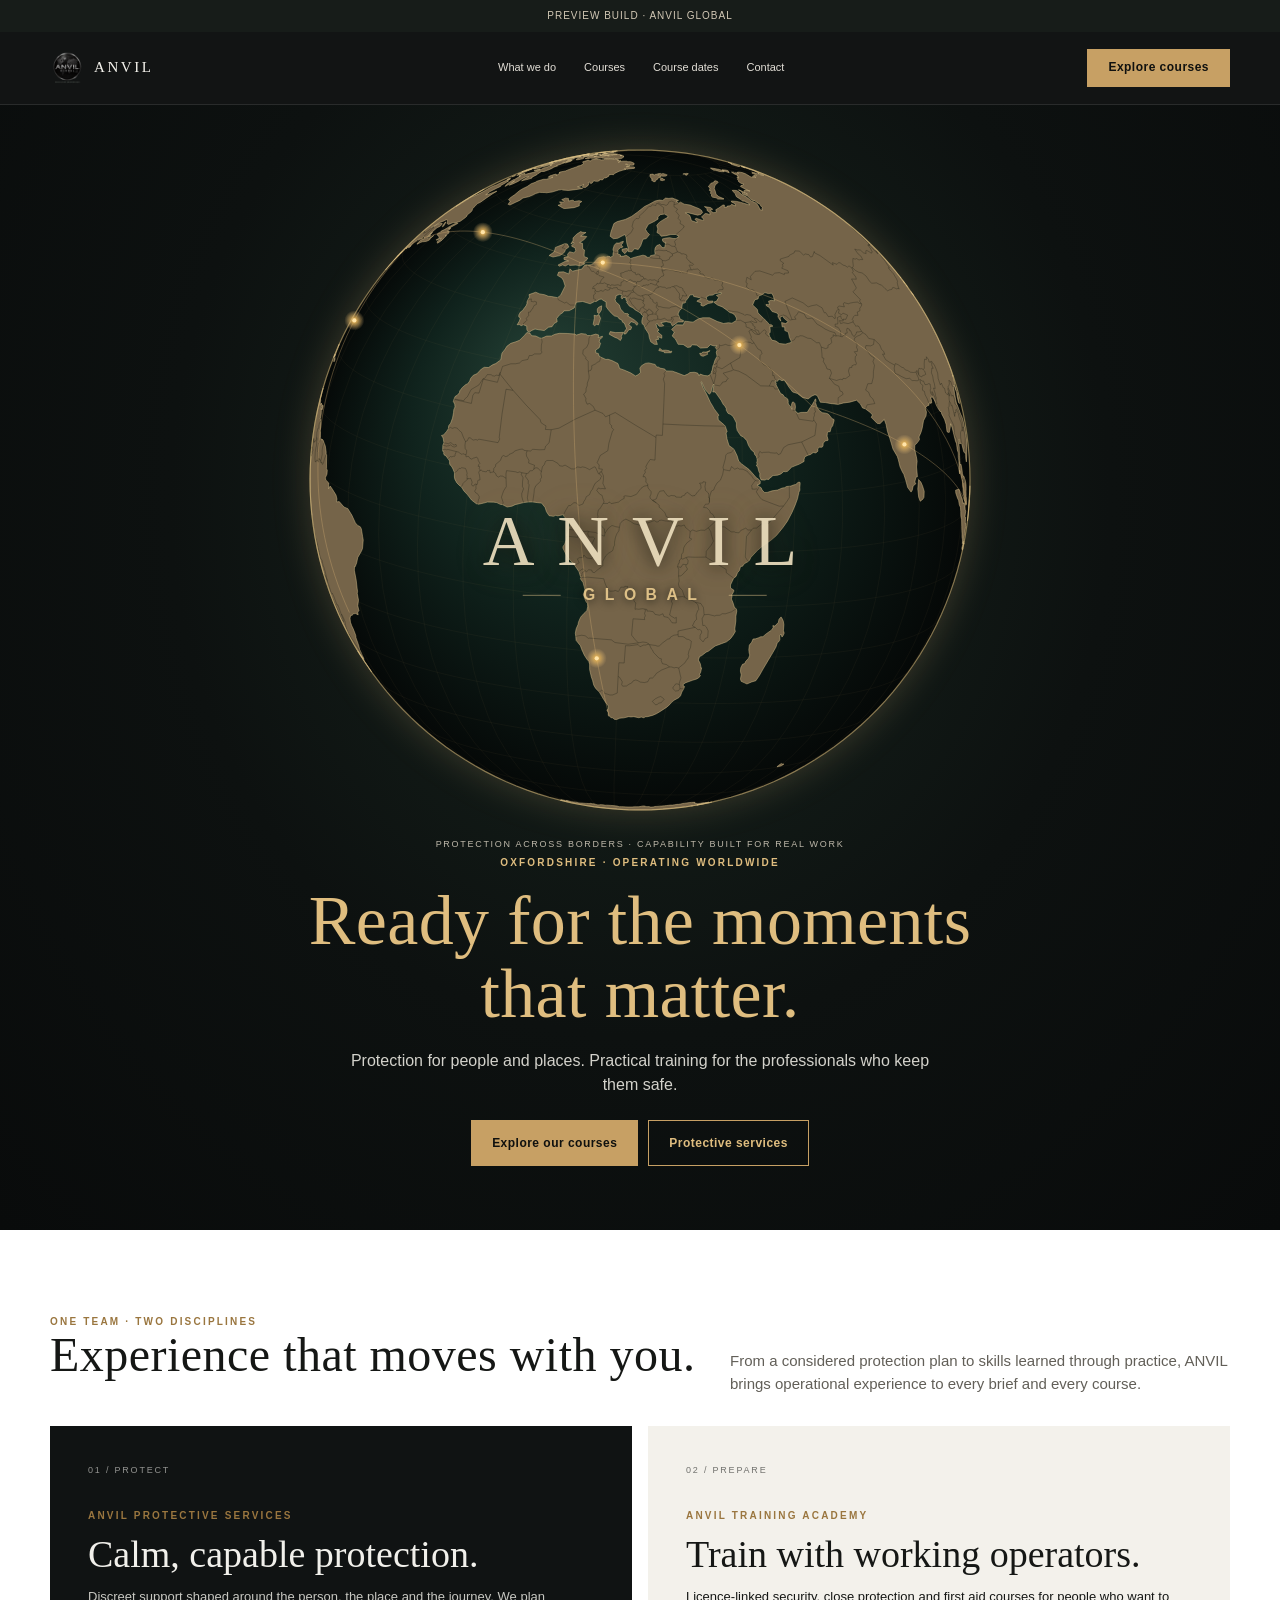
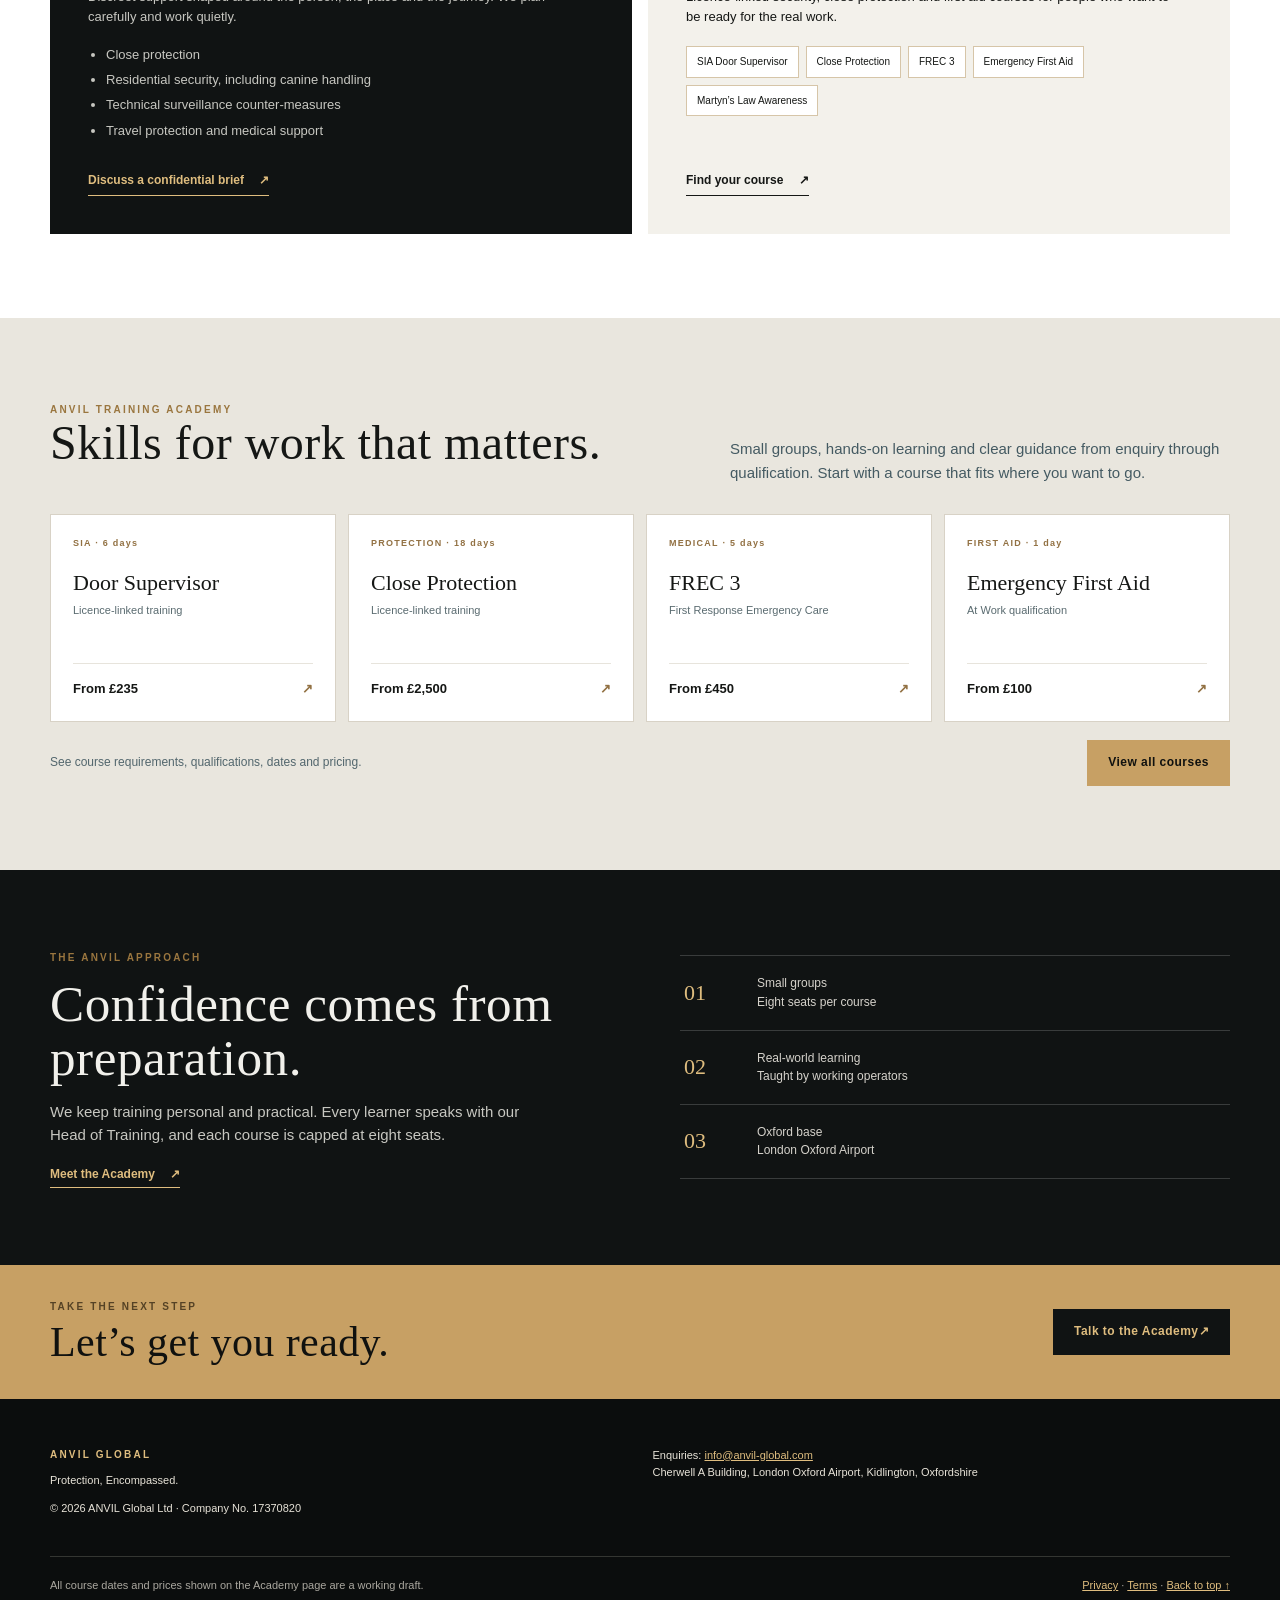
==== index.html @ 3c157e8a "Refine globe wordmark: lower placement, Palatino serif, champagne tone Co-Authored-By: Claude Sonnet" ====
<!doctype html><html lang="en-GB"><head><meta charset="utf-8"><meta name="viewport" content="width=device-width,initial-scale=1"><meta name="theme-color" content="#0b0d0d"><meta name="description" content="Operationally grounded protective services and practical security, close protection and first aid courses from ANVIL Global."><title>ANVIL Global | Ready for the moments that matter</title><link rel="icon" href="assets/favicon-32.png"><style>
:root{--ink:#0b0d0d;--forest:#14231d;--paper:#f3f1eb;--paper2:#e9e6de;--gold:#c7a064;--gold2:#dfbd7f;--text:#151715;--muted:#625f58;--line:rgba(21,23,21,.16);--serif:Georgia,'Times New Roman',serif;--sans:Arial,Helvetica,sans-serif;--max:1180px}*{box-sizing:border-box}html{scroll-behavior:smooth;scroll-padding-top:86px}body{margin:0;background:var(--paper);color:var(--text);font:15px/1.55 var(--sans)}a{color:inherit}button,input,select,textarea{font:inherit}.wrap{width:min(var(--max),calc(100% - 48px));margin:auto}.kicker{font-size:10px;letter-spacing:.22em;text-transform:uppercase;color:#9a763f;font-weight:700}.serif{font-family:var(--serif);font-weight:500;line-height:1.04;letter-spacing:.01em}h1,h2,h3,p{margin-top:0}h2{font-size:clamp(30px,4vw,48px);margin-bottom:16px}h3{font-size:21px}.btn{display:inline-flex;align-items:center;justify-content:center;min-height:46px;padding:0 20px;text-decoration:none;border:1px solid var(--gold);background:var(--gold);color:#10110f;font-size:12px;font-weight:700;letter-spacing:.04em;transition:transform .18s,background .18s}.btn:hover{transform:translateY(-2px);background:var(--gold2)}.btn-ghost{background:transparent;color:var(--gold2)}.btn-ghost:hover{color:#10110f}.preview{background:#171c19;color:#d2c8b5;text-align:center;padding:8px 16px;font-size:10px;letter-spacing:.1em}.nav{position:sticky;top:0;z-index:20;background:rgba(11,13,13,.96);border-bottom:1px solid #ffffff19;color:#f5f3ed}.nav-inner{height:72px;display:flex;align-items:center;justify-content:space-between;gap:30px}.brand{display:inline-flex;align-items:center;gap:10px;text-decoration:none;min-width:145px}.brand img{width:34px;height:34px;object-fit:contain}.brand span{font:15px var(--serif);letter-spacing:.17em}.nav-links{display:flex;align-items:center;gap:28px}.nav-links a{text-decoration:none;font-size:11px;color:#e2ded6}.nav-links a:hover{color:var(--gold2)}.nav-cta{min-height:38px}.menu-toggle{display:none;background:none;border:0;color:white;font-size:25px}.hero{background:radial-gradient(ellipse at 70% 44%,#17251e 0,#0d1110 48%,#090b0b 100%);color:#f5f2eb;overflow:hidden}.hero-grid{min-height:490px;display:grid;grid-template-columns:1.05fr .95fr;align-items:center;gap:10px;padding:56px 0}.hero-copy{max-width:600px;position:relative;z-index:1}.hero h1{font-size:clamp(44px,6.2vw,78px);color:var(--gold2);margin:16px 0 20px}.hero-copy>p{max-width:570px;color:#d3d2cb;font-size:16px}.hero-pills{display:flex;gap:8px;flex-wrap:wrap;margin:24px 0}.pill{border:1px solid #dfbd7f73;padding:7px 11px;color:#e8e3d9;font-size:10px;letter-spacing:.04em}.hero-actions{display:flex;gap:10px;flex-wrap:wrap}.globe-box{height:380px;position:relative;display:grid;place-items:center}.globe-box:before{content:"";position:absolute;inset:12%;border-radius:50%;background:radial-gradient(circle,#b18e5340 0,#6a633a16 36%,transparent 70%);filter:blur(12px)}.hero-globe{position:relative;width:min(100%,500px);height:300px;margin:0 auto}.hero-globe #globe{width:100%;height:100%}.home-hero{text-align:center;padding:22px 0 46px}.home-hero h1{font:500 clamp(36px,5vw,58px)/1.04 var(--serif);letter-spacing:.04em;color:var(--gold2);margin:8px 0 18px}.home-hero .hero-copy{max-width:760px;margin:auto}.home-hero .hero-copy>p{max-width:620px;margin:0 auto;color:#d3d2cb;font-size:16px}.home-hero .hero-actions{justify-content:center}.academy-hero .globe-box{height:300px}.split{display:grid;grid-template-columns:1fr 1fr}.split-panel{padding:64px max(32px,calc((100vw - var(--max))/2))}.split-dark{background:#101313;color:#eeeae0}.split-light{background:#fff}.split p{max-width:520px}.split-dark p,.split-dark li{color:#c7c7c1}.split ul{padding-left:18px;margin:16px 0 25px;font-size:13px}.tag-row{display:flex;flex-wrap:wrap;gap:7px;margin:20px 0}.tag{background:#f4f1e8;border:1px solid #dfdbd0;padding:5px 9px;font-size:10px;color:#393933}.features{background:var(--gold);padding:34px 0}.features-inner{display:grid;grid-template-columns:repeat(3,1fr);gap:26px}.feature{border-left:2px solid #10110f59;padding-left:18px}.feature b{display:block;font:500 19px var(--serif);margin-bottom:5px}.feature p{font-size:12px;margin:0;max-width:300px}.section{padding:88px 0}.section-head{display:flex;align-items:end;justify-content:space-between;gap:28px;margin-bottom:30px}.section-head p{max-width:500px;color:var(--muted);margin:0}.finder{background:var(--paper)}.filters{display:flex;gap:8px;flex-wrap:wrap;margin-bottom:22px}.filter{border:1px solid #a8a397;background:transparent;border-radius:30px;padding:8px 16px;font-size:11px;cursor:pointer}.filter[aria-pressed=true],.filter:hover{background:var(--ink);color:var(--gold2);border-color:var(--ink)}.course-grid{display:grid;grid-template-columns:repeat(3,1fr);gap:16px}.course{background:#fff;border-top:3px solid var(--gold);padding:22px;display:flex;flex-direction:column;min-height:330px;box-shadow:0 8px 24px #211d1510}.course.path-card{background:#f6f1e7;border-color:#282a27}.course-code{font-size:9px;letter-spacing:.18em;text-transform:uppercase;color:#927143;margin-bottom:10px}.course h3{font:500 23px/1.08 var(--serif);margin-bottom:14px}.course p{font-size:12px;color:#5b5b54;margin-bottom:16px}.course-meta{display:grid;grid-template-columns:85px 1fr;gap:6px 10px;font-size:11px;margin-bottom:16px}.course-meta b{font-weight:700}.course-foot{margin-top:auto;padding-top:15px;border-top:1px solid #e7e4dc;display:flex;align-items:center;justify-content:space-between;gap:10px}.price{font:500 25px var(--serif)}.price small{font:11px var(--sans);color:#666}.course-foot .btn{min-height:40px;padding:0 14px;font-size:10px}.disclaimer{background:#fff;border-left:3px solid var(--gold);padding:15px 18px;margin-top:18px;font-size:11px;color:#59574f}.dates-section{background:var(--paper2)}.schedule{width:100%;border-collapse:collapse;background:#fff;font-size:12px}.schedule th{background:var(--ink);color:var(--gold2);text-align:left;padding:13px 15px;font:500 15px var(--serif)}.schedule td{padding:12px 15px;border-bottom:1px solid #e7e3dc}.schedule-wrap{overflow:auto}.pathway{background:#101313;color:#f4f0e8}.pathway h2{color:var(--gold2)}.steps{display:grid;grid-template-columns:repeat(5,1fr);gap:10px;margin:30px 0 20px}.step{border:1px solid #42433d;padding:18px;min-height:150px}.step-num{font-size:9px;letter-spacing:.15em;color:#c2a56e;text-transform:uppercase}.step h3{font:500 19px var(--serif);color:var(--gold2);margin:10px 0}.step p{font-size:11px;color:#ccc9c1;margin:0}.fine,.form-note{font-size:11px;color:#6b685f}.pathway .fine{color:#c6c2b9}.venue{display:grid;grid-template-columns:1fr 1fr;gap:70px}.venue ul{padding-left:18px}.venue li{margin:10px 0}.interview-card{background:white;border:1px solid #ddd8ce;padding:22px;display:flex;gap:18px;align-items:flex-start}.avatar{width:62px;height:62px;flex:none;background:linear-gradient(135deg,#49624f,#c7a064);display:grid;place-items:center;color:white;font:22px var(--serif)}.interview-card p{margin:8px 0 0;color:#5a5952;font-size:12px}.faq-section{background:#e9e6de}.faq-list{display:grid;gap:8px}.faq-item{background:white}.faq-item summary{padding:16px 18px;cursor:pointer;font-size:13px;font-weight:700;list-style:none}.faq-item summary::-webkit-details-marker{display:none}.faq-item summary:before{content:"+";display:inline-block;color:#9b773e;font-size:18px;margin-right:12px;vertical-align:-1px}.faq-item[open] summary:before{content:"−"}.faq-item p{padding:0 46px 18px;margin:0;color:#5c5a53;font-size:13px;max-width:850px}.enquiry{display:grid;grid-template-columns:.8fr 1.2fr;gap:45px;align-items:start}.enquiry-intro p{color:var(--muted)}.form{background:#fff;padding:25px;display:grid;grid-template-columns:1fr 1fr;gap:16px;border:1px solid #dedbd3}.field{display:grid;gap:6px}.field.full{grid-column:1/-1}.field label{font-size:11px;font-weight:700}.field input,.field select,.field textarea{width:100%;border:1px solid #bdb9af;background:#fff;padding:11px 12px;color:#181a17}.field textarea{min-height:100px;resize:vertical}.consent{display:flex;gap:9px;align-items:flex-start;font-size:10px;color:#5d5b54}.consent input{margin-top:2px}.form-status{font-size:12px;color:#315a3e;grid-column:1/-1}.footer{background:#0b0d0d;color:#e8e3d8;padding:48px 0;font-size:11px}.footer-grid{display:grid;grid-template-columns:1fr 1fr;gap:25px}.footer .kicker{color:var(--gold2)}.footer a{color:var(--gold2)}.footer-bottom{border-top:1px solid #343632;margin-top:28px;padding-top:20px;color:#aaa79f;display:flex;justify-content:space-between;gap:20px}.hidden{display:none!important}
@media(max-width:800px){.wrap{width:min(var(--max),calc(100% - 36px))}.nav-inner{height:64px}.nav-links{display:none;position:absolute;top:64px;left:0;right:0;background:#0b0d0d;padding:18px 24px 22px;flex-direction:column;align-items:flex-start;gap:18px;border-bottom:1px solid #333}.nav-links.open{display:flex}.menu-toggle{display:block}.nav-cta{display:none}.hero-grid{grid-template-columns:1fr;padding:46px 0 34px}.hero-copy{max-width:640px}.globe-box{height:280px;grid-row:1}.hero h1{font-size:clamp(42px,11vw,64px)}.split{grid-template-columns:1fr}.split-panel{padding:48px 24px}.features-inner{grid-template-columns:1fr;gap:18px}.feature{max-width:600px}.section{padding:64px 0}.section-head{display:block}.section-head p{margin-top:10px}.course-grid{grid-template-columns:repeat(2,1fr)}.steps{grid-template-columns:repeat(2,1fr)}.venue,.enquiry{grid-template-columns:1fr;gap:28px}}
@media(max-width:520px){.brand{min-width:auto}.hero-pills{gap:6px}.pill{font-size:9px}.course-grid{grid-template-columns:1fr}.course{min-height:auto}.steps{grid-template-columns:1fr}.step{min-height:0}.form{grid-template-columns:1fr;padding:18px}.field.full{grid-column:auto}.footer-grid{grid-template-columns:1fr}.footer-bottom{display:block}.footer-bottom span{display:block;margin-top:10px}.schedule{min-width:560px}}
@media(prefers-reduced-motion:reduce){html{scroll-behavior:auto}*,*:before,*:after{animation-duration:.01ms!important;transition-duration:.01ms!important}}

.home-hero .globe-box{height:280px}.training-banner{background:var(--gold);text-align:center;padding:38px 20px}.training-banner h2{font-size:26px;margin-bottom:12px}.training-banner p{max-width:560px;margin:0 auto 18px;font-size:13px}.training-banner .btn{background:var(--ink);border-color:var(--ink);color:var(--gold2)}.home-facts{background:var(--paper);padding:48px 0}.home-facts .features-inner{background:transparent}

:root{--ink:#0b0d0d;--forest:#14231d;--paper:#f3f1eb;--paper2:#e9e6de;--gold:#c7a064;--gold2:#dfbd7f;--text:#151715;--muted:#625f58;--line:rgba(21,23,21,.16)}
.kicker{color:#9a763f}.nav{background:rgba(11,13,13,.97)}.nav-links a:hover,.footer a:hover{color:#dfbd7f}
.hero{background:radial-gradient(ellipse at 50% 35%,#17251e 0,#0d1110 52%,#090b0b 100%)}
.hero{overflow:hidden}.hero-globe{position:relative;width:100vw;margin:0 0 0 calc(50% - 50vw);height:clamp(520px,calc(100vh - 150px),900px)}.hero-globe #globe{width:100%;height:100%}
.globe-wordmark{position:absolute;left:50%;top:60%;transform:translate(-50%,-50%);text-align:center;white-space:nowrap;font:400 clamp(30px,5.6vw,72px)/1 'Palatino Linotype',Palatino,'Book Antiqua',var(--serif);letter-spacing:.32em;text-indent:.32em;color:#eadcbc;opacity:.93;text-shadow:0 1px 18px rgba(6,10,8,.75),0 0 40px rgba(199,160,100,.28);pointer-events:none}
.globe-wordmark span{display:block;margin:.55em 0 0;font:600 max(.22em,10px) var(--sans);letter-spacing:.6em;text-indent:.6em;color:#e6c88c;text-shadow:0 1px 10px rgba(6,10,8,.9);text-transform:uppercase}.globe-wordmark span:before,.globe-wordmark span:after{content:'';display:inline-block;width:2.4em;height:1px;background:currentColor;opacity:.55;vertical-align:middle;margin:0 1.4em}
.globe-caption{position:absolute;bottom:3px;left:0;right:0;text-align:center;color:#bdb7a9;font-size:9px;letter-spacing:.19em;text-transform:uppercase}
.home-hero{padding:0 0 64px}.home-hero .hero-copy{max-width:760px;margin:0 auto}.home-hero .hero-copy .kicker{color:#dfbd7f}
.home-hero h1{font-size:clamp(39px,6vw,70px);letter-spacing:.005em;color:#dfbd7f;margin:15px 0 18px}
.home-hero .hero-copy>p{max-width:610px;color:#d3d2cb;font-size:16px;margin:0 auto}.home-hero .hero-actions{justify-content:center}
.btn{border-color:#c7a064;background:#c7a064;color:#10110f}.btn:hover{background:#dfbd7f;border-color:#dfbd7f}
.btn-ghost{color:#dfbd7f;background:transparent;border-color:#c7a064}.btn-ghost:hover{color:#10110f}
.section-head h2{color:var(--text)}.work-section{background:#fff;padding:84px 0}
.discipline-grid{display:grid;grid-template-columns:1fr 1fr;gap:16px}
.discipline{position:relative;min-height:370px;padding:38px;display:flex;flex-direction:column;align-items:flex-start}
.discipline-dark{background:#101313;color:#f1f0eb}.discipline-academy{background:#f3f1eb;color:#151715}
.discipline-index{font-size:9px;letter-spacing:.2em;opacity:.58;margin-bottom:30px}
.discipline h3{font:500 clamp(28px,3vw,38px)/1.05 var(--serif);margin:12px 0}
.discipline p,.discipline li{font-size:13px;max-width:490px}.discipline-dark p,.discipline-dark li{color:#c7c7c1}
.discipline ul{padding-left:18px;margin:0 0 25px}.discipline li{margin:5px 0}
.course-chips{display:flex;gap:7px;flex-wrap:wrap;margin:6px 0 28px}
.course-chips span{font-size:10px;padding:7px 10px;border:1px solid #d6c5a8;background:#fff}
.text-link{margin-top:auto;color:inherit;font-weight:700;font-size:12px;text-decoration:none;border-bottom:1px solid currentColor;padding-bottom:6px}
.text-link span{margin-left:12px}.discipline-dark .text-link{color:#dfbd7f}
.course-preview-section{background:#e9e6de;padding:84px 0}.course-preview-section .section-head p{color:#445a62}
.preview-course-grid{display:grid;grid-template-columns:repeat(4,1fr);gap:12px}
.preview-course{min-height:208px;background:#fff;border:1px solid #d8d2c6;padding:22px;text-decoration:none;display:flex;flex-direction:column;transition:transform .2s,border-color .2s}
.preview-course:hover{transform:translateY(-4px);border-color:#c7a064}.preview-course-type{font-size:9px;letter-spacing:.14em;color:#927143;font-weight:700}
.preview-course strong{font:500 22px/1.08 var(--serif);margin:20px 0 8px}
.preview-course>span:nth-of-type(2){font-size:11px;color:#5a6b70}
.preview-course b{margin-top:auto;padding-top:15px;border-top:1px solid #e7e4dc;font-size:13px}
.preview-course i{float:right;font-style:normal;color:#927143}
.catalogue-link{display:flex;align-items:center;justify-content:space-between;gap:20px;margin-top:18px;color:#52666d;font-size:12px}
.approach-section{background:#101313;color:#f1f0eb;padding:80px 0}.approach-grid{display:grid;grid-template-columns:1fr 1fr;gap:80px;align-items:center}
.approach-grid h2{font-size:clamp(34px,4vw,52px);color:#f1f0eb;margin-top:12px}.approach-grid p{color:#c7c7c1;max-width:500px}
.approach-grid .text-link{color:#dfbd7f}.approach-facts{border-top:1px solid #ffffff2c}
.approach-facts>div{display:grid;grid-template-columns:55px 1fr;gap:18px;padding:18px 4px;border-bottom:1px solid #ffffff2c;align-items:center}
.approach-facts b{font:500 22px var(--serif);color:#dfbd7f}.approach-facts span{font-size:12px;color:#d5d2cb}
.final-cta{background:#c7a064;padding:34px 0}.final-cta-inner{display:flex;align-items:center;justify-content:space-between;gap:24px}
.final-cta .kicker{color:#554225}.final-cta h2{margin:7px 0 0;color:#10110f;font-size:clamp(28px,4vw,42px)}
.final-cta .btn{background:#101313;color:#dfbd7f;border-color:#101313}.footer{background:#0b0d0d}
@media(max-width:850px){.preview-course-grid{grid-template-columns:repeat(2,1fr)}.approach-grid{gap:40px}}
@media(max-width:620px){.hero-globe{height:440px}.globe-caption{font-size:8px;letter-spacing:.1em}.discipline-grid,.approach-grid{grid-template-columns:1fr}.discipline{padding:28px;min-height:0}.discipline-index{margin-bottom:21px}.preview-course-grid{grid-template-columns:1fr 1fr}.preview-course{padding:16px;min-height:190px}.preview-course strong{font-size:20px}.catalogue-link,.final-cta-inner{align-items:flex-start;flex-direction:column}}
</style></head><body>
<div class="preview">PREVIEW BUILD · ANVIL GLOBAL</div>
<header class="nav"><div class="wrap nav-inner"><a class="brand" href="index.html" aria-label="ANVIL Global home"><img src="assets/logo-mark.png" alt=""><span>ANVIL</span></a><button class="menu-toggle" aria-label="Open menu" aria-expanded="false">☰</button><nav class="nav-links" aria-label="Main navigation"><a href="#work">What we do</a><a href="academy.html#courses">Courses</a><a href="academy.html#dates">Course dates</a><a href="#contact">Contact</a></nav><a class="btn nav-cta" href="academy.html#courses">Explore courses</a></div></header>
<main id="top">
<section class="hero"><div class="wrap home-hero">
<div class="hero-globe"><canvas id="globe" aria-label="Animated ANVIL globe with illuminated international routes"></canvas><div class="globe-wordmark" aria-hidden="true">ANVIL<span>Global</span></div><div class="globe-caption">Protection across borders · Capability built for real work</div></div>
<div class="hero-copy"><div class="kicker">Oxfordshire · Operating worldwide</div><h1>Ready for the moments that matter.</h1><p>Protection for people and places. Practical training for the professionals who keep them safe.</p><div class="hero-actions" style="margin-top:22px"><a class="btn" href="academy.html#courses">Explore our courses</a><a class="btn btn-ghost" href="#work">Protective services</a></div></div>
</div></section>
<section class="section work-section" id="work"><div class="wrap">
<div class="section-head"><div><div class="kicker">One team · Two disciplines</div><h2 class="serif">Experience that moves with you.</h2></div><p>From a considered protection plan to skills learned through practice, ANVIL brings operational experience to every brief and every course.</p></div>
<div class="discipline-grid">
<article class="discipline discipline-dark"><div class="discipline-index">01 / PROTECT</div><div class="kicker">ANVIL Protective Services</div><h3>Calm, capable protection.</h3><p>Discreet support shaped around the person, the place and the journey. We plan carefully and work quietly.</p><ul><li>Close protection</li><li>Residential security, including canine handling</li><li>Technical surveillance counter-measures</li><li>Travel protection and medical support</li></ul><a class="text-link" href="mailto:info@anvil-global.com?subject=Protective%20services%20enquiry">Discuss a confidential brief <span>↗</span></a></article>
<article class="discipline discipline-academy"><div class="discipline-index">02 / PREPARE</div><div class="kicker">ANVIL Training Academy</div><h3>Train with working operators.</h3><p>Licence-linked security, close protection and first aid courses for people who want to be ready for the real work.</p><div class="course-chips"><span>SIA Door Supervisor</span><span>Close Protection</span><span>FREC 3</span><span>Emergency First Aid</span><span>Martyn’s Law Awareness</span></div><a class="text-link" href="academy.html#courses">Find your course <span>↗</span></a></article>
</div></div></section>
<section class="course-preview-section" id="training"><div class="wrap">
<div class="section-head"><div><div class="kicker">ANVIL Training Academy</div><h2 class="serif">Skills for work that matters.</h2></div><p>Small groups, hands-on learning and clear guidance from enquiry through qualification. Start with a course that fits where you want to go.</p></div>
<div class="preview-course-grid">
<a class="preview-course" href="academy.html#courses"><span class="preview-course-type">SIA · 6 days</span><strong>Door Supervisor</strong><span>Licence-linked training</span><b>From £235 <i>↗</i></b></a>
<a class="preview-course" href="academy.html#courses"><span class="preview-course-type">PROTECTION · 18 days</span><strong>Close Protection</strong><span>Licence-linked training</span><b>From £2,500 <i>↗</i></b></a>
<a class="preview-course" href="academy.html#courses"><span class="preview-course-type">MEDICAL · 5 days</span><strong>FREC 3</strong><span>First Response Emergency Care</span><b>From £450 <i>↗</i></b></a>
<a class="preview-course" href="academy.html#courses"><span class="preview-course-type">FIRST AID · 1 day</span><strong>Emergency First Aid</strong><span>At Work qualification</span><b>From £100 <i>↗</i></b></a>
</div><div class="catalogue-link"><span>See course requirements, qualifications, dates and pricing.</span><a class="btn" href="academy.html#courses">View all courses</a></div>
</div></section>
<section class="approach-section"><div class="wrap approach-grid"><div><div class="kicker">The ANVIL approach</div><h2 class="serif">Confidence comes from preparation.</h2><p>We keep training personal and practical. Every learner speaks with our Head of Training, and each course is capped at eight seats.</p><a class="text-link" href="academy.html#venue">Meet the Academy <span>↗</span></a></div>
<div class="approach-facts"><div><b>01</b><span>Small groups<br>Eight seats per course</span></div><div><b>02</b><span>Real-world learning<br>Taught by working operators</span></div><div><b>03</b><span>Oxford base<br>London Oxford Airport</span></div></div></div></section>
<section class="final-cta"><div class="wrap final-cta-inner"><div><div class="kicker">Take the next step</div><h2 class="serif">Let’s get you ready.</h2></div><a class="btn" href="academy.html#enquiry">Talk to the Academy <span>↗</span></a></div></section>
</main><footer class="footer" id="contact"><div class="wrap"><div class="footer-grid"><div><div class="kicker">ANVIL Global</div><p style="margin-top:10px">Protection, Encompassed.</p><p>© 2026 ANVIL Global Ltd · Company No. 17370820</p></div><div><p>Enquiries: <a href="mailto:info@anvil-global.com">info@anvil-global.com</a><br>Cherwell A Building, London Oxford Airport, Kidlington, Oxfordshire</p></div></div><div class="footer-bottom"><span>All course dates and prices shown on the Academy page are a working draft.</span><span><a href="mailto:info@anvil-global.com?subject=Privacy%20policy">Privacy</a> · <a href="mailto:info@anvil-global.com?subject=Terms%20and%20conditions">Terms</a> · <a href="#top">Back to top ↑</a></span></div></div></footer>
<script src="assets/d3.min.js"></script><script src="assets/topojson-client.min.js"></script><script src="assets/anvil-globe.js"></script><script>const menuButton=document.querySelector('.menu-toggle'),navLinks=document.querySelector('.nav-links');menuButton.addEventListener('click',()=>{const open=navLinks.classList.toggle('open');menuButton.setAttribute('aria-expanded',String(open));menuButton.setAttribute('aria-label',open?'Close menu':'Open menu')});navLinks.querySelectorAll('a').forEach(a=>a.addEventListener('click',()=>{navLinks.classList.remove('open');menuButton.setAttribute('aria-expanded','false')}));if(window.startAnvilGlobe)window.startAnvilGlobe(document.getElementById('globe'));</script></body></html>
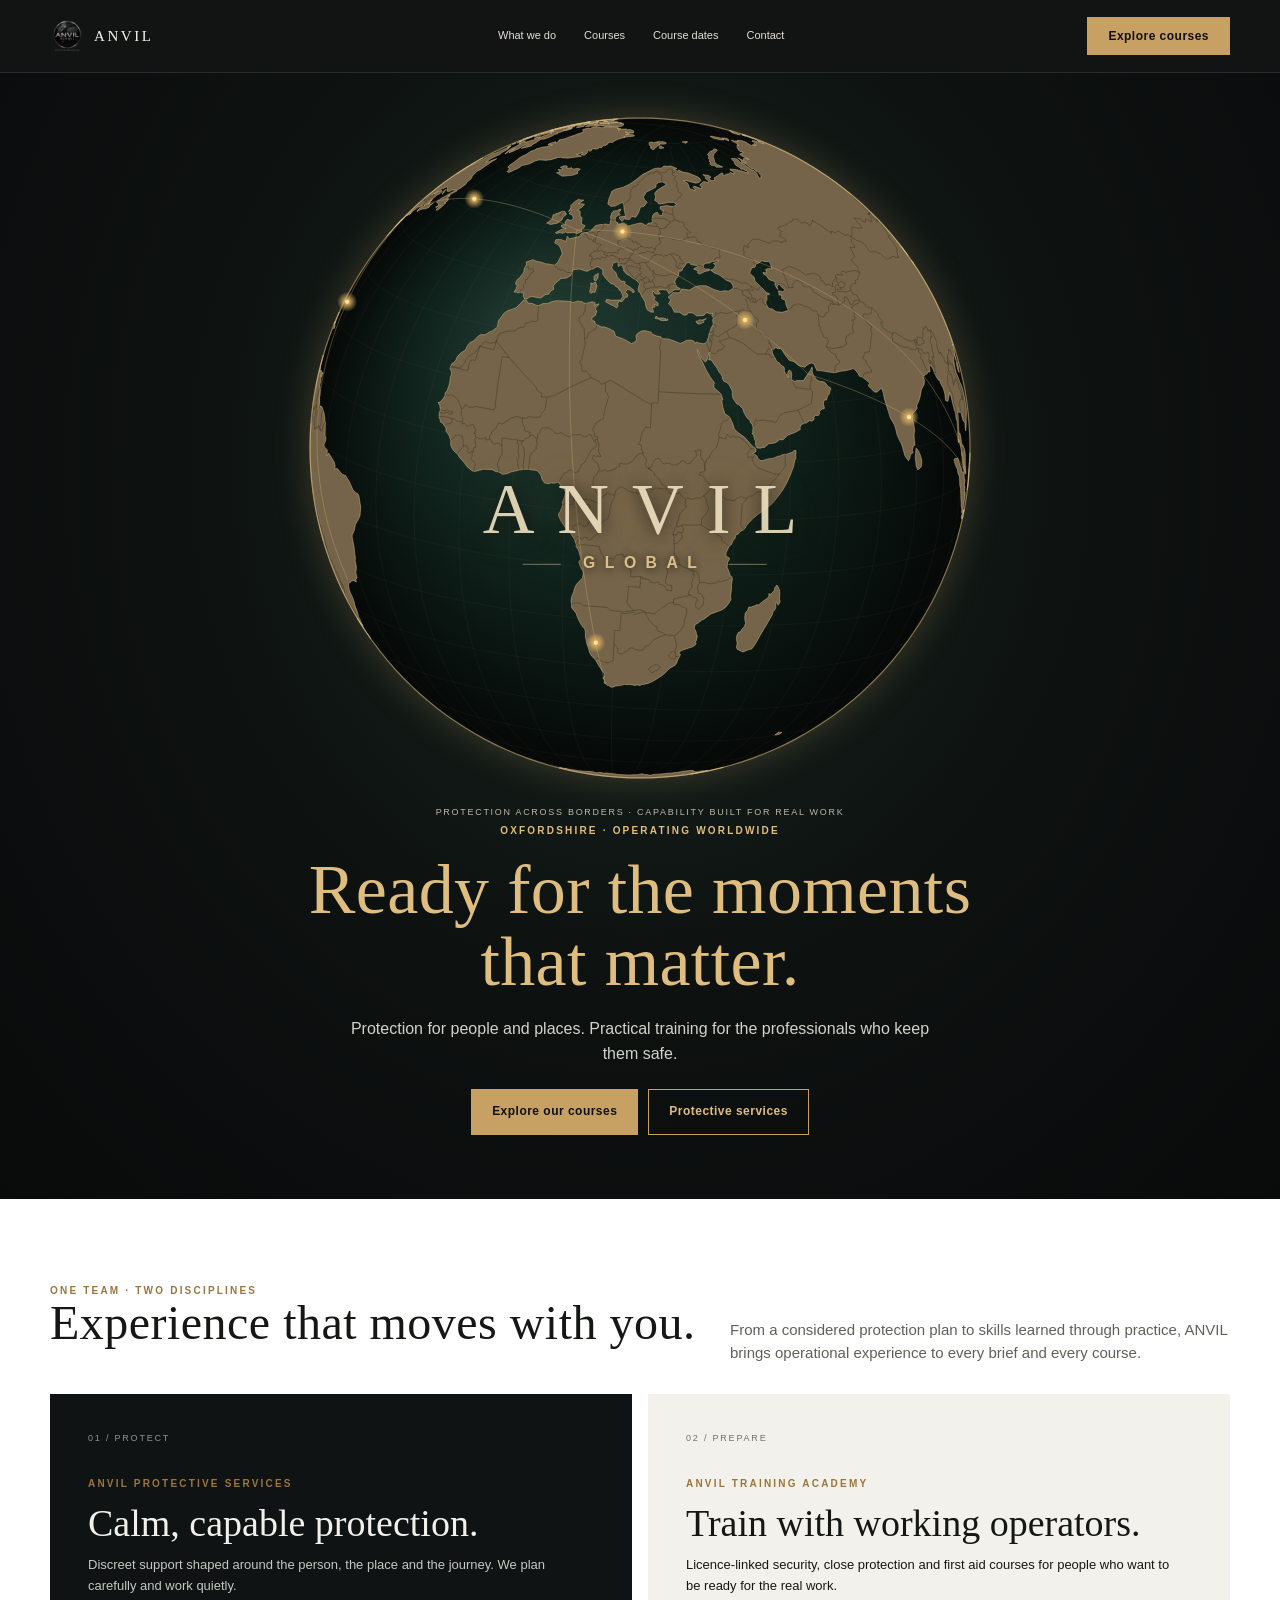
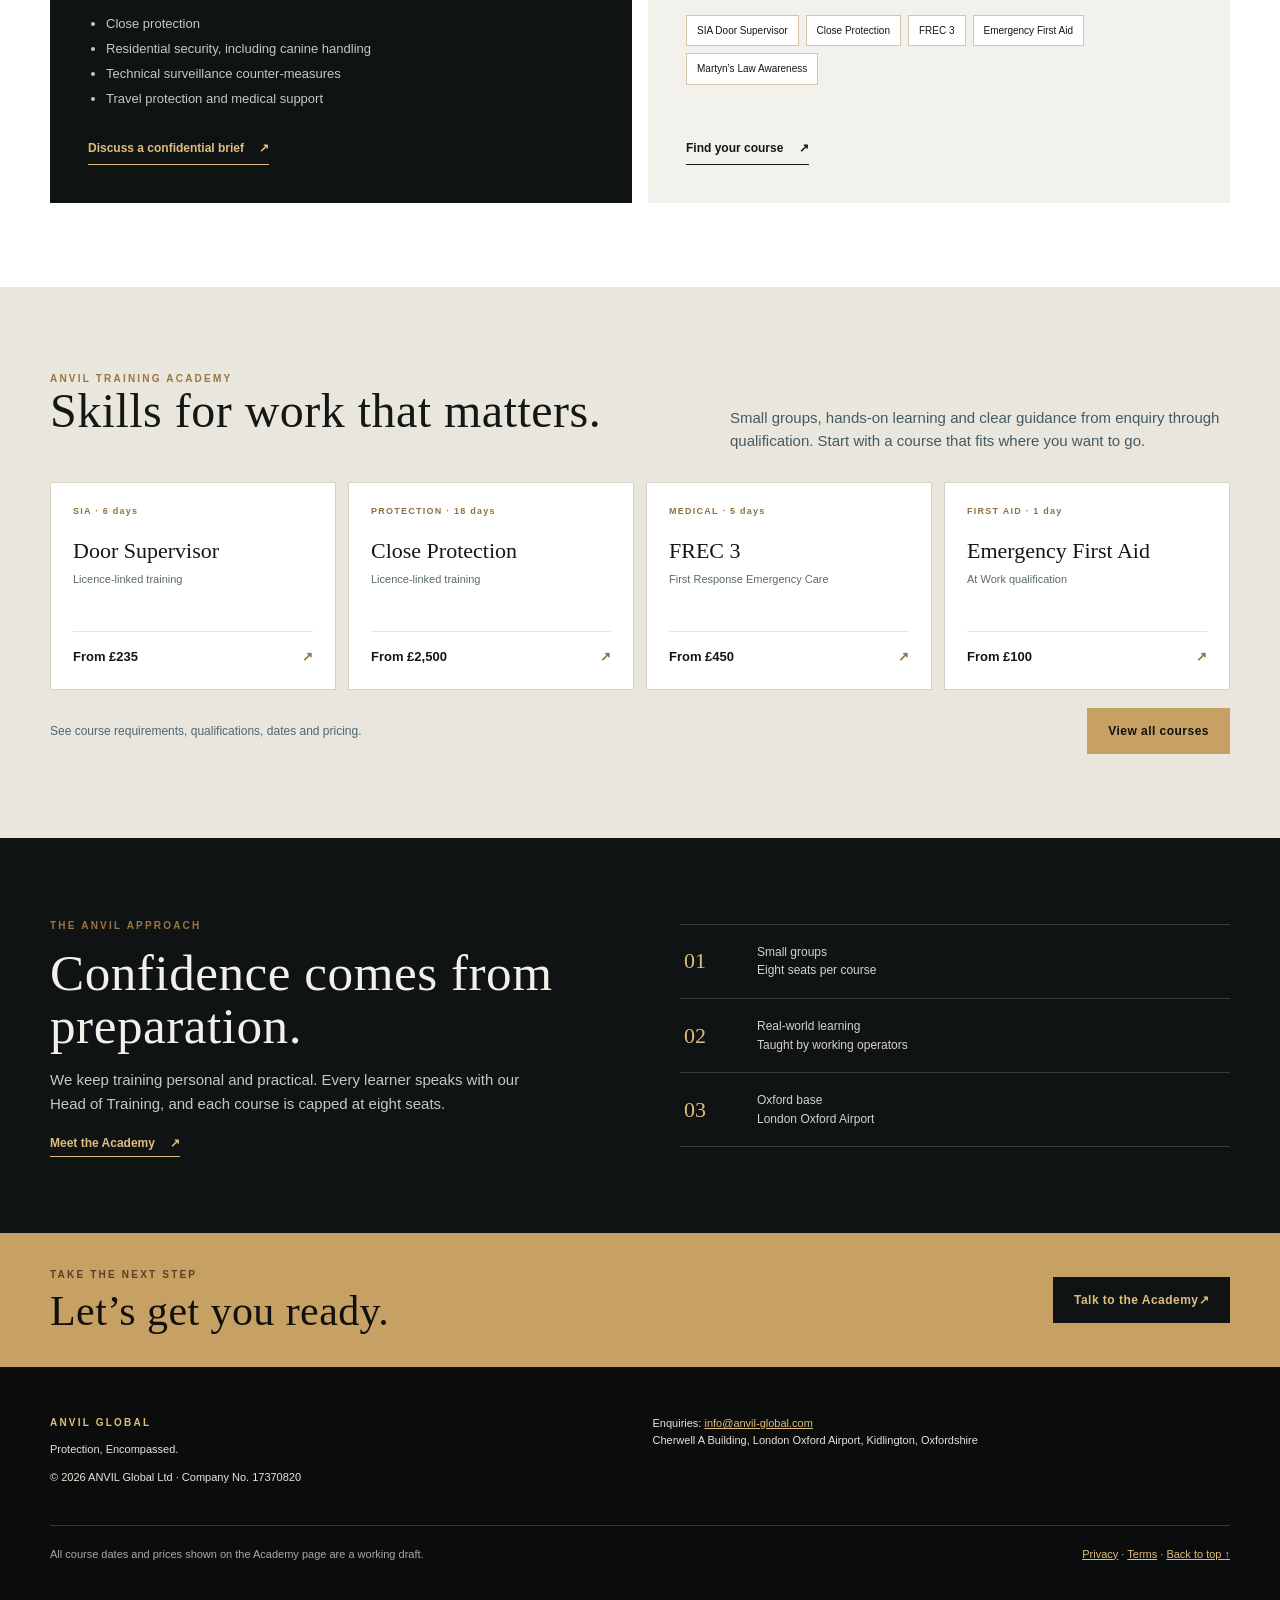
==== commit d641bda3: "Remove preview banners Co-Authored-By: Claude Sonnet 5.5 <noreply@anthropic.com> Claude-Session: htt" ====
--- a/index.html
+++ b/index.html
@@ -50,7 +50,6 @@
 @media(max-width:850px){.preview-course-grid{grid-template-columns:repeat(2,1fr)}.approach-grid{gap:40px}}
 @media(max-width:620px){.hero-globe{height:440px}.globe-caption{font-size:8px;letter-spacing:.1em}.discipline-grid,.approach-grid{grid-template-columns:1fr}.discipline{padding:28px;min-height:0}.discipline-index{margin-bottom:21px}.preview-course-grid{grid-template-columns:1fr 1fr}.preview-course{padding:16px;min-height:190px}.preview-course strong{font-size:20px}.catalogue-link,.final-cta-inner{align-items:flex-start;flex-direction:column}}
 </style></head><body>
-<div class="preview">PREVIEW BUILD · ANVIL GLOBAL</div>
 <header class="nav"><div class="wrap nav-inner"><a class="brand" href="index.html" aria-label="ANVIL Global home"><img src="assets/logo-mark.png" alt=""><span>ANVIL</span></a><button class="menu-toggle" aria-label="Open menu" aria-expanded="false">☰</button><nav class="nav-links" aria-label="Main navigation"><a href="#work">What we do</a><a href="academy.html#courses">Courses</a><a href="academy.html#dates">Course dates</a><a href="#contact">Contact</a></nav><a class="btn nav-cta" href="academy.html#courses">Explore courses</a></div></header>
 <main id="top">
 <section class="hero"><div class="wrap home-hero">
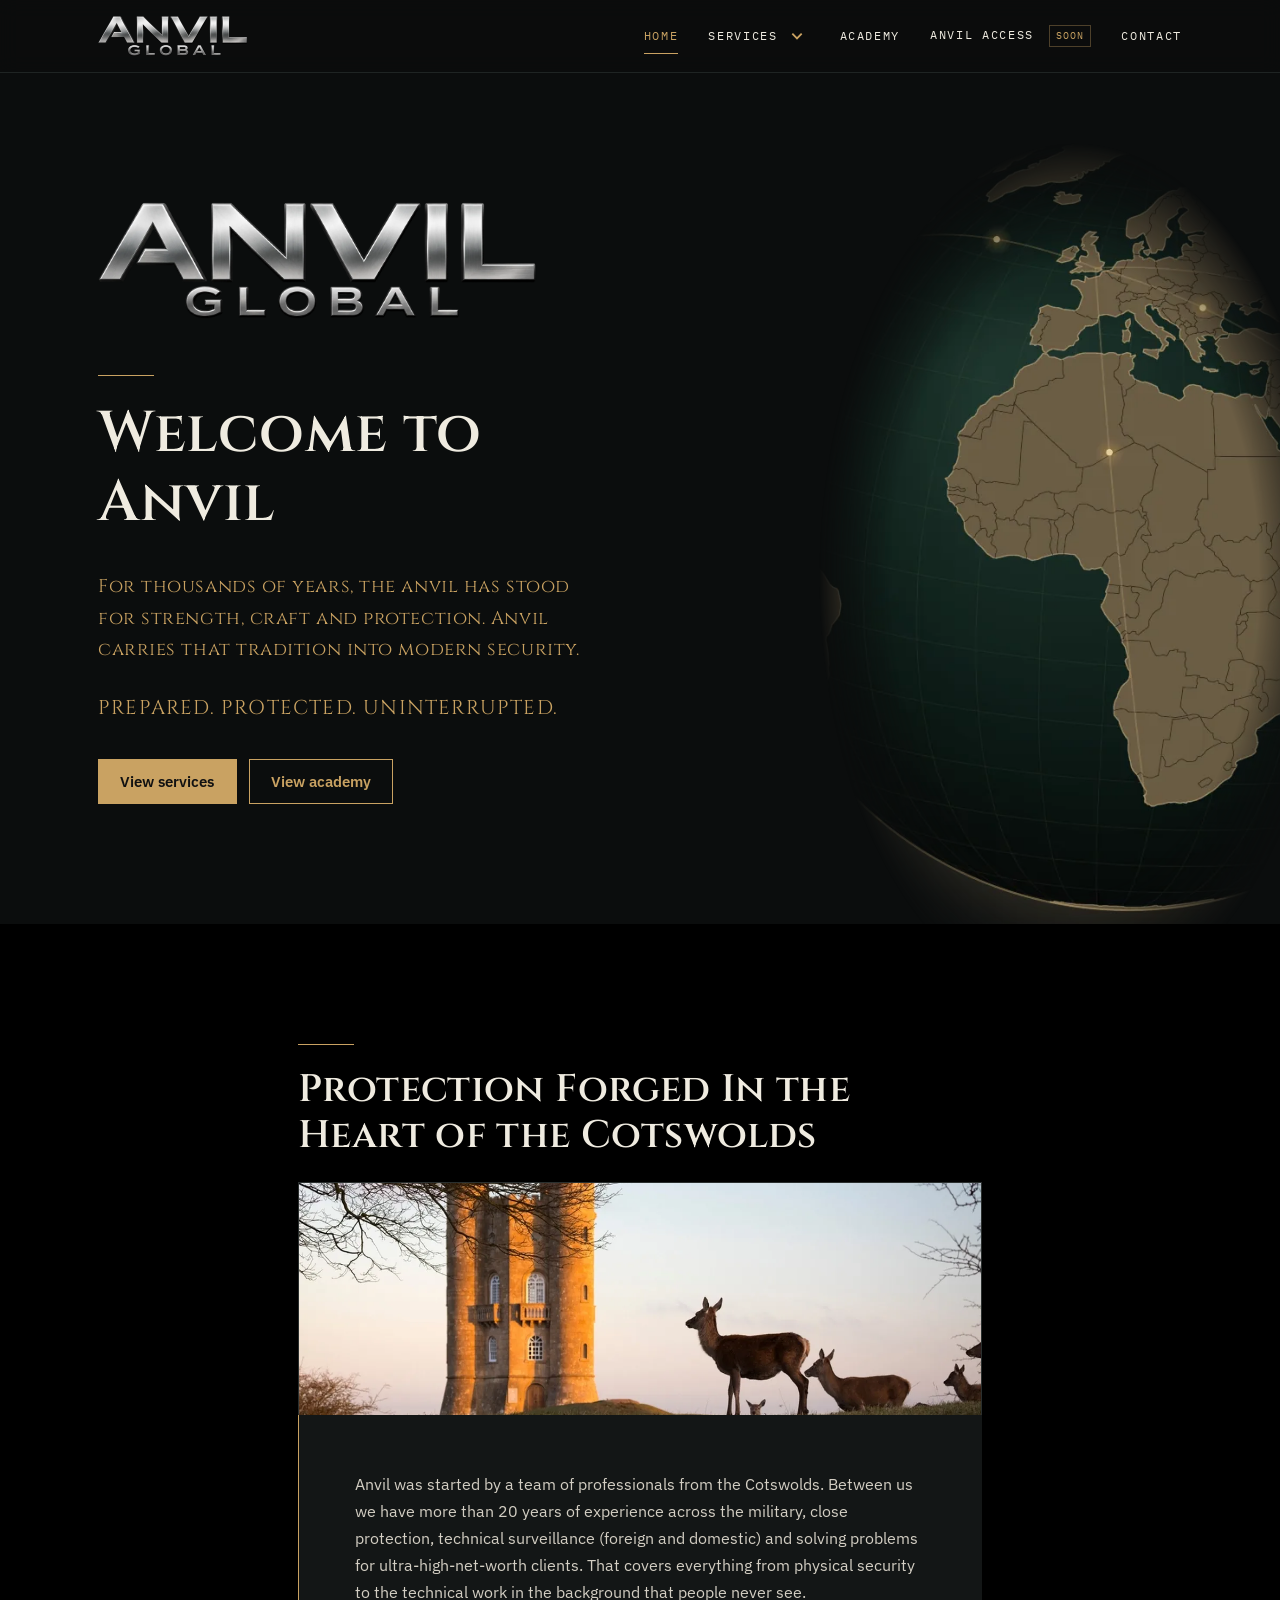
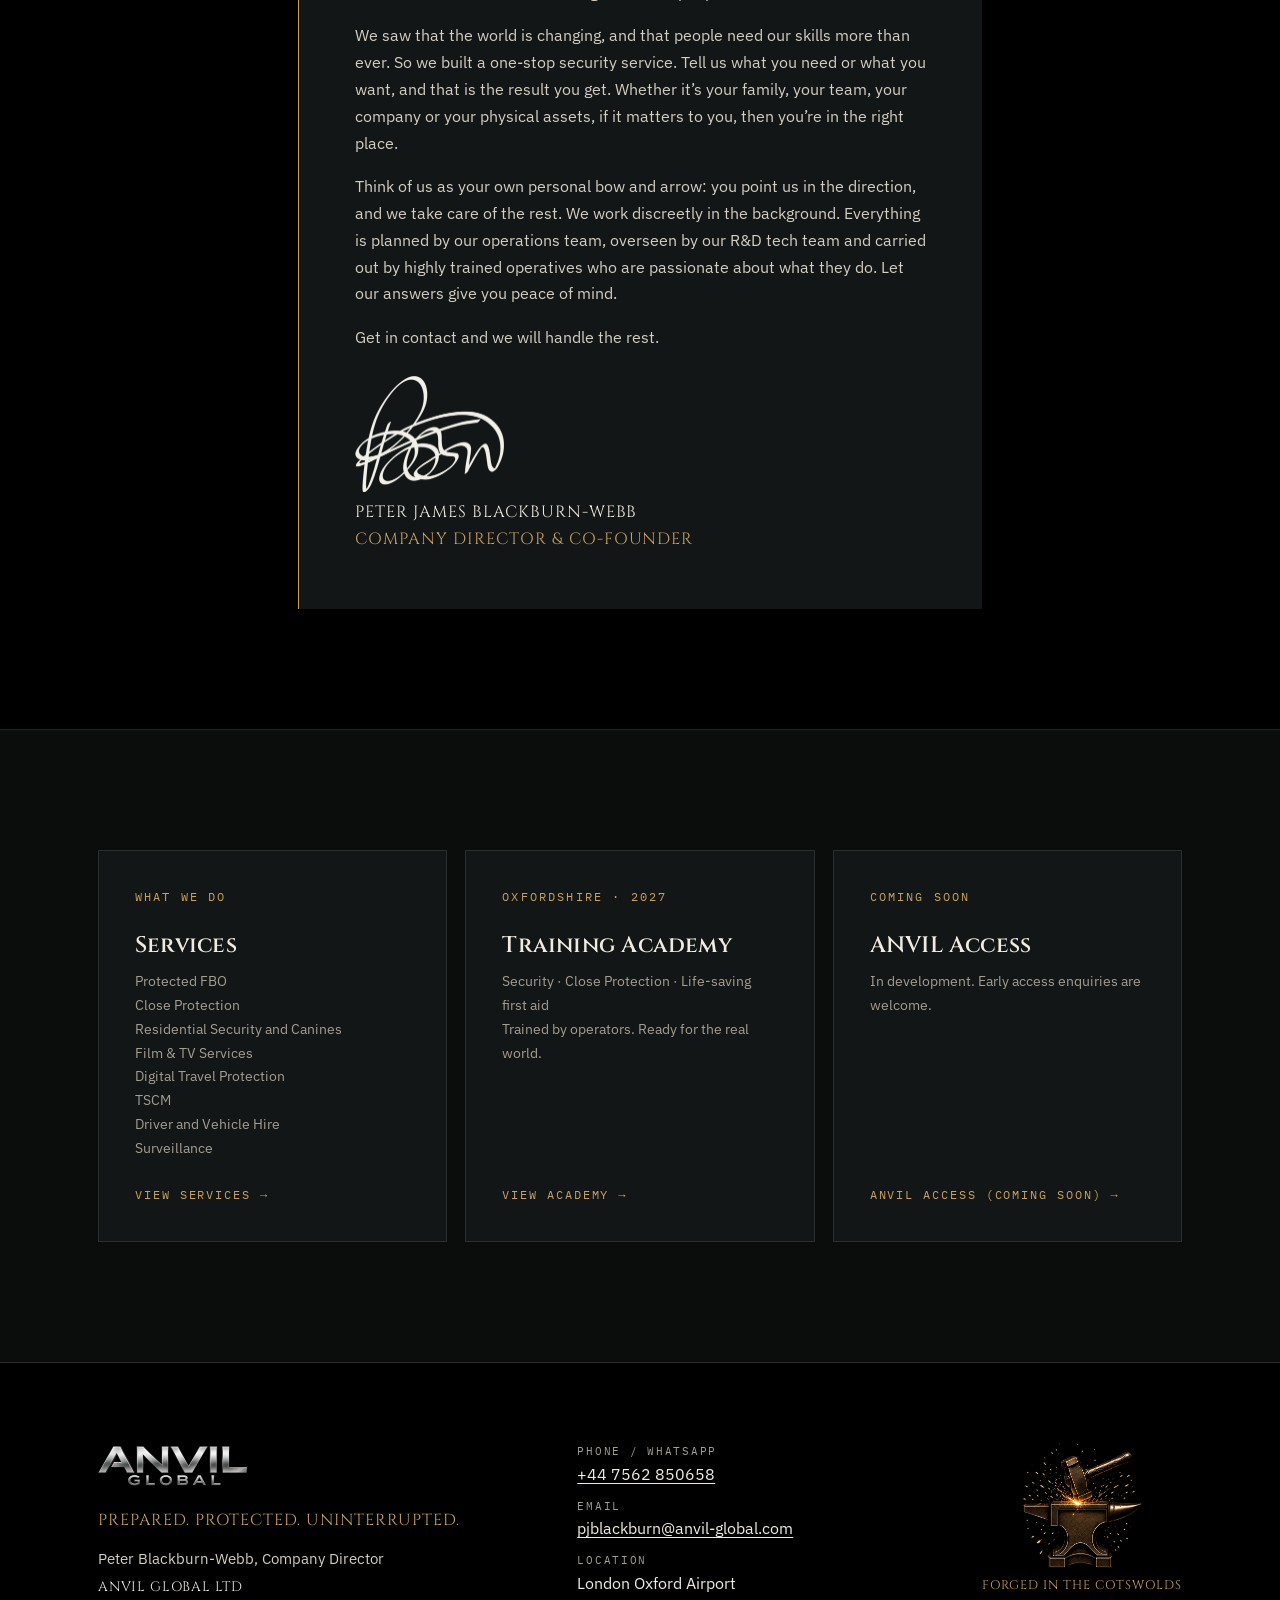
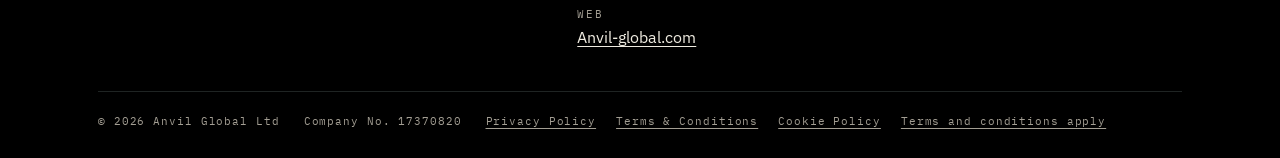
==== commit 3681b642: "Rebuild site from the Anvil Welcome Pack (preview branch) - New pages: index (pack pp.1-2), services" ====
--- a/index.html
+++ b/index.html
@@ -1,78 +1,170 @@
-<!doctype html><html lang="en-GB"><head><meta charset="utf-8"><meta name="viewport" content="width=device-width,initial-scale=1"><meta name="theme-color" content="#0b0d0d"><meta name="description" content="Operationally grounded protective services and practical security, close protection and first aid courses from ANVIL Global."><title>ANVIL Global | Ready for the moments that matter</title><link rel="icon" href="assets/favicon-32.png"><style>
-:root{--ink:#0b0d0d;--forest:#14231d;--paper:#f3f1eb;--paper2:#e9e6de;--gold:#c7a064;--gold2:#dfbd7f;--text:#151715;--muted:#625f58;--line:rgba(21,23,21,.16);--serif:Georgia,'Times New Roman',serif;--sans:Arial,Helvetica,sans-serif;--max:1180px}*{box-sizing:border-box}html{scroll-behavior:smooth;scroll-padding-top:86px}body{margin:0;background:var(--paper);color:var(--text);font:15px/1.55 var(--sans)}a{color:inherit}button,input,select,textarea{font:inherit}.wrap{width:min(var(--max),calc(100% - 48px));margin:auto}.kicker{font-size:10px;letter-spacing:.22em;text-transform:uppercase;color:#9a763f;font-weight:700}.serif{font-family:var(--serif);font-weight:500;line-height:1.04;letter-spacing:.01em}h1,h2,h3,p{margin-top:0}h2{font-size:clamp(30px,4vw,48px);margin-bottom:16px}h3{font-size:21px}.btn{display:inline-flex;align-items:center;justify-content:center;min-height:46px;padding:0 20px;text-decoration:none;border:1px solid var(--gold);background:var(--gold);color:#10110f;font-size:12px;font-weight:700;letter-spacing:.04em;transition:transform .18s,background .18s}.btn:hover{transform:translateY(-2px);background:var(--gold2)}.btn-ghost{background:transparent;color:var(--gold2)}.btn-ghost:hover{color:#10110f}.preview{background:#171c19;color:#d2c8b5;text-align:center;padding:8px 16px;font-size:10px;letter-spacing:.1em}.nav{position:sticky;top:0;z-index:20;background:rgba(11,13,13,.96);border-bottom:1px solid #ffffff19;color:#f5f3ed}.nav-inner{height:72px;display:flex;align-items:center;justify-content:space-between;gap:30px}.brand{display:inline-flex;align-items:center;gap:10px;text-decoration:none;min-width:145px}.brand img{width:34px;height:34px;object-fit:contain}.brand span{font:15px var(--serif);letter-spacing:.17em}.nav-links{display:flex;align-items:center;gap:28px}.nav-links a{text-decoration:none;font-size:11px;color:#e2ded6}.nav-links a:hover{color:var(--gold2)}.nav-cta{min-height:38px}.menu-toggle{display:none;background:none;border:0;color:white;font-size:25px}.hero{background:radial-gradient(ellipse at 70% 44%,#17251e 0,#0d1110 48%,#090b0b 100%);color:#f5f2eb;overflow:hidden}.hero-grid{min-height:490px;display:grid;grid-template-columns:1.05fr .95fr;align-items:center;gap:10px;padding:56px 0}.hero-copy{max-width:600px;position:relative;z-index:1}.hero h1{font-size:clamp(44px,6.2vw,78px);color:var(--gold2);margin:16px 0 20px}.hero-copy>p{max-width:570px;color:#d3d2cb;font-size:16px}.hero-pills{display:flex;gap:8px;flex-wrap:wrap;margin:24px 0}.pill{border:1px solid #dfbd7f73;padding:7px 11px;color:#e8e3d9;font-size:10px;letter-spacing:.04em}.hero-actions{display:flex;gap:10px;flex-wrap:wrap}.globe-box{height:380px;position:relative;display:grid;place-items:center}.globe-box:before{content:"";position:absolute;inset:12%;border-radius:50%;background:radial-gradient(circle,#b18e5340 0,#6a633a16 36%,transparent 70%);filter:blur(12px)}.hero-globe{position:relative;width:min(100%,500px);height:300px;margin:0 auto}.hero-globe #globe{width:100%;height:100%}.home-hero{text-align:center;padding:22px 0 46px}.home-hero h1{font:500 clamp(36px,5vw,58px)/1.04 var(--serif);letter-spacing:.04em;color:var(--gold2);margin:8px 0 18px}.home-hero .hero-copy{max-width:760px;margin:auto}.home-hero .hero-copy>p{max-width:620px;margin:0 auto;color:#d3d2cb;font-size:16px}.home-hero .hero-actions{justify-content:center}.academy-hero .globe-box{height:300px}.split{display:grid;grid-template-columns:1fr 1fr}.split-panel{padding:64px max(32px,calc((100vw - var(--max))/2))}.split-dark{background:#101313;color:#eeeae0}.split-light{background:#fff}.split p{max-width:520px}.split-dark p,.split-dark li{color:#c7c7c1}.split ul{padding-left:18px;margin:16px 0 25px;font-size:13px}.tag-row{display:flex;flex-wrap:wrap;gap:7px;margin:20px 0}.tag{background:#f4f1e8;border:1px solid #dfdbd0;padding:5px 9px;font-size:10px;color:#393933}.features{background:var(--gold);padding:34px 0}.features-inner{display:grid;grid-template-columns:repeat(3,1fr);gap:26px}.feature{border-left:2px solid #10110f59;padding-left:18px}.feature b{display:block;font:500 19px var(--serif);margin-bottom:5px}.feature p{font-size:12px;margin:0;max-width:300px}.section{padding:88px 0}.section-head{display:flex;align-items:end;justify-content:space-between;gap:28px;margin-bottom:30px}.section-head p{max-width:500px;color:var(--muted);margin:0}.finder{background:var(--paper)}.filters{display:flex;gap:8px;flex-wrap:wrap;margin-bottom:22px}.filter{border:1px solid #a8a397;background:transparent;border-radius:30px;padding:8px 16px;font-size:11px;cursor:pointer}.filter[aria-pressed=true],.filter:hover{background:var(--ink);color:var(--gold2);border-color:var(--ink)}.course-grid{display:grid;grid-template-columns:repeat(3,1fr);gap:16px}.course{background:#fff;border-top:3px solid var(--gold);padding:22px;display:flex;flex-direction:column;min-height:330px;box-shadow:0 8px 24px #211d1510}.course.path-card{background:#f6f1e7;border-color:#282a27}.course-code{font-size:9px;letter-spacing:.18em;text-transform:uppercase;color:#927143;margin-bottom:10px}.course h3{font:500 23px/1.08 var(--serif);margin-bottom:14px}.course p{font-size:12px;color:#5b5b54;margin-bottom:16px}.course-meta{display:grid;grid-template-columns:85px 1fr;gap:6px 10px;font-size:11px;margin-bottom:16px}.course-meta b{font-weight:700}.course-foot{margin-top:auto;padding-top:15px;border-top:1px solid #e7e4dc;display:flex;align-items:center;justify-content:space-between;gap:10px}.price{font:500 25px var(--serif)}.price small{font:11px var(--sans);color:#666}.course-foot .btn{min-height:40px;padding:0 14px;font-size:10px}.disclaimer{background:#fff;border-left:3px solid var(--gold);padding:15px 18px;margin-top:18px;font-size:11px;color:#59574f}.dates-section{background:var(--paper2)}.schedule{width:100%;border-collapse:collapse;background:#fff;font-size:12px}.schedule th{background:var(--ink);color:var(--gold2);text-align:left;padding:13px 15px;font:500 15px var(--serif)}.schedule td{padding:12px 15px;border-bottom:1px solid #e7e3dc}.schedule-wrap{overflow:auto}.pathway{background:#101313;color:#f4f0e8}.pathway h2{color:var(--gold2)}.steps{display:grid;grid-template-columns:repeat(5,1fr);gap:10px;margin:30px 0 20px}.step{border:1px solid #42433d;padding:18px;min-height:150px}.step-num{font-size:9px;letter-spacing:.15em;color:#c2a56e;text-transform:uppercase}.step h3{font:500 19px var(--serif);color:var(--gold2);margin:10px 0}.step p{font-size:11px;color:#ccc9c1;margin:0}.fine,.form-note{font-size:11px;color:#6b685f}.pathway .fine{color:#c6c2b9}.venue{display:grid;grid-template-columns:1fr 1fr;gap:70px}.venue ul{padding-left:18px}.venue li{margin:10px 0}.interview-card{background:white;border:1px solid #ddd8ce;padding:22px;display:flex;gap:18px;align-items:flex-start}.avatar{width:62px;height:62px;flex:none;background:linear-gradient(135deg,#49624f,#c7a064);display:grid;place-items:center;color:white;font:22px var(--serif)}.interview-card p{margin:8px 0 0;color:#5a5952;font-size:12px}.faq-section{background:#e9e6de}.faq-list{display:grid;gap:8px}.faq-item{background:white}.faq-item summary{padding:16px 18px;cursor:pointer;font-size:13px;font-weight:700;list-style:none}.faq-item summary::-webkit-details-marker{display:none}.faq-item summary:before{content:"+";display:inline-block;color:#9b773e;font-size:18px;margin-right:12px;vertical-align:-1px}.faq-item[open] summary:before{content:"−"}.faq-item p{padding:0 46px 18px;margin:0;color:#5c5a53;font-size:13px;max-width:850px}.enquiry{display:grid;grid-template-columns:.8fr 1.2fr;gap:45px;align-items:start}.enquiry-intro p{color:var(--muted)}.form{background:#fff;padding:25px;display:grid;grid-template-columns:1fr 1fr;gap:16px;border:1px solid #dedbd3}.field{display:grid;gap:6px}.field.full{grid-column:1/-1}.field label{font-size:11px;font-weight:700}.field input,.field select,.field textarea{width:100%;border:1px solid #bdb9af;background:#fff;padding:11px 12px;color:#181a17}.field textarea{min-height:100px;resize:vertical}.consent{display:flex;gap:9px;align-items:flex-start;font-size:10px;color:#5d5b54}.consent input{margin-top:2px}.form-status{font-size:12px;color:#315a3e;grid-column:1/-1}.footer{background:#0b0d0d;color:#e8e3d8;padding:48px 0;font-size:11px}.footer-grid{display:grid;grid-template-columns:1fr 1fr;gap:25px}.footer .kicker{color:var(--gold2)}.footer a{color:var(--gold2)}.footer-bottom{border-top:1px solid #343632;margin-top:28px;padding-top:20px;color:#aaa79f;display:flex;justify-content:space-between;gap:20px}.hidden{display:none!important}
-@media(max-width:800px){.wrap{width:min(var(--max),calc(100% - 36px))}.nav-inner{height:64px}.nav-links{display:none;position:absolute;top:64px;left:0;right:0;background:#0b0d0d;padding:18px 24px 22px;flex-direction:column;align-items:flex-start;gap:18px;border-bottom:1px solid #333}.nav-links.open{display:flex}.menu-toggle{display:block}.nav-cta{display:none}.hero-grid{grid-template-columns:1fr;padding:46px 0 34px}.hero-copy{max-width:640px}.globe-box{height:280px;grid-row:1}.hero h1{font-size:clamp(42px,11vw,64px)}.split{grid-template-columns:1fr}.split-panel{padding:48px 24px}.features-inner{grid-template-columns:1fr;gap:18px}.feature{max-width:600px}.section{padding:64px 0}.section-head{display:block}.section-head p{margin-top:10px}.course-grid{grid-template-columns:repeat(2,1fr)}.steps{grid-template-columns:repeat(2,1fr)}.venue,.enquiry{grid-template-columns:1fr;gap:28px}}
-@media(max-width:520px){.brand{min-width:auto}.hero-pills{gap:6px}.pill{font-size:9px}.course-grid{grid-template-columns:1fr}.course{min-height:auto}.steps{grid-template-columns:1fr}.step{min-height:0}.form{grid-template-columns:1fr;padding:18px}.field.full{grid-column:auto}.footer-grid{grid-template-columns:1fr}.footer-bottom{display:block}.footer-bottom span{display:block;margin-top:10px}.schedule{min-width:560px}}
-@media(prefers-reduced-motion:reduce){html{scroll-behavior:auto}*,*:before,*:after{animation-duration:.01ms!important;transition-duration:.01ms!important}}
+<!doctype html>
+<html lang="en-GB">
+<head>
+<meta charset="utf-8">
+<meta name="viewport" content="width=device-width, initial-scale=1">
+<title>Anvil Global | Prepared. Protected. Uninterrupted.</title>
+<meta name="description" content="For thousands of years, the anvil has stood for strength, craft and protection. Anvil carries that tradition into modern security.">
+<link rel="canonical" href="https://www.anvil-global.com/">
+<meta name="theme-color" content="#0b0d0d">
+<meta property="og:type" content="website">
+<meta property="og:site_name" content="Anvil Global">
+<meta property="og:locale" content="en_GB">
+<meta property="og:title" content="Anvil Global | Prepared. Protected. Uninterrupted.">
+<meta property="og:description" content="For thousands of years, the anvil has stood for strength, craft and protection. Anvil carries that tradition into modern security.">
+<meta property="og:url" content="https://www.anvil-global.com/">
+<meta property="og:image" content="https://www.anvil-global.com/assets/img/og-image.jpg">
+<meta property="og:image:width" content="1200">
+<meta property="og:image:height" content="630">
+<meta property="og:image:alt" content="Anvil Global wordmark and gold globe">
+<meta name="twitter:card" content="summary_large_image">
+<meta name="twitter:title" content="Anvil Global | Prepared. Protected. Uninterrupted.">
+<meta name="twitter:description" content="For thousands of years, the anvil has stood for strength, craft and protection. Anvil carries that tradition into modern security.">
+<meta name="twitter:image" content="https://www.anvil-global.com/assets/img/og-image.jpg">
+<link rel="icon" href="/favicon.ico" sizes="any">
+<link rel="icon" type="image/png" sizes="32x32" href="/assets/favicon-32.png">
+<link rel="icon" type="image/png" sizes="16x16" href="/assets/favicon-16.png">
+<link rel="apple-touch-icon" sizes="180x180" href="/assets/apple-touch-icon.png">
+<link rel="manifest" href="/site.webmanifest">
+<link rel="preload" href="/assets/fonts/cinzel-latin-600-normal.woff2" as="font" type="font/woff2" crossorigin>
+<link rel="preload" href="/assets/fonts/ibm-plex-sans-latin-400-normal.woff2" as="font" type="font/woff2" crossorigin>
+<link rel="stylesheet" href="/assets/site.css">
+<script type="application/ld+json">{"@context": "https://schema.org", "@type": "ProfessionalService", "name": "Anvil Global Ltd", "url": "https://www.anvil-global.com/", "logo": "https://www.anvil-global.com/assets/img/pack-wordmark.webp", "telephone": "+44 7562 850658", "email": "pjblackburn@anvil-global.com", "address": {"@type": "PostalAddress", "streetAddress": "London Oxford Airport", "addressLocality": "Kidlington", "addressCountry": "GB"}}</script>
+</head>
+<body>
+<a class="skip-link" href="#main">Skip to content</a>
+<header class="site-header">
+  <div class="wrap header-inner">
+    <a class="brand" href="/" aria-label="Anvil Global — home"><img src="/assets/img/pack-wordmark.webp" alt="Anvil Global" width="1200" height="366"></a>
+    <button class="nav-toggle" type="button" aria-expanded="false" aria-controls="site-nav"><span class="nav-toggle-label">Menu</span><span class="nav-toggle-bars" aria-hidden="true"><span></span><span></span><span></span></span></button>
+    <nav class="site-nav" id="site-nav" aria-label="Main">
+      <ul class="nav-list">
+        <li><a href="/" aria-current="page">Home</a></li>
+        <li class="has-sub">
+          <div class="nav-services-row"><a href="/services.html">Services</a><button class="sub-toggle" type="button" aria-expanded="false" aria-controls="services-sub"><span class="visually-hidden">Show service list</span><svg viewBox="0 0 12 12" fill="none" stroke="currentColor" stroke-width="1.6" aria-hidden="true"><path d="m2 4 4 4 4-4"/></svg></button></div>
+          <ul class="sub-list" id="services-sub">
+          <li><a href="/services.html#protected-fbo">Protected FBO</a></li>
+          <li><a href="/services.html#close-protection">Close Protection</a></li>
+          <li><a href="/services.html#residential-security">Residential Security and Canines</a></li>
+          <li><a href="/services.html#film-tv">Film &amp; TV Services</a></li>
+          <li><a href="/services.html#digital-travel-protection">Digital Travel Protection</a></li>
+          <li><a href="/services.html#tscm">TSCM</a></li>
+          <li><a href="/services.html#driver-vehicle-hire">Driver and Vehicle Hire</a></li>
+          <li><a href="/services.html#surveillance">Surveillance</a></li>
+          </ul>
+        </li>
+        <li><a href="/academy.html">Academy</a></li>
+        <li><a href="/access.html">ANVIL Access <span class="badge">Soon</span></a></li>
+        <li><a href="/contact.html">Contact</a></li>
+      </ul>
+    </nav>
+  </div>
+</header>
+<main id="main">
+  <section class="hero">
+    <img class="hero-globe" src="/assets/img/pack-globe.webp" alt="" width="739" height="1110" fetchpriority="low">
+    <div class="wrap">
+      <img class="hero-wordmark" src="/assets/img/pack-wordmark.webp" alt="Anvil Global" width="1200" height="366" fetchpriority="high">
+      <span class="rule" aria-hidden="true"></span>
+      <h1>Welcome to Anvil</h1>
+      <p class="hero-intro">For thousands of years, the anvil has stood for strength, craft and protection. Anvil carries that tradition into modern security.</p>
+      <p class="strap">Prepared. Protected. Uninterrupted.</p>
+      <div class="btn-row">
+        <a class="btn" href="/services.html">View services</a>
+        <a class="btn btn-ghost" href="/academy.html">View academy</a>
+      </div>
+    </div>
+  </section>
 
-.home-hero .globe-box{height:280px}.training-banner{background:var(--gold);text-align:center;padding:38px 20px}.training-banner h2{font-size:26px;margin-bottom:12px}.training-banner p{max-width:560px;margin:0 auto 18px;font-size:13px}.training-banner .btn{background:var(--ink);border-color:var(--ink);color:var(--gold2)}.home-facts{background:var(--paper);padding:48px 0}.home-facts .features-inner{background:transparent}
+  <section class="section section-black" aria-labelledby="letter-title">
+    <div class="wrap narrow">
+      <span class="rule" aria-hidden="true"></span>
+      <h2 id="letter-title">Protection Forged In the Heart of the Cotswolds</h2>
+      <img class="letter-photo" src="/assets/img/cotswolds-broadway-tower.webp" alt="Broadway Tower in the Cotswolds at dusk, with deer in the foreground" width="1280" height="438" loading="lazy">
+      <div class="letter">
+        <p>Anvil was started by a team of professionals from the Cotswolds. Between us we have more than 20 years of experience across the military, close protection, technical surveillance (foreign and domestic) and solving problems for ultra-high-net-worth clients. That covers everything from physical security to the technical work in the background that people never see.</p>
+        <p>We saw that the world is changing, and that people need our skills more than ever. So we built a one-stop security service. Tell us what you need or what you want, and that is the result you get. Whether it’s your family, your team, your company or your physical assets, if it matters to you, then you’re in the right place.</p>
+        <p>Think of us as your own personal bow and arrow: you point us in the direction, and we take care of the rest. We work discreetly in the background. Everything is planned by our operations team, overseen by our R&amp;D tech team and carried out by highly trained operatives who are passionate about what they do. Let our answers give you peace of mind.</p>
+        <p>Get in contact and we will handle the rest.</p>
+        <img class="signature" src="/assets/img/pj-signature.webp" alt="Signature of Peter James Blackburn-Webb" width="600" height="465" loading="lazy">
+        <p class="signoff-name">Peter James Blackburn-Webb</p>
+        <p class="signoff-role">Company Director &amp; Co-Founder</p>
+      </div>
+    </div>
+  </section>
 
-:root{--ink:#0b0d0d;--forest:#14231d;--paper:#f3f1eb;--paper2:#e9e6de;--gold:#c7a064;--gold2:#dfbd7f;--text:#151715;--muted:#625f58;--line:rgba(21,23,21,.16)}
-.kicker{color:#9a763f}.nav{background:rgba(11,13,13,.97)}.nav-links a:hover,.footer a:hover{color:#dfbd7f}
-.hero{background:radial-gradient(ellipse at 50% 35%,#17251e 0,#0d1110 52%,#090b0b 100%)}
-.hero{overflow:hidden}.hero-globe{position:relative;width:100vw;margin:0 0 0 calc(50% - 50vw);height:clamp(520px,calc(100vh - 150px),900px)}.hero-globe #globe{width:100%;height:100%}
-.globe-wordmark{position:absolute;left:50%;top:60%;transform:translate(-50%,-50%);text-align:center;white-space:nowrap;font:400 clamp(30px,5.6vw,72px)/1 'Palatino Linotype',Palatino,'Book Antiqua',var(--serif);letter-spacing:.32em;text-indent:.32em;color:#eadcbc;opacity:.93;text-shadow:0 1px 18px rgba(6,10,8,.75),0 0 40px rgba(199,160,100,.28);pointer-events:none}
-.globe-wordmark span{display:block;margin:.55em 0 0;font:600 max(.22em,10px) var(--sans);letter-spacing:.6em;text-indent:.6em;color:#e6c88c;text-shadow:0 1px 10px rgba(6,10,8,.9);text-transform:uppercase}.globe-wordmark span:before,.globe-wordmark span:after{content:'';display:inline-block;width:2.4em;height:1px;background:currentColor;opacity:.55;vertical-align:middle;margin:0 1.4em}
-.globe-caption{position:absolute;bottom:3px;left:0;right:0;text-align:center;color:#bdb7a9;font-size:9px;letter-spacing:.19em;text-transform:uppercase}
-.home-hero{padding:0 0 64px}.home-hero .hero-copy{max-width:760px;margin:0 auto}.home-hero .hero-copy .kicker{color:#dfbd7f}
-.home-hero h1{font-size:clamp(39px,6vw,70px);letter-spacing:.005em;color:#dfbd7f;margin:15px 0 18px}
-.home-hero .hero-copy>p{max-width:610px;color:#d3d2cb;font-size:16px;margin:0 auto}.home-hero .hero-actions{justify-content:center}
-.btn{border-color:#c7a064;background:#c7a064;color:#10110f}.btn:hover{background:#dfbd7f;border-color:#dfbd7f}
-.btn-ghost{color:#dfbd7f;background:transparent;border-color:#c7a064}.btn-ghost:hover{color:#10110f}
-.section-head h2{color:var(--text)}.work-section{background:#fff;padding:84px 0}
-.discipline-grid{display:grid;grid-template-columns:1fr 1fr;gap:16px}
-.discipline{position:relative;min-height:370px;padding:38px;display:flex;flex-direction:column;align-items:flex-start}
-.discipline-dark{background:#101313;color:#f1f0eb}.discipline-academy{background:#f3f1eb;color:#151715}
-.discipline-index{font-size:9px;letter-spacing:.2em;opacity:.58;margin-bottom:30px}
-.discipline h3{font:500 clamp(28px,3vw,38px)/1.05 var(--serif);margin:12px 0}
-.discipline p,.discipline li{font-size:13px;max-width:490px}.discipline-dark p,.discipline-dark li{color:#c7c7c1}
-.discipline ul{padding-left:18px;margin:0 0 25px}.discipline li{margin:5px 0}
-.course-chips{display:flex;gap:7px;flex-wrap:wrap;margin:6px 0 28px}
-.course-chips span{font-size:10px;padding:7px 10px;border:1px solid #d6c5a8;background:#fff}
-.text-link{margin-top:auto;color:inherit;font-weight:700;font-size:12px;text-decoration:none;border-bottom:1px solid currentColor;padding-bottom:6px}
-.text-link span{margin-left:12px}.discipline-dark .text-link{color:#dfbd7f}
-.course-preview-section{background:#e9e6de;padding:84px 0}.course-preview-section .section-head p{color:#445a62}
-.preview-course-grid{display:grid;grid-template-columns:repeat(4,1fr);gap:12px}
-.preview-course{min-height:208px;background:#fff;border:1px solid #d8d2c6;padding:22px;text-decoration:none;display:flex;flex-direction:column;transition:transform .2s,border-color .2s}
-.preview-course:hover{transform:translateY(-4px);border-color:#c7a064}.preview-course-type{font-size:9px;letter-spacing:.14em;color:#927143;font-weight:700}
-.preview-course strong{font:500 22px/1.08 var(--serif);margin:20px 0 8px}
-.preview-course>span:nth-of-type(2){font-size:11px;color:#5a6b70}
-.preview-course b{margin-top:auto;padding-top:15px;border-top:1px solid #e7e4dc;font-size:13px}
-.preview-course i{float:right;font-style:normal;color:#927143}
-.catalogue-link{display:flex;align-items:center;justify-content:space-between;gap:20px;margin-top:18px;color:#52666d;font-size:12px}
-.approach-section{background:#101313;color:#f1f0eb;padding:80px 0}.approach-grid{display:grid;grid-template-columns:1fr 1fr;gap:80px;align-items:center}
-.approach-grid h2{font-size:clamp(34px,4vw,52px);color:#f1f0eb;margin-top:12px}.approach-grid p{color:#c7c7c1;max-width:500px}
-.approach-grid .text-link{color:#dfbd7f}.approach-facts{border-top:1px solid #ffffff2c}
-.approach-facts>div{display:grid;grid-template-columns:55px 1fr;gap:18px;padding:18px 4px;border-bottom:1px solid #ffffff2c;align-items:center}
-.approach-facts b{font:500 22px var(--serif);color:#dfbd7f}.approach-facts span{font-size:12px;color:#d5d2cb}
-.final-cta{background:#c7a064;padding:34px 0}.final-cta-inner{display:flex;align-items:center;justify-content:space-between;gap:24px}
-.final-cta .kicker{color:#554225}.final-cta h2{margin:7px 0 0;color:#10110f;font-size:clamp(28px,4vw,42px)}
-.final-cta .btn{background:#101313;color:#dfbd7f;border-color:#101313}.footer{background:#0b0d0d}
-@media(max-width:850px){.preview-course-grid{grid-template-columns:repeat(2,1fr)}.approach-grid{gap:40px}}
-@media(max-width:620px){.hero-globe{height:440px}.globe-caption{font-size:8px;letter-spacing:.1em}.discipline-grid,.approach-grid{grid-template-columns:1fr}.discipline{padding:28px;min-height:0}.discipline-index{margin-bottom:21px}.preview-course-grid{grid-template-columns:1fr 1fr}.preview-course{padding:16px;min-height:190px}.preview-course strong{font-size:20px}.catalogue-link,.final-cta-inner{align-items:flex-start;flex-direction:column}}
-</style></head><body>
-<header class="nav"><div class="wrap nav-inner"><a class="brand" href="index.html" aria-label="ANVIL Global home"><img src="assets/logo-mark.png" alt=""><span>ANVIL</span></a><button class="menu-toggle" aria-label="Open menu" aria-expanded="false">☰</button><nav class="nav-links" aria-label="Main navigation"><a href="#work">What we do</a><a href="academy.html#courses">Courses</a><a href="academy.html#dates">Course dates</a><a href="#contact">Contact</a></nav><a class="btn nav-cta" href="academy.html#courses">Explore courses</a></div></header>
-<main id="top">
-<section class="hero"><div class="wrap home-hero">
-<div class="hero-globe"><canvas id="globe" aria-label="Animated ANVIL globe with illuminated international routes"></canvas><div class="globe-wordmark" aria-hidden="true">ANVIL<span>Global</span></div><div class="globe-caption">Protection across borders · Capability built for real work</div></div>
-<div class="hero-copy"><div class="kicker">Oxfordshire · Operating worldwide</div><h1>Ready for the moments that matter.</h1><p>Protection for people and places. Practical training for the professionals who keep them safe.</p><div class="hero-actions" style="margin-top:22px"><a class="btn" href="academy.html#courses">Explore our courses</a><a class="btn btn-ghost" href="#work">Protective services</a></div></div>
-</div></section>
-<section class="section work-section" id="work"><div class="wrap">
-<div class="section-head"><div><div class="kicker">One team · Two disciplines</div><h2 class="serif">Experience that moves with you.</h2></div><p>From a considered protection plan to skills learned through practice, ANVIL brings operational experience to every brief and every course.</p></div>
-<div class="discipline-grid">
-<article class="discipline discipline-dark"><div class="discipline-index">01 / PROTECT</div><div class="kicker">ANVIL Protective Services</div><h3>Calm, capable protection.</h3><p>Discreet support shaped around the person, the place and the journey. We plan carefully and work quietly.</p><ul><li>Close protection</li><li>Residential security, including canine handling</li><li>Technical surveillance counter-measures</li><li>Travel protection and medical support</li></ul><a class="text-link" href="mailto:info@anvil-global.com?subject=Protective%20services%20enquiry">Discuss a confidential brief <span>↗</span></a></article>
-<article class="discipline discipline-academy"><div class="discipline-index">02 / PREPARE</div><div class="kicker">ANVIL Training Academy</div><h3>Train with working operators.</h3><p>Licence-linked security, close protection and first aid courses for people who want to be ready for the real work.</p><div class="course-chips"><span>SIA Door Supervisor</span><span>Close Protection</span><span>FREC 3</span><span>Emergency First Aid</span><span>Martyn’s Law Awareness</span></div><a class="text-link" href="academy.html#courses">Find your course <span>↗</span></a></article>
-</div></div></section>
-<section class="course-preview-section" id="training"><div class="wrap">
-<div class="section-head"><div><div class="kicker">ANVIL Training Academy</div><h2 class="serif">Skills for work that matters.</h2></div><p>Small groups, hands-on learning and clear guidance from enquiry through qualification. Start with a course that fits where you want to go.</p></div>
-<div class="preview-course-grid">
-<a class="preview-course" href="academy.html#courses"><span class="preview-course-type">SIA · 6 days</span><strong>Door Supervisor</strong><span>Licence-linked training</span><b>From £235 <i>↗</i></b></a>
-<a class="preview-course" href="academy.html#courses"><span class="preview-course-type">PROTECTION · 18 days</span><strong>Close Protection</strong><span>Licence-linked training</span><b>From £2,500 <i>↗</i></b></a>
-<a class="preview-course" href="academy.html#courses"><span class="preview-course-type">MEDICAL · 5 days</span><strong>FREC 3</strong><span>First Response Emergency Care</span><b>From £450 <i>↗</i></b></a>
-<a class="preview-course" href="academy.html#courses"><span class="preview-course-type">FIRST AID · 1 day</span><strong>Emergency First Aid</strong><span>At Work qualification</span><b>From £100 <i>↗</i></b></a>
-</div><div class="catalogue-link"><span>See course requirements, qualifications, dates and pricing.</span><a class="btn" href="academy.html#courses">View all courses</a></div>
-</div></section>
-<section class="approach-section"><div class="wrap approach-grid"><div><div class="kicker">The ANVIL approach</div><h2 class="serif">Confidence comes from preparation.</h2><p>We keep training personal and practical. Every learner speaks with our Head of Training, and each course is capped at eight seats.</p><a class="text-link" href="academy.html#venue">Meet the Academy <span>↗</span></a></div>
-<div class="approach-facts"><div><b>01</b><span>Small groups<br>Eight seats per course</span></div><div><b>02</b><span>Real-world learning<br>Taught by working operators</span></div><div><b>03</b><span>Oxford base<br>London Oxford Airport</span></div></div></div></section>
-<section class="final-cta"><div class="wrap final-cta-inner"><div><div class="kicker">Take the next step</div><h2 class="serif">Let’s get you ready.</h2></div><a class="btn" href="academy.html#enquiry">Talk to the Academy <span>↗</span></a></div></section>
-</main><footer class="footer" id="contact"><div class="wrap"><div class="footer-grid"><div><div class="kicker">ANVIL Global</div><p style="margin-top:10px">Protection, Encompassed.</p><p>© 2026 ANVIL Global Ltd · Company No. 17370820</p></div><div><p>Enquiries: <a href="mailto:info@anvil-global.com">info@anvil-global.com</a><br>Cherwell A Building, London Oxford Airport, Kidlington, Oxfordshire</p></div></div><div class="footer-bottom"><span>All course dates and prices shown on the Academy page are a working draft.</span><span><a href="mailto:info@anvil-global.com?subject=Privacy%20policy">Privacy</a> · <a href="mailto:info@anvil-global.com?subject=Terms%20and%20conditions">Terms</a> · <a href="#top">Back to top ↑</a></span></div></div></footer>
-<script src="assets/d3.min.js"></script><script src="assets/topojson-client.min.js"></script><script src="assets/anvil-globe.js"></script><script>const menuButton=document.querySelector('.menu-toggle'),navLinks=document.querySelector('.nav-links');menuButton.addEventListener('click',()=>{const open=navLinks.classList.toggle('open');menuButton.setAttribute('aria-expanded',String(open));menuButton.setAttribute('aria-label',open?'Close menu':'Open menu')});navLinks.querySelectorAll('a').forEach(a=>a.addEventListener('click',()=>{navLinks.classList.remove('open');menuButton.setAttribute('aria-expanded','false')}));if(window.startAnvilGlobe)window.startAnvilGlobe(document.getElementById('globe'));</script></body></html>+  <section class="section" aria-labelledby="paths-title">
+    <div class="wrap">
+      <h2 id="paths-title" class="visually-hidden">Where to next</h2>
+      <div class="paths">
+        <a class="panel path-card" href="/services.html">
+          <p class="kicker">What we do</p>
+          <h3>Services</h3>
+          <ul>
+            <li>Protected FBO</li>
+            <li>Close Protection</li>
+            <li>Residential Security and Canines</li>
+            <li>Film &amp; TV Services</li>
+            <li>Digital Travel Protection</li>
+            <li>TSCM</li>
+            <li>Driver and Vehicle Hire</li>
+            <li>Surveillance</li>
+          </ul>
+          <span class="go">View services →</span>
+        </a>
+        <a class="panel path-card" href="/academy.html">
+          <p class="kicker">Oxfordshire · 2027</p>
+          <h3>Training Academy</h3>
+          <ul><li>Security · Close Protection · Life-saving first aid</li><li>Trained by operators. Ready for the real world.</li></ul>
+          <span class="go">View academy →</span>
+        </a>
+        <a class="panel path-card" href="/access.html">
+          <p class="kicker">Coming soon</p>
+          <h3>ANVIL Access</h3>
+          <ul><li>In development. Early access enquiries are welcome.</li></ul>
+          <span class="go">ANVIL Access (coming soon) →</span>
+        </a>
+      </div>
+    </div>
+  </section>
+</main>
+<footer class="site-footer">
+  <div class="wrap">
+    <div class="footer-grid">
+      <div>
+        <img class="footer-wordmark" src="/assets/img/pack-wordmark.webp" alt="Anvil Global" width="1200" height="366" loading="lazy">
+        <p class="footer-strap">Prepared. Protected. Uninterrupted.</p>
+        <div class="footer-sig">
+          <p>Peter Blackburn-Webb, Company Director</p>
+          <p class="co">Anvil Global Ltd</p>
+        </div>
+      </div>
+      <dl class="footer-contact">
+        <div><dt>Phone / WhatsApp</dt><dd><a href="tel:+447562850658">+44 7562 850658</a></dd></div>
+        <div><dt>Email</dt><dd><a href="mailto:pjblackburn@anvil-global.com">pjblackburn@anvil-global.com</a></dd></div>
+        <div><dt>Location</dt><dd>London Oxford Airport</dd></div>
+        <div><dt>Web</dt><dd><a href="/">Anvil-global.com</a></dd></div>
+      </dl>
+      <div class="forged">
+        <img src="/assets/img/forged-mark.webp" alt="" width="477" height="496" loading="lazy">
+        <p>Forged In The Cotswolds</p>
+      </div>
+    </div>
+    <div class="footer-legal">
+      <span>&copy; 2026 Anvil Global Ltd</span>
+      <span>Company No. 17370820</span>
+      <nav aria-label="Legal">
+        <ul>
+          <li><a href="/contact.html#privacy">Privacy Policy</a></li>
+          <li><a href="/contact.html#terms">Terms &amp; Conditions</a></li>
+          <li><a href="/contact.html#cookies">Cookie Policy</a></li>
+          <li><a href="/contact.html#terms">Terms and conditions apply</a></li>
+        </ul>
+      </nav>
+    </div>
+  </div>
+</footer>
+<script src="/assets/site.js" defer></script>
+<script src="/_vercel/insights/script.js" defer></script>
+</body>
+</html>
--- a/assets/site.css
+++ b/assets/site.css
@@ -0,0 +1,468 @@
+/* Anvil Global — Welcome Pack site
+   Fonts: Cinzel, IBM Plex Mono, IBM Plex Sans (SIL OFL 1.1, self-hosted via Fontsource). */
+
+@font-face { font-family: "Cinzel"; font-style: normal; font-weight: 400; font-display: swap; src: url("fonts/cinzel-latin-400-normal.woff2") format("woff2"); }
+@font-face { font-family: "Cinzel"; font-style: normal; font-weight: 600; font-display: swap; src: url("fonts/cinzel-latin-600-normal.woff2") format("woff2"); }
+@font-face { font-family: "Cinzel"; font-style: normal; font-weight: 700; font-display: swap; src: url("fonts/cinzel-latin-700-normal.woff2") format("woff2"); }
+@font-face { font-family: "IBM Plex Mono"; font-style: normal; font-weight: 400; font-display: swap; src: url("fonts/ibm-plex-mono-latin-400-normal.woff2") format("woff2"); }
+@font-face { font-family: "IBM Plex Mono"; font-style: normal; font-weight: 500; font-display: swap; src: url("fonts/ibm-plex-mono-latin-500-normal.woff2") format("woff2"); }
+@font-face { font-family: "IBM Plex Sans"; font-style: normal; font-weight: 400; font-display: swap; src: url("fonts/ibm-plex-sans-latin-400-normal.woff2") format("woff2"); }
+@font-face { font-family: "IBM Plex Sans"; font-style: italic; font-weight: 400; font-display: swap; src: url("fonts/ibm-plex-sans-latin-400-italic.woff2") format("woff2"); }
+@font-face { font-family: "IBM Plex Sans"; font-style: normal; font-weight: 600; font-display: swap; src: url("fonts/ibm-plex-sans-latin-600-normal.woff2") format("woff2"); }
+
+:root {
+  --bg: #0b0d0d;
+  --bg-deep: #000;
+  --panel: #131616;
+  --panel-2: #191d1d;
+  --line: #2a2f2e;
+  --line-soft: #1f2423;
+  --forest: #102020;
+  --forest-2: #152a29;
+  --gold: #c9a262;
+  --gold-soft: #b8975c;
+  --gold-dim: rgba(201, 162, 98, 0.35);
+  --ivory: #efebe0;
+  --text: #d3cec3;
+  --muted: #a39e93;
+  --focus: #f1d9a6;
+  --serif: "Cinzel", "Trajan Pro", Georgia, serif;
+  --sans: "IBM Plex Sans", "Helvetica Neue", Arial, sans-serif;
+  --mono: "IBM Plex Mono", ui-monospace, "SFMono-Regular", Menlo, monospace;
+  --wrap: 1180px;
+  --gutter: clamp(20px, 5vw, 48px);
+  --header-h: 72px;
+}
+
+*, *::before, *::after { box-sizing: border-box; }
+html { -webkit-text-size-adjust: 100%; scroll-behavior: smooth; scroll-padding-top: calc(var(--header-h) + 16px); }
+@media (prefers-reduced-motion: reduce) {
+  html { scroll-behavior: auto; }
+  *, *::before, *::after { animation: none !important; transition: none !important; }
+}
+body {
+  margin: 0;
+  background: var(--bg);
+  color: var(--text);
+  font-family: var(--sans);
+  font-size: 1rem;
+  line-height: 1.65;
+  text-rendering: optimizeLegibility;
+  -webkit-font-smoothing: antialiased;
+}
+img { max-width: 100%; height: auto; display: block; }
+a { color: var(--gold); text-underline-offset: 3px; }
+a:hover { color: var(--ivory); }
+:focus-visible { outline: 2px solid var(--focus); outline-offset: 3px; border-radius: 2px; }
+p { margin: 0 0 1em; }
+strong { color: var(--ivory); font-weight: 600; }
+
+h1, h2, h3, h4 {
+  font-family: var(--serif);
+  color: var(--ivory);
+  font-weight: 600;
+  line-height: 1.2;
+  margin: 0 0 0.6em;
+  letter-spacing: 0.01em;
+}
+h1 { font-size: clamp(2.1rem, 6vw, 3.6rem); }
+h2 { font-size: clamp(1.6rem, 4vw, 2.4rem); }
+h3 { font-size: clamp(1.15rem, 2.4vw, 1.4rem); }
+
+.wrap { width: 100%; max-width: var(--wrap); margin: 0 auto; padding: 0 var(--gutter); }
+.narrow { max-width: 780px; }
+.visually-hidden {
+  position: absolute !important; width: 1px; height: 1px; padding: 0; margin: -1px;
+  overflow: hidden; clip: rect(0 0 0 0); white-space: nowrap; border: 0;
+}
+
+.skip-link {
+  position: absolute; left: 12px; top: -60px; z-index: 100;
+  background: var(--gold); color: #111; padding: 10px 16px; font-weight: 600; text-decoration: none;
+}
+.skip-link:focus { top: 12px; color: #111; }
+
+/* Labels / kickers */
+.kicker {
+  font-family: var(--mono);
+  font-size: 0.75rem;
+  letter-spacing: 0.18em;
+  text-transform: uppercase;
+  color: var(--gold);
+  margin: 0 0 1rem;
+}
+.kicker-num { color: var(--muted); margin-right: 0.9em; }
+.rule { display: block; width: 56px; height: 1px; background: var(--gold); border: 0; margin: 0 0 1.4rem; }
+.rule-center { margin-left: auto; margin-right: auto; }
+.strap {
+  font-family: var(--serif);
+  color: var(--gold);
+  letter-spacing: 0.06em;
+  font-size: clamp(1rem, 2.2vw, 1.25rem);
+  text-transform: uppercase;
+}
+.lead { font-size: 1.1rem; color: var(--text); }
+.muted { color: var(--muted); }
+
+/* Buttons */
+.btn {
+  display: inline-flex; align-items: center; gap: 0.6em;
+  background: var(--gold); color: #111;
+  font-family: var(--sans); font-weight: 600; font-size: 0.95rem;
+  padding: 0.8em 1.4em; border: 1px solid var(--gold);
+  text-decoration: none; cursor: pointer; line-height: 1.2;
+}
+.btn:hover { background: #dcbb80; border-color: #dcbb80; color: #111; }
+.btn svg { width: 1.1em; height: 1.1em; flex: none; }
+.btn-ghost { background: transparent; color: var(--gold); }
+.btn-ghost:hover { background: rgba(201, 162, 98, 0.1); color: var(--ivory); }
+.btn-row { display: flex; flex-wrap: wrap; gap: 12px; }
+
+/* ---------- Header ---------- */
+.site-header {
+  position: sticky; top: 0; z-index: 50;
+  background: rgba(11, 13, 13, 0.94);
+  border-bottom: 1px solid var(--line-soft);
+}
+@supports (backdrop-filter: blur(8px)) {
+  .site-header { background: rgba(11, 13, 13, 0.82); backdrop-filter: blur(10px); }
+}
+.header-inner { display: flex; align-items: center; justify-content: space-between; min-height: var(--header-h); gap: 20px; }
+.brand { display: inline-flex; align-items: center; }
+.brand img { width: 128px; height: auto; }
+
+.nav-toggle {
+  display: inline-flex; align-items: center; gap: 10px;
+  background: none; border: 1px solid var(--line); color: var(--ivory);
+  font-family: var(--mono); font-size: 0.75rem; letter-spacing: 0.14em; text-transform: uppercase;
+  padding: 10px 14px; cursor: pointer;
+}
+.nav-toggle-bars { position: relative; width: 18px; height: 12px; }
+.nav-toggle-bars span { position: absolute; left: 0; right: 0; height: 1px; background: var(--gold); }
+.nav-toggle-bars span:nth-child(1) { top: 0; }
+.nav-toggle-bars span:nth-child(2) { top: 6px; }
+.nav-toggle-bars span:nth-child(3) { top: 12px; }
+
+.site-nav { display: none; }
+.site-nav.open {
+  display: block; position: absolute; left: 0; right: 0; top: 100%;
+  background: var(--bg); border-bottom: 1px solid var(--line);
+  height: calc(100dvh - var(--header-h)); overflow-y: auto;
+  padding: 8px var(--gutter) 24px;
+}
+.nav-list, .sub-list { list-style: none; margin: 0; padding: 0; }
+.nav-list > li { border-bottom: 1px solid var(--line-soft); }
+.nav-list a {
+  display: block; padding: 14px 0; text-decoration: none;
+  font-family: var(--mono); font-size: 0.82rem; letter-spacing: 0.14em; text-transform: uppercase; color: var(--ivory);
+}
+.nav-list a:hover, .nav-list a[aria-current="page"] { color: var(--gold); }
+.nav-services-row { display: flex; align-items: center; justify-content: space-between; }
+.sub-toggle {
+  background: none; border: 1px solid var(--line); color: var(--gold);
+  width: 40px; height: 40px; cursor: pointer; display: inline-flex; align-items: center; justify-content: center;
+}
+.sub-toggle svg { width: 14px; height: 14px; transition: transform 0.2s; }
+.sub-toggle[aria-expanded="true"] svg { transform: rotate(180deg); }
+.sub-list { display: none; padding: 0 0 12px 14px; border-left: 1px solid var(--gold-dim); margin-bottom: 12px; }
+.sub-list.open { display: block; }
+.sub-list a { padding: 8px 0; font-size: 0.75rem; color: var(--text); }
+.badge {
+  display: inline-block; margin-left: 0.6em; padding: 2px 6px;
+  border: 1px solid var(--gold-dim); color: var(--gold);
+  font-family: var(--mono); font-size: 0.62rem; letter-spacing: 0.12em; vertical-align: middle;
+}
+
+@media (min-width: 960px) {
+  .nav-toggle { display: none; }
+  .brand img { width: 150px; }
+  .site-nav, .site-nav.open { display: block; position: static; background: none; border: 0; padding: 0; max-height: none; overflow: visible; }
+  .nav-list { display: flex; align-items: center; gap: 30px; }
+  .nav-list > li { border: 0; position: relative; }
+  .nav-list a { padding: 8px 0; font-size: 0.74rem; }
+  .nav-list > li > a[aria-current="page"], .nav-services-row > a[aria-current="page"] { box-shadow: inset 0 -1px 0 var(--gold); }
+  .nav-services-row { gap: 6px; }
+  .sub-toggle { width: 26px; height: 26px; border: 0; }
+  .sub-list {
+    position: absolute; top: calc(100% + 10px); left: -18px; min-width: 290px;
+    background: var(--panel); border: 1px solid var(--line); border-top: 1px solid var(--gold);
+    padding: 10px 18px; margin: 0; box-shadow: 0 18px 40px rgba(0,0,0,0.5);
+  }
+  .has-sub:hover .sub-list, .has-sub:focus-within .sub-list { display: block; }
+  .sub-list a { padding: 9px 0; border-bottom: 1px solid var(--line-soft); }
+  .sub-list li:last-child a { border-bottom: 0; }
+}
+
+/* ---------- Sections ---------- */
+.section { padding: clamp(64px, 10vw, 120px) 0; }
+.section-tight { padding: clamp(48px, 7vw, 80px) 0; }
+.section + .section { border-top: 1px solid var(--line-soft); }
+.section-forest { background: radial-gradient(ellipse at 30% 20%, var(--forest-2), var(--forest) 60%, #0c1818); }
+.section-black { background: var(--bg-deep); }
+.section-head { margin-bottom: clamp(32px, 5vw, 56px); }
+.section-head p { max-width: 70ch; }
+
+.panel {
+  background: var(--panel);
+  border: 1px solid var(--line);
+  padding: clamp(22px, 3.5vw, 36px);
+}
+.panel-gold { border-color: var(--gold-dim); border-top: 2px solid var(--gold); }
+
+/* Draft notice */
+.draft-notice {
+  background: #2a2111; border-bottom: 1px solid var(--gold-dim); color: #f2e2bf;
+  font-family: var(--mono); font-size: 0.78rem; letter-spacing: 0.04em;
+}
+.draft-notice .wrap { padding-top: 10px; padding-bottom: 10px; display: flex; gap: 10px; align-items: baseline; }
+.draft-notice strong { color: var(--gold); text-transform: uppercase; letter-spacing: 0.14em; }
+
+/* ---------- Home ---------- */
+.hero { position: relative; overflow: hidden; padding: clamp(56px, 10vw, 120px) 0 clamp(64px, 10vw, 120px); }
+.hero-globe {
+  position: absolute; right: -8%; bottom: -6%; width: min(62vw, 640px); z-index: 0; opacity: 0.5;
+  -webkit-mask-image: radial-gradient(closest-side at 60% 55%, #000 72%, transparent 100%);
+          mask-image: radial-gradient(closest-side at 60% 55%, #000 72%, transparent 100%);
+  pointer-events: none;
+}
+.hero .wrap { position: relative; z-index: 1; }
+.hero-wordmark { width: min(78vw, 440px); margin-bottom: clamp(28px, 5vw, 48px); }
+.hero h1 { max-width: 14ch; }
+.hero-intro { max-width: 46ch; color: var(--gold); font-family: var(--serif); font-size: clamp(1rem, 2vw, 1.15rem); letter-spacing: 0.03em; line-height: 1.7; }
+.hero .strap { margin: 1.6rem 0 2.2rem; }
+@media (min-width: 900px) { .hero-globe { opacity: 1; right: -4%; bottom: -10%; } .hero { min-height: 640px; } }
+
+.letter-photo { width: 100%; aspect-ratio: 1280 / 438; object-fit: cover; border: 1px solid var(--line); }
+.letter {
+  border-left: 1px solid var(--gold); background: var(--panel);
+  padding: clamp(24px, 5vw, 56px); margin-top: -1px;
+}
+.letter p { font-size: 1.02rem; max-width: 72ch; }
+.signature { width: 150px; margin: 1.6rem 0 0.4rem; }
+.signoff-name { font-family: var(--serif); color: var(--ivory); letter-spacing: 0.06em; margin: 0; text-transform: uppercase; font-size: 0.95rem; }
+.signoff-role { font-family: var(--serif); color: var(--gold); letter-spacing: 0.06em; font-size: 0.78rem; text-transform: uppercase; margin: 0; }
+
+.paths { display: grid; gap: 18px; }
+@media (min-width: 820px) { .paths { grid-template-columns: repeat(3, 1fr); } }
+.path-card { display: flex; flex-direction: column; gap: 10px; text-decoration: none; color: var(--text); transition: border-color 0.2s, transform 0.2s; }
+.path-card:hover { border-color: var(--gold); color: var(--text); transform: translateY(-2px); }
+.path-card h3 { margin: 0; }
+.path-card ul { list-style: none; margin: 0; padding: 0; font-size: 0.9rem; color: var(--muted); }
+.path-card .go { margin-top: auto; padding-top: 16px; font-family: var(--mono); font-size: 0.75rem; letter-spacing: 0.16em; text-transform: uppercase; color: var(--gold); }
+
+/* ---------- Services ---------- */
+.service-index { list-style: none; margin: 0; padding: 0; display: grid; gap: 0; border-top: 1px solid var(--line); counter-reset: svc; }
+@media (min-width: 720px) { .service-index { grid-template-columns: 1fr 1fr; column-gap: 40px; } }
+.service-index a {
+  display: flex; align-items: baseline; gap: 16px; padding: 16px 0; border-bottom: 1px solid var(--line);
+  text-decoration: none; color: var(--ivory); font-family: var(--serif); letter-spacing: 0.04em; text-transform: uppercase; font-size: 0.98rem;
+}
+.service-index a::before { counter-increment: svc; content: counter(svc, decimal-leading-zero); font-family: var(--mono); color: var(--gold); font-size: 0.75rem; }
+.service-index a:hover { color: var(--gold); }
+
+.service { display: grid; gap: 0; }
+.service + .service { margin-top: clamp(48px, 8vw, 88px); }
+.service-media img { width: 100%; aspect-ratio: 2 / 1; object-fit: cover; border: 1px solid var(--line); border-bottom: 0; }
+.service-body { background: var(--panel); border: 1px solid var(--line); padding: clamp(22px, 4vw, 44px); }
+.service-body h2 { font-size: clamp(1.3rem, 3vw, 1.75rem); text-transform: uppercase; letter-spacing: 0.04em; }
+.service-body h3 { font-family: var(--mono); font-weight: 500; font-size: 0.78rem; letter-spacing: 0.18em; text-transform: uppercase; color: var(--gold); margin: 1.6em 0 1em; }
+.service-body .subhead { font-family: var(--serif); color: var(--gold); letter-spacing: 0.04em; text-transform: uppercase; font-size: 0.95rem; }
+.service-body p { max-width: 72ch; }
+.service-body .btn { margin-top: 0.8rem; }
+.defs { margin: 0 0 1.2em; padding: 0; list-style: none; }
+.defs li { margin-bottom: 1em; max-width: 72ch; }
+@media (min-width: 980px) {
+  .service { grid-template-columns: 1fr 1fr; align-items: stretch; }
+  .service-media img { height: 100%; aspect-ratio: auto; min-height: 340px; border-bottom: 1px solid var(--line); border-right: 0; }
+  .service:nth-of-type(even) .service-media { order: 2; }
+  .service:nth-of-type(even) .service-media img { border-right: 1px solid var(--line); border-left: 0; }
+}
+
+.steps { display: grid; gap: 16px; counter-reset: step; list-style: none; margin: 0; padding: 0; }
+@media (min-width: 760px) { .steps { grid-template-columns: 1fr 1fr; } }
+.steps li { background: var(--panel); border: 1px solid var(--line); border-top: 1px solid var(--gold); padding: 22px 24px; }
+.steps .num { display: block; font-family: var(--mono); color: var(--gold); font-size: 0.78rem; letter-spacing: 0.14em; margin-bottom: 10px; }
+.steps p { margin: 0; }
+
+.cta-band { text-align: center; }
+.cta-band p.cta-text { font-family: var(--serif); color: var(--ivory); text-transform: uppercase; letter-spacing: 0.06em; font-size: clamp(1.1rem, 2.6vw, 1.5rem); line-height: 1.6; max-width: 34ch; margin: 0 auto 2rem; }
+
+/* ---------- Academy ---------- */
+.academy-meta { display: flex; flex-wrap: wrap; justify-content: space-between; gap: 8px 24px; font-family: var(--mono); font-size: 0.72rem; letter-spacing: 0.16em; text-transform: uppercase; color: var(--muted); border-bottom: 1px solid var(--gold-dim); padding-bottom: 14px; margin-bottom: clamp(32px, 6vw, 64px); }
+.academy-hero { position: relative; overflow: hidden; }
+.academy-hero .hero-globe { opacity: 0.35; }
+@media (min-width: 900px) { .academy-hero .hero-globe { opacity: 0.85; } }
+.academy-hero .wrap { position: relative; z-index: 1; }
+.academy-hero h1 { max-width: 16ch; }
+.academy-hero .tagline { font-family: var(--mono); font-size: 0.8rem; letter-spacing: 0.16em; color: var(--gold); text-transform: uppercase; }
+.academy-hero .intro { max-width: 56ch; font-size: 1.08rem; }
+.inside { margin: clamp(28px, 5vw, 48px) 0; max-width: 460px; }
+.inside ol { list-style: none; margin: 0; padding: 0; border-top: 1px solid var(--line); }
+.inside li a { display: flex; gap: 22px; padding: 11px 0; border-bottom: 1px solid var(--line); color: var(--text); text-decoration: none; font-size: 0.95rem; }
+.inside li a span { font-family: var(--mono); color: var(--gold); font-size: 0.8rem; }
+.inside li a:hover { color: var(--gold); }
+.hero-foot { display: grid; gap: 20px; margin-top: clamp(28px, 5vw, 48px); }
+@media (min-width: 720px) { .hero-foot { grid-template-columns: 1fr auto; align-items: end; } }
+.hero-foot .encompassed { font-family: var(--serif); font-size: clamp(1.3rem, 3vw, 1.8rem); color: var(--ivory); margin: 0; text-transform: uppercase; letter-spacing: 0.04em; }
+.venue-lines { font-family: var(--mono); font-size: 0.72rem; letter-spacing: 0.16em; color: var(--muted); text-transform: uppercase; line-height: 1.9; margin: 0; }
+@media (min-width: 720px) { .venue-lines { text-align: right; } }
+
+.interview { display: grid; gap: 22px; align-items: start; }
+@media (min-width: 680px) { .interview { grid-template-columns: 160px 1fr; } }
+.interview img { width: 160px; height: 160px; object-fit: cover; border: 1px solid var(--line); }
+.interview h3 { margin-bottom: 0.1em; }
+
+.trio { display: grid; gap: 16px; }
+@media (min-width: 860px) { .trio { grid-template-columns: repeat(3, 1fr); } }
+.trio h3 { font-size: 1.15rem; text-transform: uppercase; letter-spacing: 0.03em; }
+
+.facts { display: grid; gap: 16px; margin-bottom: 28px; }
+@media (min-width: 640px) { .facts { grid-template-columns: 1fr 1fr; } }
+.facts .panel { border-color: var(--gold-dim); padding: 18px 22px; }
+.facts p { margin: 0; font-family: var(--serif); color: var(--ivory); text-transform: uppercase; letter-spacing: 0.04em; }
+
+.table-wrap { overflow-x: auto; border: 1px solid var(--line); background: var(--panel); }
+table { width: 100%; border-collapse: collapse; font-size: 0.95rem; }
+th, td { text-align: left; padding: 13px 18px; border-bottom: 1px solid var(--line-soft); white-space: nowrap; }
+th { font-family: var(--mono); font-weight: 500; font-size: 0.72rem; letter-spacing: 0.16em; text-transform: uppercase; color: var(--gold); border-bottom: 1px solid var(--gold-dim); }
+td:first-child { color: var(--ivory); font-weight: 600; }
+tbody tr:last-child td { border-bottom: 0; }
+td.course { white-space: normal; }
+.table-note { font-size: 0.88rem; color: var(--muted); margin-top: 12px; }
+
+.duo { display: grid; gap: 16px; }
+@media (min-width: 760px) { .duo { grid-template-columns: 1fr 1fr; } }
+.duo h3 { font-size: 1.05rem; text-transform: uppercase; letter-spacing: 0.03em; }
+
+.group-head { display: flex; flex-wrap: wrap; justify-content: space-between; align-items: baseline; gap: 6px 20px; border-bottom: 1px solid var(--gold-dim); padding-bottom: 12px; margin: 0 0 22px; }
+.group-head h2, .group-head h3 { margin: 0; }
+.group-head .codes { font-family: var(--mono); font-size: 0.72rem; letter-spacing: 0.16em; color: var(--muted); }
+.group + .group { margin-top: clamp(48px, 7vw, 72px); }
+
+.courses { display: grid; gap: 16px; }
+.course { display: grid; background: var(--panel); border: 1px solid var(--line); }
+.course-main { padding: 22px 24px; }
+.course-side { padding: 20px 24px; border-top: 1px solid var(--line); background: var(--panel-2); display: grid; gap: 14px; align-content: start; }
+@media (min-width: 860px) {
+  .course { grid-template-columns: 1fr 280px; }
+  .course-side { border-top: 0; border-left: 1px solid var(--line); }
+}
+.course-code { font-family: var(--mono); font-size: 0.72rem; letter-spacing: 0.14em; color: var(--gold); text-transform: uppercase; margin: 0 0 8px; }
+.course-code b { color: var(--ivory); font-weight: 500; margin-right: 1em; }
+.course h3 { font-size: 1.2rem; text-transform: uppercase; letter-spacing: 0.03em; margin-bottom: 0.5em; }
+.course .entry { font-size: 0.9rem; color: var(--muted); margin: 0.6em 0 0; }
+.course .entry b { font-family: var(--mono); font-weight: 500; font-size: 0.72rem; letter-spacing: 0.16em; color: var(--gold); margin-right: 0.8em; }
+.course .topics { list-style: none; margin: 0.8em 0 0; padding: 0; display: grid; gap: 6px 22px; font-size: 0.9rem; }
+@media (min-width: 600px) { .course .topics { grid-template-columns: 1fr 1fr; } }
+.course .topics li::before { content: ""; display: inline-block; width: 5px; height: 5px; background: var(--gold); margin-right: 10px; vertical-align: middle; }
+.meta-label { display: block; font-family: var(--mono); font-size: 0.66rem; letter-spacing: 0.18em; text-transform: uppercase; color: var(--muted); margin-bottom: 2px; }
+.meta-val { color: var(--ivory); font-size: 0.92rem; line-height: 1.45; }
+.price { font-family: var(--serif); color: var(--gold); font-size: 1.8rem; font-weight: 600; line-height: 1.1; }
+.price-note { font-size: 0.82rem; color: var(--muted); margin-top: 4px; display: block; }
+
+.venue-list { margin: 0; display: grid; gap: 12px; }
+.venue-list div { display: grid; gap: 2px; }
+@media (min-width: 560px) { .venue-list div { grid-template-columns: 130px 1fr; } }
+.venue-list dt { font-family: var(--mono); font-size: 0.72rem; letter-spacing: 0.14em; text-transform: uppercase; color: var(--gold); padding-top: 3px; }
+.venue-list dd { margin: 0; }
+
+.pathway { border: 1px solid var(--gold); background: rgba(16, 32, 32, 0.55); }
+.pathway-flow { list-style: none; margin: 22px 0 0; padding: 0; display: grid; gap: 12px; }
+@media (min-width: 820px) { .pathway-flow { grid-template-columns: repeat(3, 1fr); } }
+.pathway-flow li { border: 1px solid var(--line); background: var(--panel); padding: 16px 18px; }
+.pathway-flow .num { font-family: var(--mono); font-size: 0.7rem; letter-spacing: 0.14em; color: var(--gold); display: block; margin-bottom: 6px; }
+.pathway-flow b { font-family: var(--serif); color: var(--ivory); font-weight: 600; display: block; text-transform: uppercase; letter-spacing: 0.03em; }
+.pathway-flow p { margin: 4px 0 0; font-size: 0.9rem; }
+
+.keylist { list-style: none; margin: 0; padding: 0; }
+.keylist li { padding: 10px 0 10px 22px; border-bottom: 1px solid var(--line-soft); position: relative; }
+.keylist li::before { content: ""; position: absolute; left: 0; top: 1.15em; width: 6px; height: 6px; background: var(--gold); }
+
+.book-steps { display: grid; gap: 16px; list-style: none; margin: 0; padding: 0; }
+@media (min-width: 820px) { .book-steps { grid-template-columns: repeat(3, 1fr); } }
+.book-steps li { border-top: 1px solid var(--gold); padding-top: 14px; }
+.book-steps .num { font-family: var(--mono); font-size: 0.7rem; letter-spacing: 0.14em; color: var(--muted); }
+.book-steps h3 { margin: 6px 0 8px; text-transform: uppercase; }
+
+/* ---------- Forms ---------- */
+.form { display: grid; gap: 18px; }
+@media (min-width: 720px) { .form { grid-template-columns: 1fr 1fr; } .form .full { grid-column: 1 / -1; } }
+.field { display: grid; gap: 6px; }
+.field label, .field .label { font-family: var(--mono); font-size: 0.72rem; letter-spacing: 0.14em; text-transform: uppercase; color: var(--gold); }
+input, select, textarea {
+  width: 100%; font: inherit; color: var(--ivory);
+  background: var(--bg); border: 1px solid var(--line); padding: 12px 14px; border-radius: 0;
+}
+select { appearance: none; background-image: linear-gradient(45deg, transparent 50%, var(--gold) 50%), linear-gradient(135deg, var(--gold) 50%, transparent 50%); background-position: calc(100% - 20px) 55%, calc(100% - 14px) 55%; background-size: 6px 6px; background-repeat: no-repeat; padding-right: 40px; }
+textarea { min-height: 140px; resize: vertical; }
+input:focus, select:focus, textarea:focus { border-color: var(--gold); outline: 2px solid var(--focus); outline-offset: 1px; }
+.consent { display: flex; gap: 12px; align-items: flex-start; font-size: 0.9rem; }
+.consent input { width: 18px; height: 18px; margin-top: 3px; flex: none; accent-color: var(--gold); }
+.hp { position: absolute; left: -9999px; width: 1px; height: 1px; overflow: hidden; }
+.form-status { font-size: 0.95rem; color: var(--ivory); min-height: 1.4em; margin: 0; }
+.form-note { font-size: 0.85rem; color: var(--muted); margin: 0; }
+
+/* ---------- Contact ---------- */
+.contact-grid { display: grid; gap: 28px; }
+@media (min-width: 960px) { .contact-grid { grid-template-columns: 5fr 7fr; gap: 48px; } }
+.contact-list { margin: 0 0 28px; border-top: 1px solid var(--line); }
+.contact-list div { display: grid; gap: 2px; padding: 14px 0; border-bottom: 1px solid var(--line); }
+@media (min-width: 520px) { .contact-list div { grid-template-columns: 170px 1fr; } }
+.contact-list dt { font-family: var(--mono); font-size: 0.72rem; letter-spacing: 0.14em; text-transform: uppercase; color: var(--gold); padding-top: 3px; }
+.contact-list dd { margin: 0; color: var(--ivory); }
+.contact-list a { color: var(--ivory); }
+.contact-list a:hover { color: var(--gold); }
+.legal { display: grid; gap: 16px; }
+.legal article { background: var(--panel); border: 1px solid var(--line); padding: clamp(22px, 4vw, 36px); }
+.legal article:target { border-color: var(--gold); }
+.legal h3 { font-family: var(--mono); font-weight: 500; font-size: 0.78rem; letter-spacing: 0.16em; text-transform: uppercase; color: var(--gold); margin: 1.5em 0 0.5em; }
+.legal p { max-width: 75ch; }
+
+/* ---------- Access ---------- */
+.access-mock {
+  position: relative; border: 1px solid var(--line); background:
+  radial-gradient(ellipse at 70% 0%, rgba(201,162,98,0.12), transparent 60%), var(--panel);
+  padding: clamp(28px, 6vw, 64px); text-align: center; overflow: hidden;
+}
+.access-mock .lock { width: 56px; height: 56px; margin: 0 auto 22px; color: var(--gold); }
+.access-mock .name { font-family: var(--serif); font-size: clamp(2rem, 6vw, 3.4rem); color: var(--ivory); letter-spacing: 0.1em; margin: 0; }
+.coming-soon {
+  display: inline-block; margin: 18px 0 0; padding: 6px 14px; border: 1px solid var(--gold);
+  font-family: var(--mono); font-size: 0.78rem; letter-spacing: 0.24em; text-transform: uppercase; color: var(--gold);
+}
+
+/* ---------- Footer ---------- */
+.site-footer { background: var(--bg-deep); border-top: 1px solid var(--line); padding: clamp(48px, 7vw, 80px) 0 28px; }
+.footer-grid { display: grid; gap: 32px; }
+@media (min-width: 900px) { .footer-grid { grid-template-columns: 1.2fr 1fr auto; align-items: start; } }
+.footer-wordmark { width: 150px; margin-bottom: 18px; }
+.footer-strap { font-family: var(--serif); color: var(--gold); text-transform: uppercase; letter-spacing: 0.06em; margin: 0 0 14px; }
+.footer-sig p { margin: 0; font-size: 0.92rem; }
+.footer-sig .co { font-family: var(--serif); color: var(--ivory); text-transform: uppercase; letter-spacing: 0.06em; font-size: 0.85rem; margin-top: 4px; }
+.footer-contact { margin: 0; display: grid; gap: 10px; }
+.footer-contact div { display: grid; gap: 0; }
+.footer-contact dt { font-family: var(--mono); font-size: 0.68rem; letter-spacing: 0.16em; text-transform: uppercase; color: var(--muted); }
+.footer-contact dd { margin: 0; color: var(--ivory); }
+.footer-contact a { color: var(--ivory); }
+.footer-contact a:hover { color: var(--gold); }
+.forged { text-align: center; }
+.forged img { width: 120px; margin: 0 auto 8px; }
+.forged p { font-family: var(--serif); color: var(--gold); text-transform: uppercase; letter-spacing: 0.08em; font-size: 0.78rem; margin: 0; }
+.footer-legal {
+  margin-top: 40px; padding-top: 20px; border-top: 1px solid var(--line-soft);
+  display: flex; flex-wrap: wrap; gap: 10px 24px; font-family: var(--mono); font-size: 0.7rem; letter-spacing: 0.08em; color: var(--muted);
+}
+.footer-legal a { color: var(--muted); }
+.footer-legal a:hover { color: var(--gold); }
+.footer-legal nav ul { list-style: none; display: flex; flex-wrap: wrap; gap: 10px 20px; margin: 0; padding: 0; }
+
+/* ---------- 404 ---------- */
+.notfound { min-height: 60vh; display: grid; place-items: center; text-align: center; }
+.notfound .code { font-family: var(--mono); color: var(--gold); letter-spacing: 0.3em; }
+
+/* Spacing utilities (no inline styles, so the CSP can stay strict) */
+.mt-xs { margin-top: 16px; }
+.mt-s { margin-top: 24px; }
+.mt-m { margin-top: 32px; }
+.mt-l { margin-top: 48px; }
+.btn-row-center { justify-content: center; }
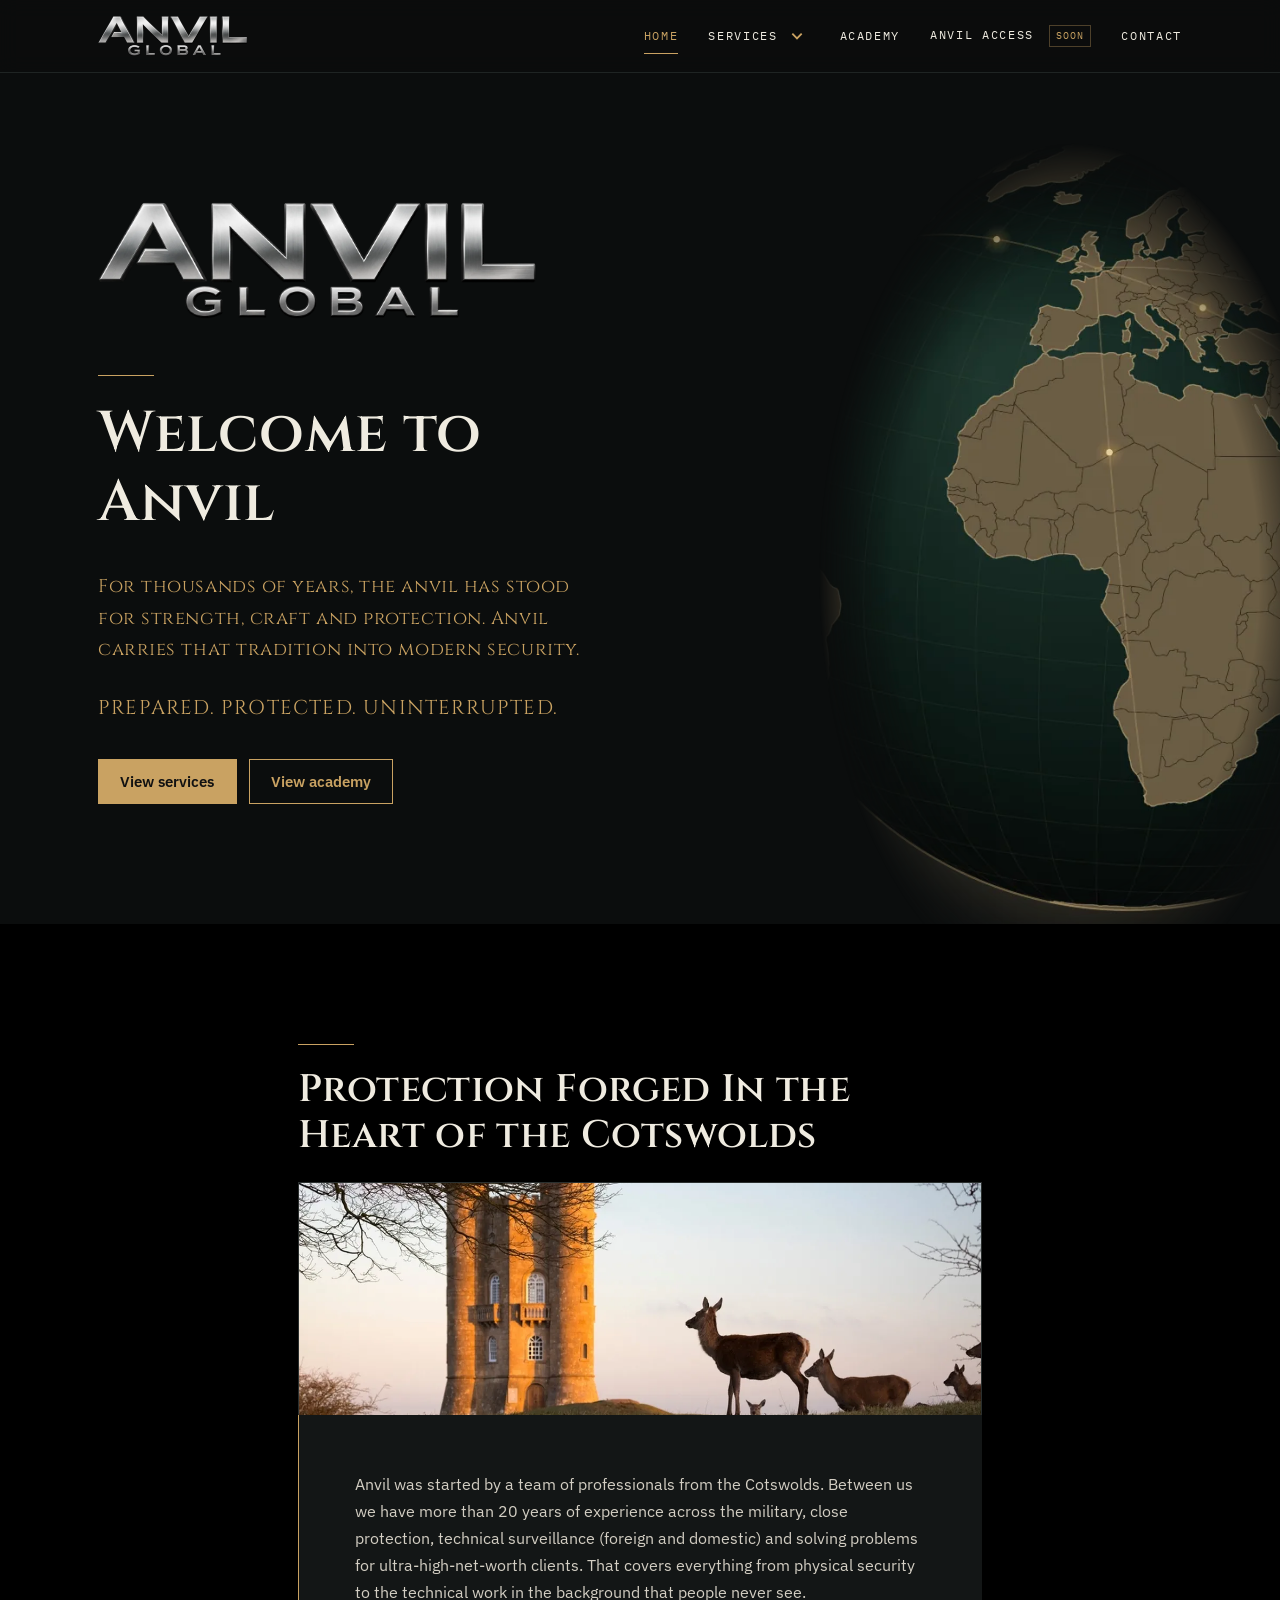
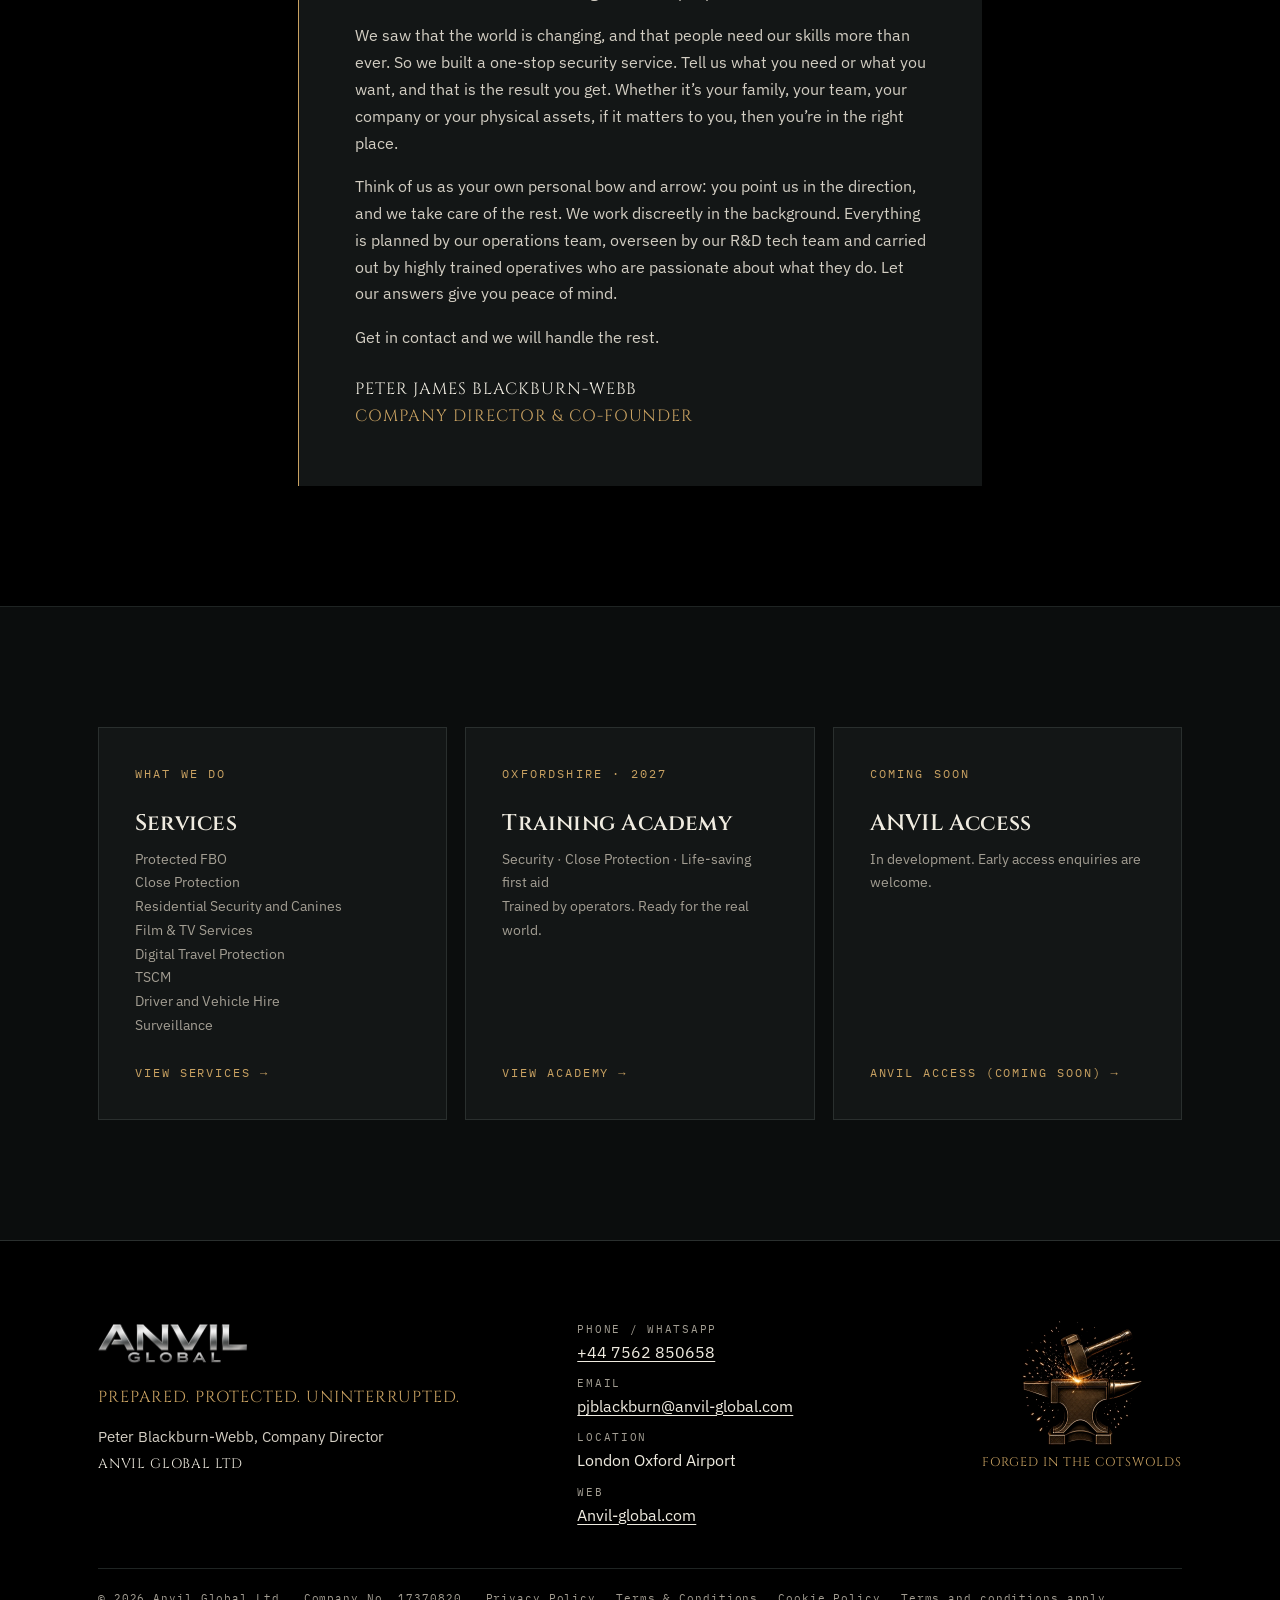
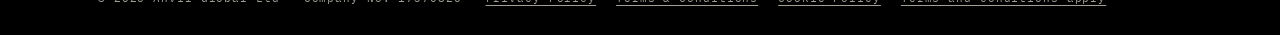
==== commit 5d02c08e: "Remove PJ's handwritten signature from the homepage Keeps the typed name and title under the letter;" ====
--- a/index.html
+++ b/index.html
@@ -86,7 +86,6 @@
         <p>We saw that the world is changing, and that people need our skills more than ever. So we built a one-stop security service. Tell us what you need or what you want, and that is the result you get. Whether it’s your family, your team, your company or your physical assets, if it matters to you, then you’re in the right place.</p>
         <p>Think of us as your own personal bow and arrow: you point us in the direction, and we take care of the rest. We work discreetly in the background. Everything is planned by our operations team, overseen by our R&amp;D tech team and carried out by highly trained operatives who are passionate about what they do. Let our answers give you peace of mind.</p>
         <p>Get in contact and we will handle the rest.</p>
-        <img class="signature" src="/assets/img/pj-signature.webp" alt="Signature of Peter James Blackburn-Webb" width="600" height="465" loading="lazy">
         <p class="signoff-name">Peter James Blackburn-Webb</p>
         <p class="signoff-role">Company Director &amp; Co-Founder</p>
       </div>
--- a/assets/site.css
+++ b/assets/site.css
@@ -238,7 +238,7 @@
   padding: clamp(24px, 5vw, 56px); margin-top: -1px;
 }
 .letter p { font-size: 1.02rem; max-width: 72ch; }
-.signature { width: 150px; margin: 1.6rem 0 0.4rem; }
+.letter .signoff-name { margin-top: 1.6rem; }
 .signoff-name { font-family: var(--serif); color: var(--ivory); letter-spacing: 0.06em; margin: 0; text-transform: uppercase; font-size: 0.95rem; }
 .signoff-role { font-family: var(--serif); color: var(--gold); letter-spacing: 0.06em; font-size: 0.78rem; text-transform: uppercase; margin: 0; }
 
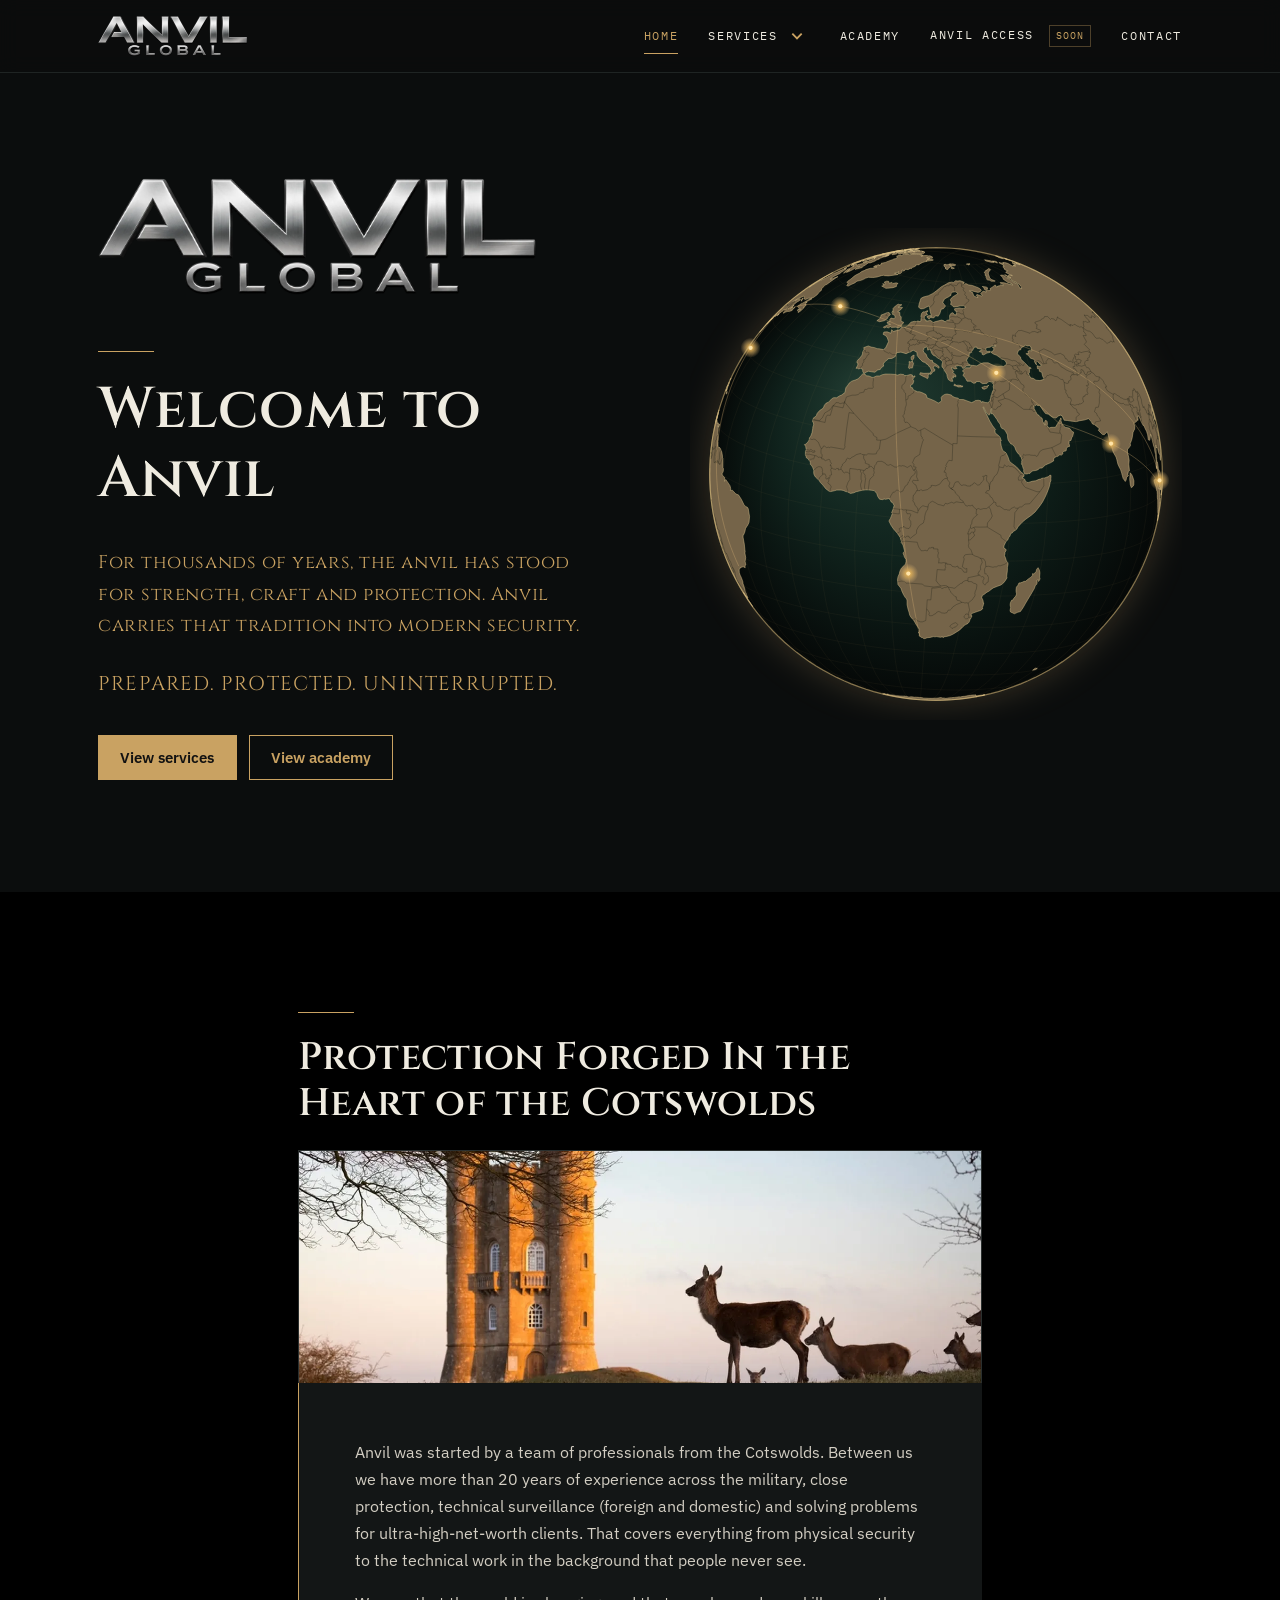
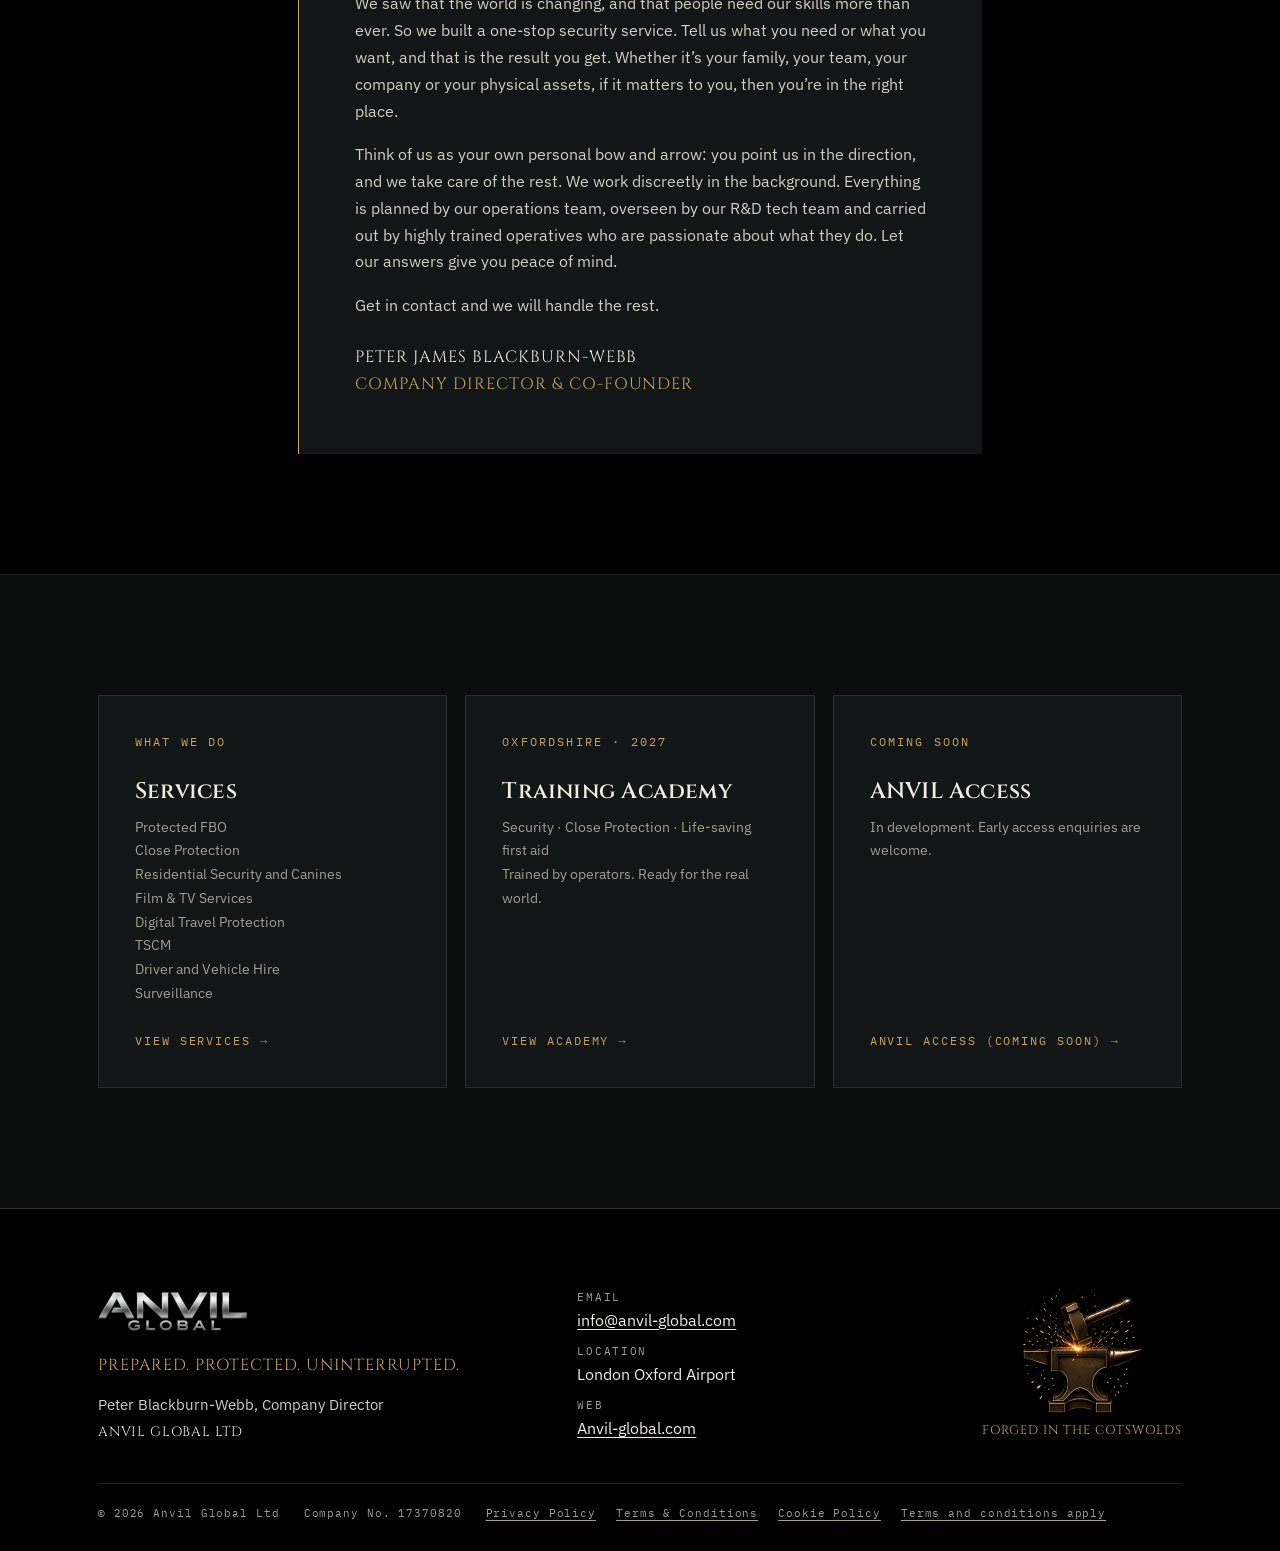
==== commit 0a25b799: "Restore the spinning globe and use info@ as the only public contact Bring the live-site canvas globe" ====
--- a/index.html
+++ b/index.html
@@ -29,7 +29,7 @@
 <link rel="preload" href="/assets/fonts/cinzel-latin-600-normal.woff2" as="font" type="font/woff2" crossorigin>
 <link rel="preload" href="/assets/fonts/ibm-plex-sans-latin-400-normal.woff2" as="font" type="font/woff2" crossorigin>
 <link rel="stylesheet" href="/assets/site.css">
-<script type="application/ld+json">{"@context": "https://schema.org", "@type": "ProfessionalService", "name": "Anvil Global Ltd", "url": "https://www.anvil-global.com/", "logo": "https://www.anvil-global.com/assets/img/pack-wordmark.webp", "telephone": "+44 7562 850658", "email": "pjblackburn@anvil-global.com", "address": {"@type": "PostalAddress", "streetAddress": "London Oxford Airport", "addressLocality": "Kidlington", "addressCountry": "GB"}}</script>
+<script type="application/ld+json">{"@context": "https://schema.org", "@type": "ProfessionalService", "name": "Anvil Global Ltd", "url": "https://www.anvil-global.com/", "logo": "https://www.anvil-global.com/assets/img/pack-wordmark.webp", "email": "info@anvil-global.com", "address": {"@type": "PostalAddress", "streetAddress": "London Oxford Airport", "addressLocality": "Kidlington", "addressCountry": "GB"}}</script>
 </head>
 <body>
 <a class="skip-link" href="#main">Skip to content</a>
@@ -62,16 +62,21 @@
 </header>
 <main id="main">
   <section class="hero">
-    <img class="hero-globe" src="/assets/img/pack-globe.webp" alt="" width="739" height="1110" fetchpriority="low">
-    <div class="wrap">
-      <img class="hero-wordmark" src="/assets/img/pack-wordmark.webp" alt="Anvil Global" width="1200" height="366" fetchpriority="high">
-      <span class="rule" aria-hidden="true"></span>
-      <h1>Welcome to Anvil</h1>
-      <p class="hero-intro">For thousands of years, the anvil has stood for strength, craft and protection. Anvil carries that tradition into modern security.</p>
-      <p class="strap">Prepared. Protected. Uninterrupted.</p>
-      <div class="btn-row">
-        <a class="btn" href="/services.html">View services</a>
-        <a class="btn btn-ghost" href="/academy.html">View academy</a>
+    <div class="wrap hero-inner">
+      <div class="hero-copy">
+        <img class="hero-wordmark" src="/assets/img/pack-wordmark.webp" alt="Anvil Global" width="1200" height="366" fetchpriority="high">
+        <span class="rule" aria-hidden="true"></span>
+        <h1>Welcome to Anvil</h1>
+        <p class="hero-intro">For thousands of years, the anvil has stood for strength, craft and protection. Anvil carries that tradition into modern security.</p>
+        <p class="strap">Prepared. Protected. Uninterrupted.</p>
+        <div class="btn-row">
+          <a class="btn" href="/services.html">View services</a>
+          <a class="btn btn-ghost" href="/academy.html">View academy</a>
+        </div>
+      </div>
+      <div class="home-globe" aria-hidden="true">
+        <img class="home-globe-fallback" src="/assets/img/pack-globe.webp" alt="" width="739" height="1110">
+        <canvas id="globe" width="800" height="800"></canvas>
       </div>
     </div>
   </section>
@@ -139,8 +144,7 @@
         </div>
       </div>
       <dl class="footer-contact">
-        <div><dt>Phone / WhatsApp</dt><dd><a href="tel:+447562850658">+44 7562 850658</a></dd></div>
-        <div><dt>Email</dt><dd><a href="mailto:pjblackburn@anvil-global.com">pjblackburn@anvil-global.com</a></dd></div>
+        <div><dt>Email</dt><dd><a href="mailto:info@anvil-global.com">info@anvil-global.com</a></dd></div>
         <div><dt>Location</dt><dd>London Oxford Airport</dd></div>
         <div><dt>Web</dt><dd><a href="/">Anvil-global.com</a></dd></div>
       </dl>
@@ -163,6 +167,9 @@
     </div>
   </div>
 </footer>
+<script src="/assets/d3.min.js" defer></script>
+<script src="/assets/topojson-client.min.js" defer></script>
+<script src="/assets/anvil-globe.js" defer></script>
 <script src="/assets/site.js" defer></script>
 <script src="/_vercel/insights/script.js" defer></script>
 </body>
--- a/assets/site.css
+++ b/assets/site.css
@@ -218,19 +218,56 @@
 .draft-notice strong { color: var(--gold); text-transform: uppercase; letter-spacing: 0.14em; }
 
 /* ---------- Home ---------- */
-.hero { position: relative; overflow: hidden; padding: clamp(56px, 10vw, 120px) 0 clamp(64px, 10vw, 120px); }
+.hero { position: relative; overflow: hidden; padding: clamp(40px, 8vw, 96px) 0 clamp(56px, 9vw, 112px); }
+.hero-inner { display: grid; gap: clamp(24px, 5vw, 48px); align-items: center; }
+@media (min-width: 900px) {
+  .hero { min-height: 640px; }
+  .hero-inner { grid-template-columns: minmax(0, 1.05fr) minmax(280px, 0.95fr); }
+}
 .hero-globe {
   position: absolute; right: -8%; bottom: -6%; width: min(62vw, 640px); z-index: 0; opacity: 0.5;
   -webkit-mask-image: radial-gradient(closest-side at 60% 55%, #000 72%, transparent 100%);
           mask-image: radial-gradient(closest-side at 60% 55%, #000 72%, transparent 100%);
   pointer-events: none;
 }
-.hero .wrap { position: relative; z-index: 1; }
 .hero-wordmark { width: min(78vw, 440px); margin-bottom: clamp(28px, 5vw, 48px); }
 .hero h1 { max-width: 14ch; }
 .hero-intro { max-width: 46ch; color: var(--gold); font-family: var(--serif); font-size: clamp(1rem, 2vw, 1.15rem); letter-spacing: 0.03em; line-height: 1.7; }
 .hero .strap { margin: 1.6rem 0 2.2rem; }
-@media (min-width: 900px) { .hero-globe { opacity: 1; right: -4%; bottom: -10%; } .hero { min-height: 640px; } }
+@media (min-width: 900px) { .hero-globe { opacity: 1; right: -4%; bottom: -10%; } }
+
+/* Homepage spinning globe (live-site renderer, contained to fit this hero) */
+.home-globe {
+  position: relative;
+  width: min(72vw, 420px);
+  aspect-ratio: 1;
+  margin: 0 auto;
+  pointer-events: none;
+}
+.home-globe::before {
+  content: "";
+  position: absolute;
+  inset: 8%;
+  border-radius: 50%;
+  background: radial-gradient(circle, rgba(177, 142, 83, 0.28) 0%, rgba(106, 99, 58, 0.1) 36%, transparent 70%);
+  filter: blur(12px);
+}
+.home-globe canvas,
+.home-globe-fallback {
+  position: absolute;
+  inset: 0;
+  width: 100%;
+  height: 100%;
+  object-fit: contain;
+  display: block;
+}
+.home-globe-fallback[hidden] { display: none; }
+@media (min-width: 900px) {
+  .home-globe { width: 100%; max-width: 640px; margin: 0 0 0 auto; }
+}
+@media (max-width: 899px) {
+  .home-globe { order: -1; width: min(78vw, 360px); }
+}
 
 .letter-photo { width: 100%; aspect-ratio: 1280 / 438; object-fit: cover; border: 1px solid var(--line); }
 .letter {
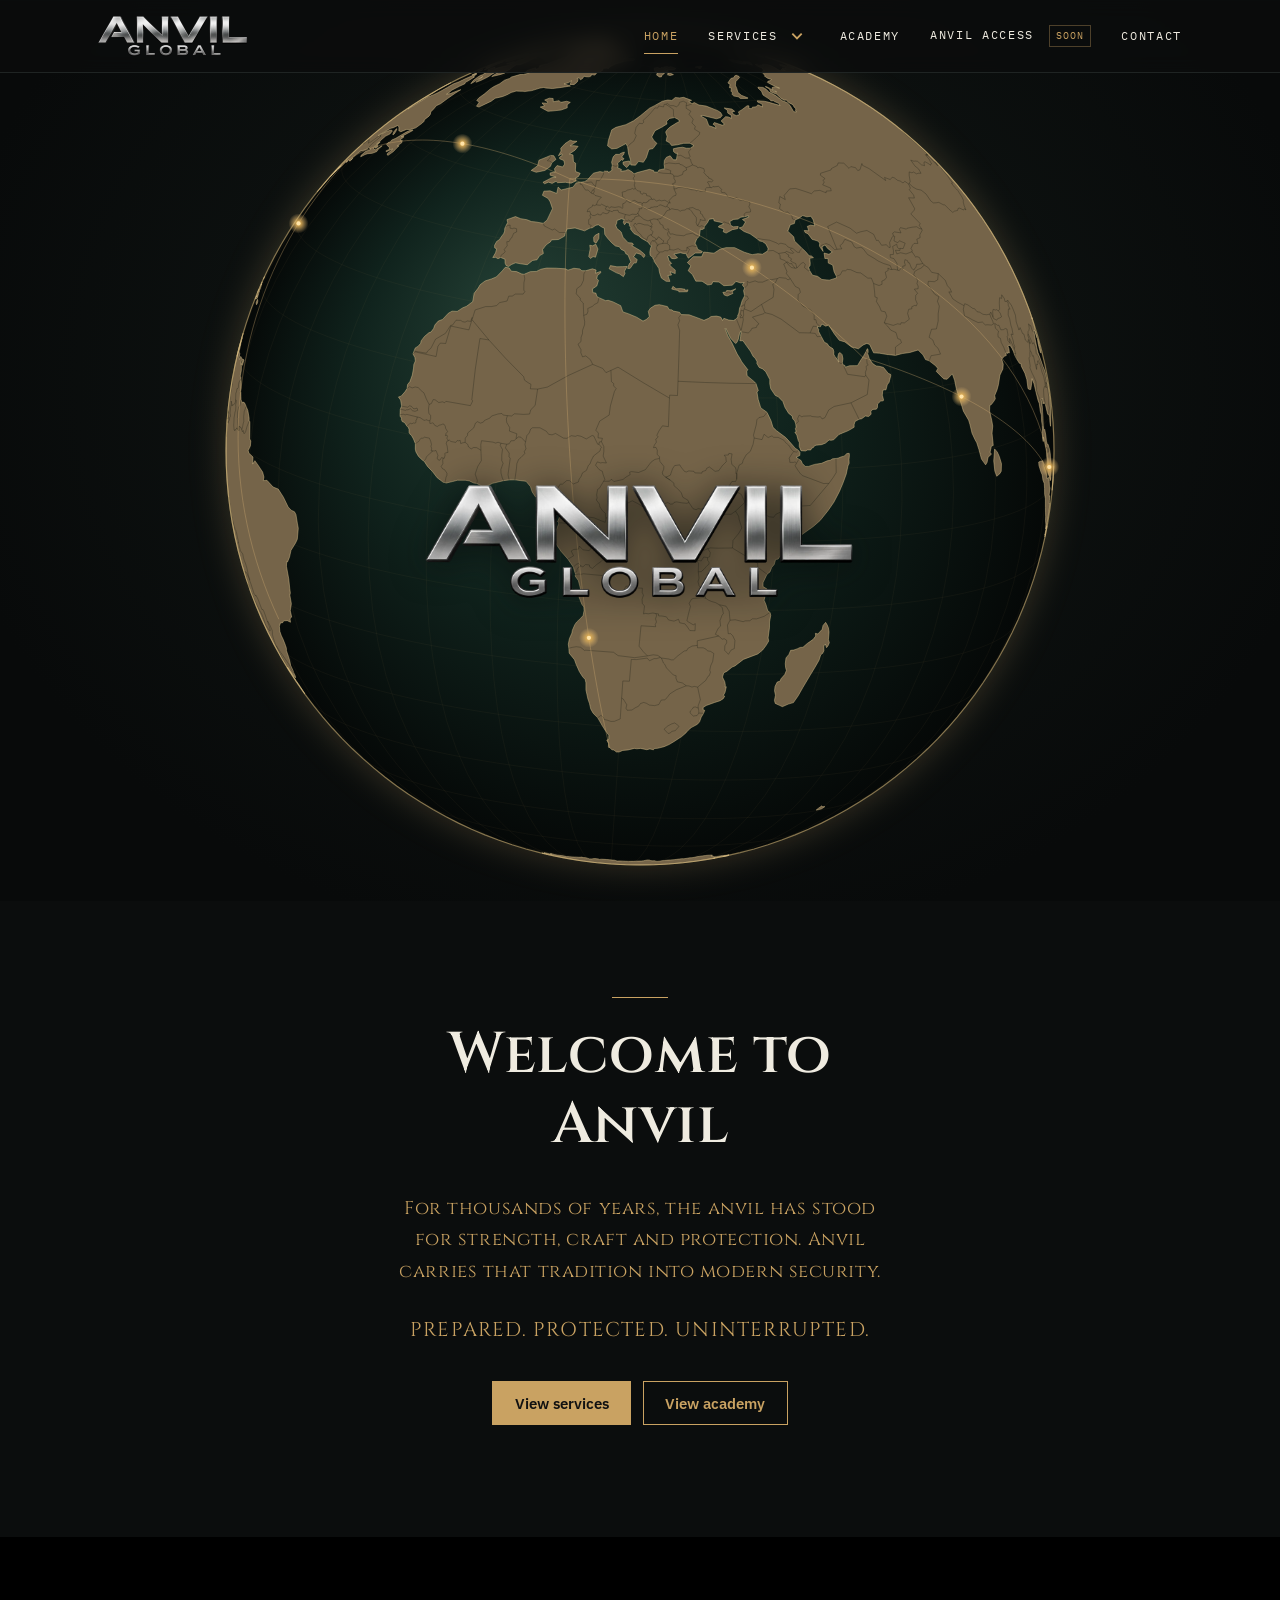
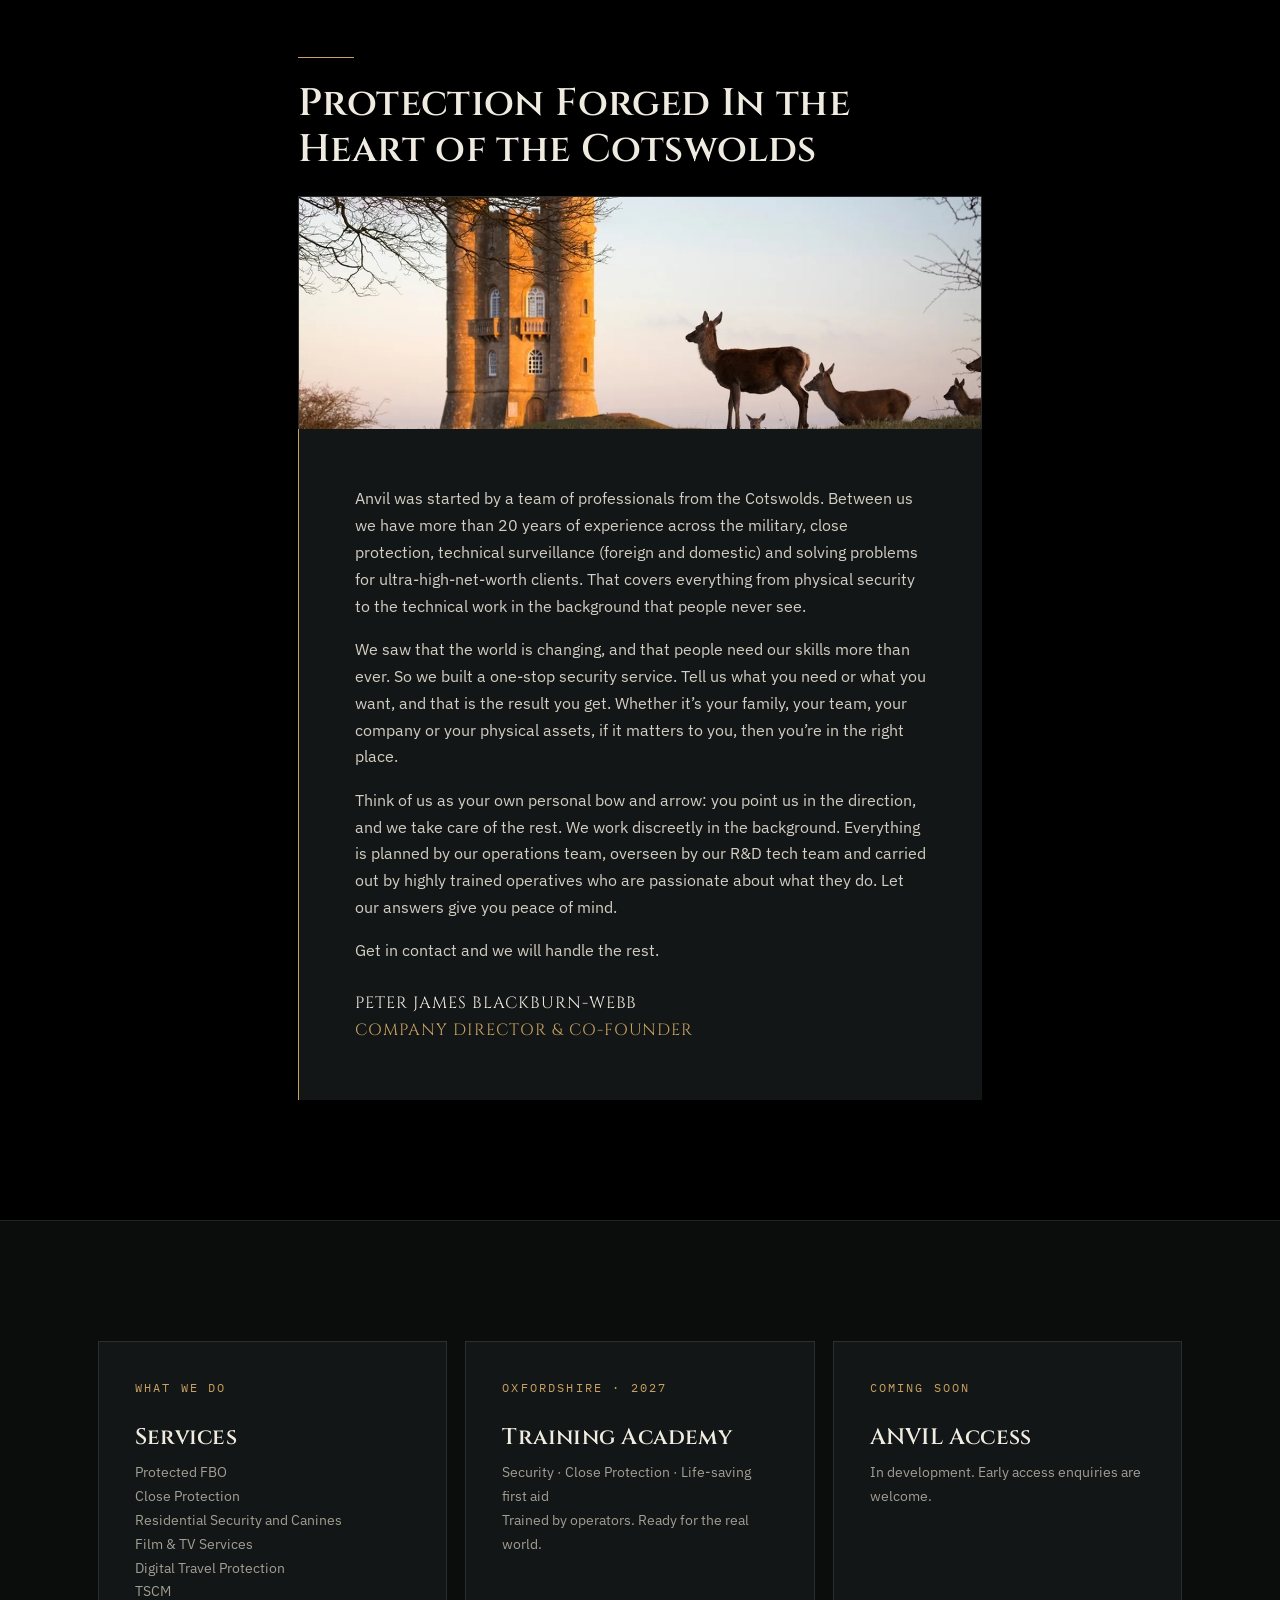
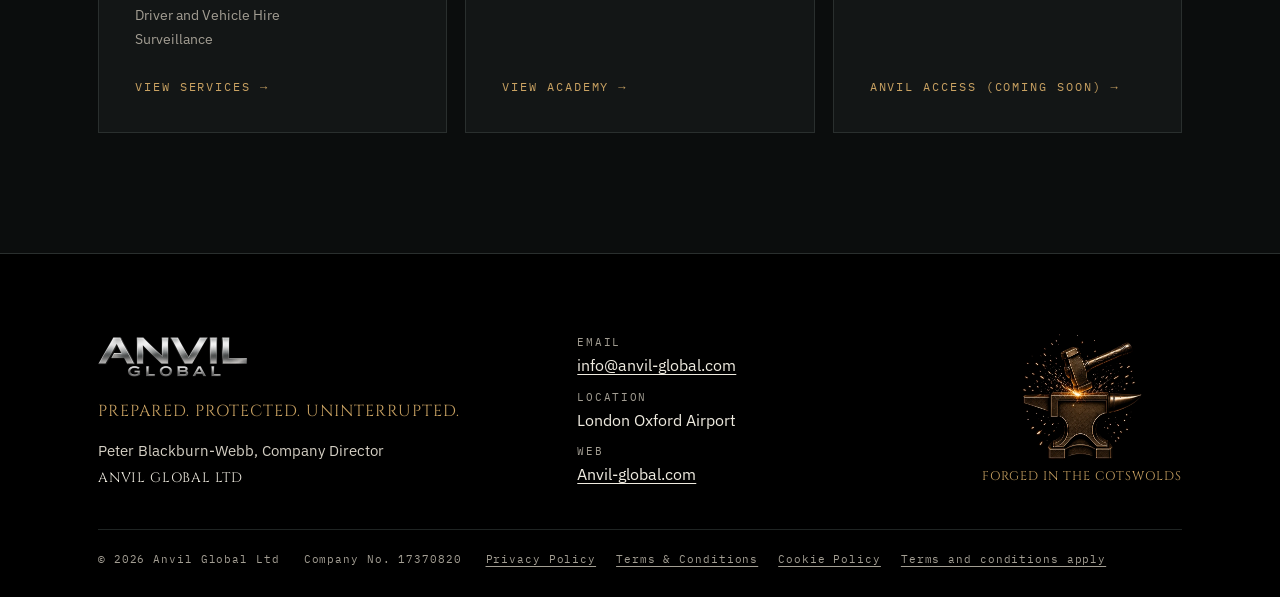
==== commit 025fad04: "Make the homepage globe a full-viewport first screen Match the earlier live-site and global-first la" ====
--- a/index.html
+++ b/index.html
@@ -61,22 +61,24 @@
   </div>
 </header>
 <main id="main">
-  <section class="hero">
-    <div class="wrap hero-inner">
-      <div class="hero-copy">
-        <img class="hero-wordmark" src="/assets/img/pack-wordmark.webp" alt="Anvil Global" width="1200" height="366" fetchpriority="high">
-        <span class="rule" aria-hidden="true"></span>
-        <h1>Welcome to Anvil</h1>
-        <p class="hero-intro">For thousands of years, the anvil has stood for strength, craft and protection. Anvil carries that tradition into modern security.</p>
-        <p class="strap">Prepared. Protected. Uninterrupted.</p>
-        <div class="btn-row">
-          <a class="btn" href="/services.html">View services</a>
-          <a class="btn btn-ghost" href="/academy.html">View academy</a>
-        </div>
-      </div>
-      <div class="home-globe" aria-hidden="true">
-        <img class="home-globe-fallback" src="/assets/img/pack-globe.webp" alt="" width="739" height="1110">
-        <canvas id="globe" width="800" height="800"></canvas>
+  <section class="hero-stage" aria-label="Anvil Global">
+    <div class="home-globe" aria-hidden="true">
+      <img class="home-globe-fallback" src="/assets/img/pack-globe.webp" alt="" width="739" height="1110">
+      <canvas id="globe" width="800" height="800"></canvas>
+    </div>
+    <p class="globe-wordmark">
+      <img src="/assets/img/pack-wordmark.webp" alt="Anvil Global" width="1200" height="366" fetchpriority="high">
+    </p>
+  </section>
+  <section class="hero-intro-block" aria-labelledby="welcome-title">
+    <div class="wrap">
+      <span class="rule rule-center" aria-hidden="true"></span>
+      <h1 id="welcome-title">Welcome to Anvil</h1>
+      <p class="hero-lead">For thousands of years, the anvil has stood for strength, craft and protection. Anvil carries that tradition into modern security.</p>
+      <p class="strap">Prepared. Protected. Uninterrupted.</p>
+      <div class="btn-row btn-row-center">
+        <a class="btn" href="/services.html">View services</a>
+        <a class="btn btn-ghost" href="/academy.html">View academy</a>
       </div>
     </div>
   </section>
--- a/assets/site.css
+++ b/assets/site.css
@@ -218,36 +218,34 @@
 .draft-notice strong { color: var(--gold); text-transform: uppercase; letter-spacing: 0.14em; }
 
 /* ---------- Home ---------- */
-.hero { position: relative; overflow: hidden; padding: clamp(40px, 8vw, 96px) 0 clamp(56px, 9vw, 112px); }
-.hero-inner { display: grid; gap: clamp(24px, 5vw, 48px); align-items: center; }
-@media (min-width: 900px) {
-  .hero { min-height: 640px; }
-  .hero-inner { grid-template-columns: minmax(0, 1.05fr) minmax(280px, 0.95fr); }
-}
-.hero-globe {
-  position: absolute; right: -8%; bottom: -6%; width: min(62vw, 640px); z-index: 0; opacity: 0.5;
-  -webkit-mask-image: radial-gradient(closest-side at 60% 55%, #000 72%, transparent 100%);
-          mask-image: radial-gradient(closest-side at 60% 55%, #000 72%, transparent 100%);
-  pointer-events: none;
-}
-.hero-wordmark { width: min(78vw, 440px); margin-bottom: clamp(28px, 5vw, 48px); }
-.hero h1 { max-width: 14ch; }
-.hero-intro { max-width: 46ch; color: var(--gold); font-family: var(--serif); font-size: clamp(1rem, 2vw, 1.15rem); letter-spacing: 0.03em; line-height: 1.7; }
-.hero .strap { margin: 1.6rem 0 2.2rem; }
-@media (min-width: 900px) { .hero-globe { opacity: 1; right: -4%; bottom: -10%; } }
-
-/* Homepage spinning globe (live-site renderer, contained to fit this hero) */
+/* Full-viewport globe hero, as on the live site and redesign/global-first-homepage.
+   Pulled up under the sticky header so the first screen is 100svh/100dvh of globe,
+   with the wordmark over the lower-middle of the sphere. */
+.hero-stage {
+  position: relative;
+  margin-top: calc(-1 * var(--header-h));
+  height: 100vh;
+  height: 100svh;
+  height: 100dvh;
+  overflow: hidden;
+  background: radial-gradient(ellipse at 50% 42%, #15221c 0%, #0c100f 46%, #080a0a 78%);
+}
 .home-globe {
-  position: relative;
-  width: min(72vw, 420px);
-  aspect-ratio: 1;
-  margin: 0 auto;
+  position: absolute;
+  inset: 0;
+  width: 100%;
+  height: 100%;
+  margin: 0;
   pointer-events: none;
 }
 .home-globe::before {
   content: "";
   position: absolute;
-  inset: 8%;
+  left: 50%;
+  top: 50%;
+  width: min(80vmin, 780px);
+  height: min(80vmin, 780px);
+  transform: translate(-50%, -50%);
   border-radius: 50%;
   background: radial-gradient(circle, rgba(177, 142, 83, 0.28) 0%, rgba(106, 99, 58, 0.1) 36%, transparent 70%);
   filter: blur(12px);
@@ -259,15 +257,58 @@
   width: 100%;
   height: 100%;
   object-fit: contain;
+  object-position: center;
   display: block;
 }
 .home-globe-fallback[hidden] { display: none; }
-@media (min-width: 900px) {
-  .home-globe { width: 100%; max-width: 640px; margin: 0 0 0 auto; }
-}
-@media (max-width: 899px) {
-  .home-globe { order: -1; width: min(78vw, 360px); }
-}
+
+/* Wordmark sits over the lower-middle of the globe, like the live-site treatment (top: 60%). */
+.globe-wordmark {
+  position: absolute;
+  left: 50%;
+  top: 60%;
+  z-index: 1;
+  margin: 0;
+  width: clamp(230px, 36vw, 430px);
+  transform: translate(-50%, -50%);
+  pointer-events: none;
+  text-align: center;
+}
+.globe-wordmark img {
+  width: 100%;
+  height: auto;
+  filter: drop-shadow(0 2px 18px rgba(6, 10, 8, 0.75));
+}
+@media (max-width: 640px) {
+  .globe-wordmark { width: min(78vw, 320px); top: 58%; }
+}
+
+/* Welcome copy and the two primary CTAs sit directly under the full-screen globe. */
+.hero-intro-block {
+  text-align: center;
+  padding: clamp(48px, 8vw, 96px) 0 clamp(56px, 9vw, 112px);
+}
+.hero-intro-block h1 { max-width: 14ch; margin-left: auto; margin-right: auto; }
+.hero-lead {
+  max-width: 46ch;
+  margin-left: auto;
+  margin-right: auto;
+  color: var(--gold);
+  font-family: var(--serif);
+  font-size: clamp(1rem, 2vw, 1.15rem);
+  letter-spacing: 0.03em;
+  line-height: 1.7;
+}
+.hero-intro-block .strap { margin: 1.6rem auto 2.2rem; }
+
+/* Academy decorative globe (static pack image) — unchanged from the welcome-pack build */
+.hero-globe {
+  position: absolute; right: -8%; bottom: -6%; width: min(62vw, 640px); z-index: 0; opacity: 0.5;
+  -webkit-mask-image: radial-gradient(closest-side at 60% 55%, #000 72%, transparent 100%);
+          mask-image: radial-gradient(closest-side at 60% 55%, #000 72%, transparent 100%);
+  pointer-events: none;
+}
+@media (min-width: 900px) { .hero-globe { opacity: 1; right: -4%; bottom: -10%; } }
 
 .letter-photo { width: 100%; aspect-ratio: 1280 / 438; object-fit: cover; border: 1px solid var(--line); }
 .letter {
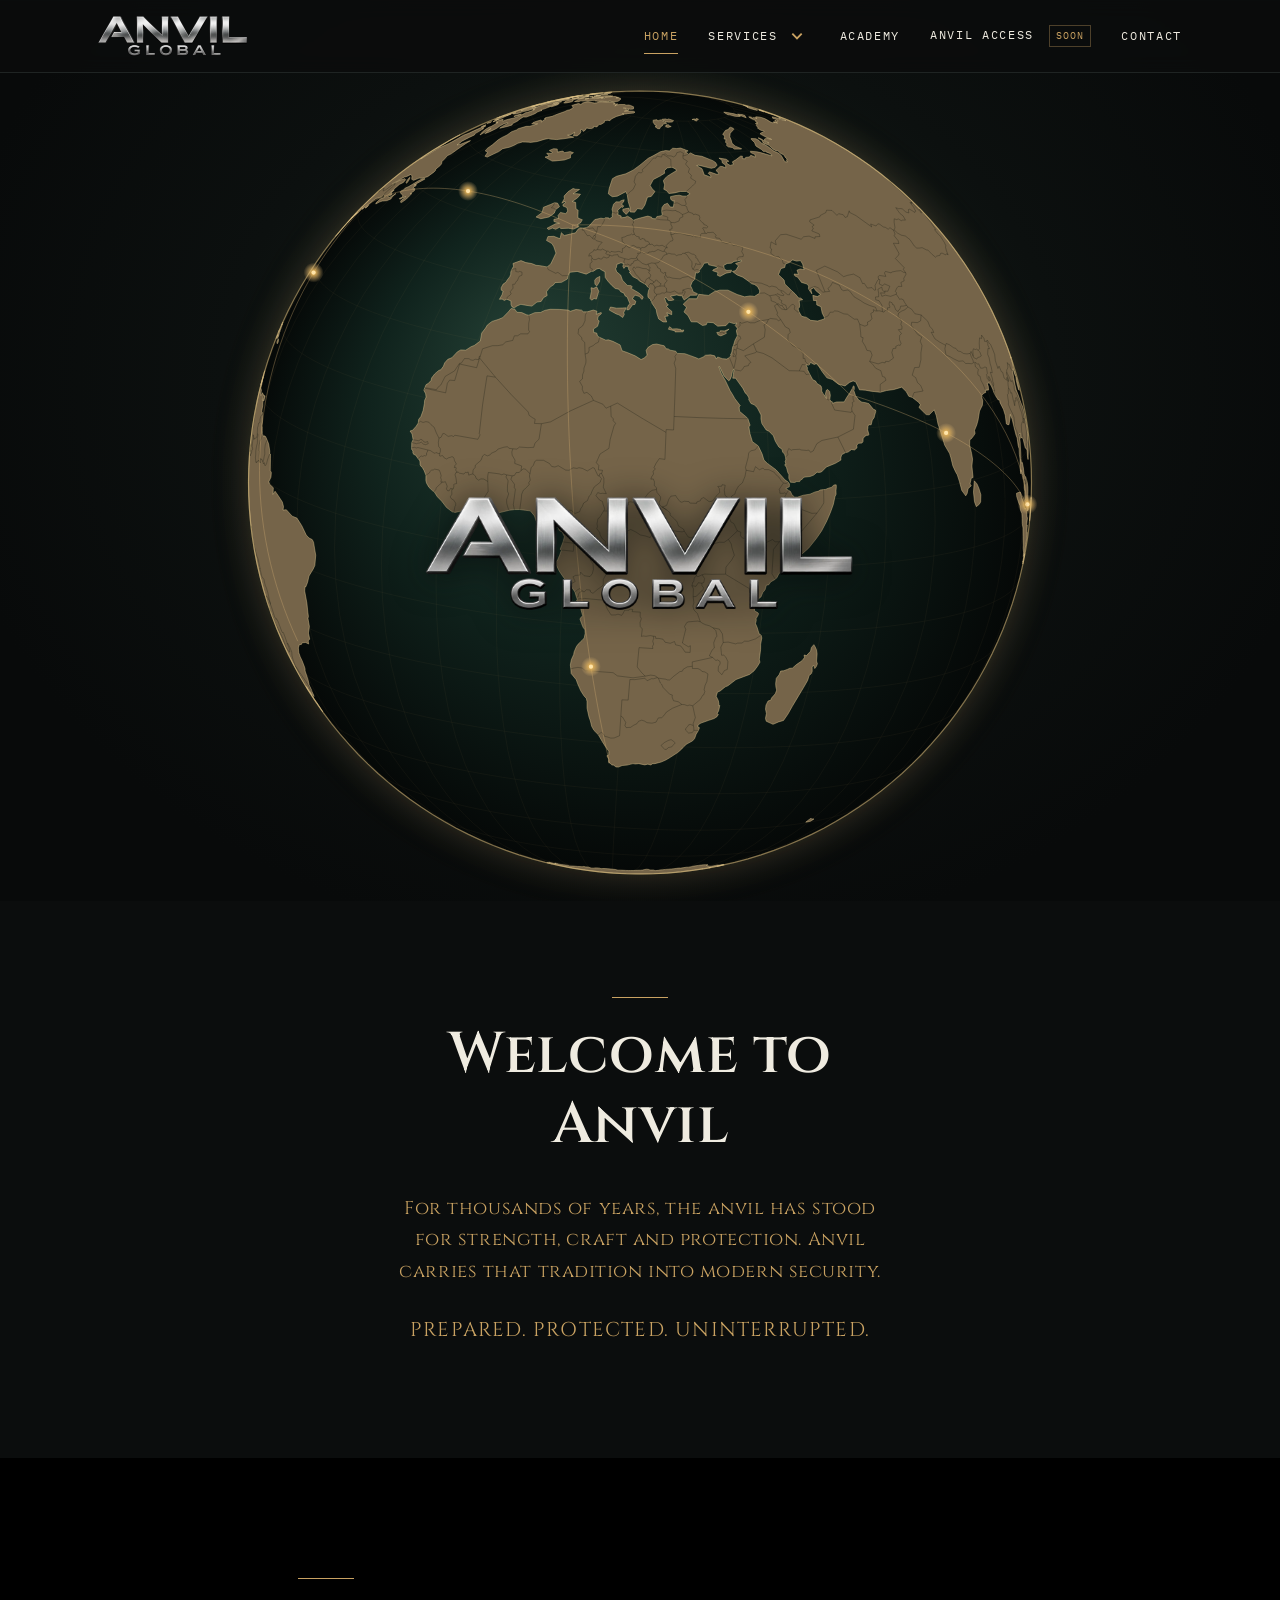
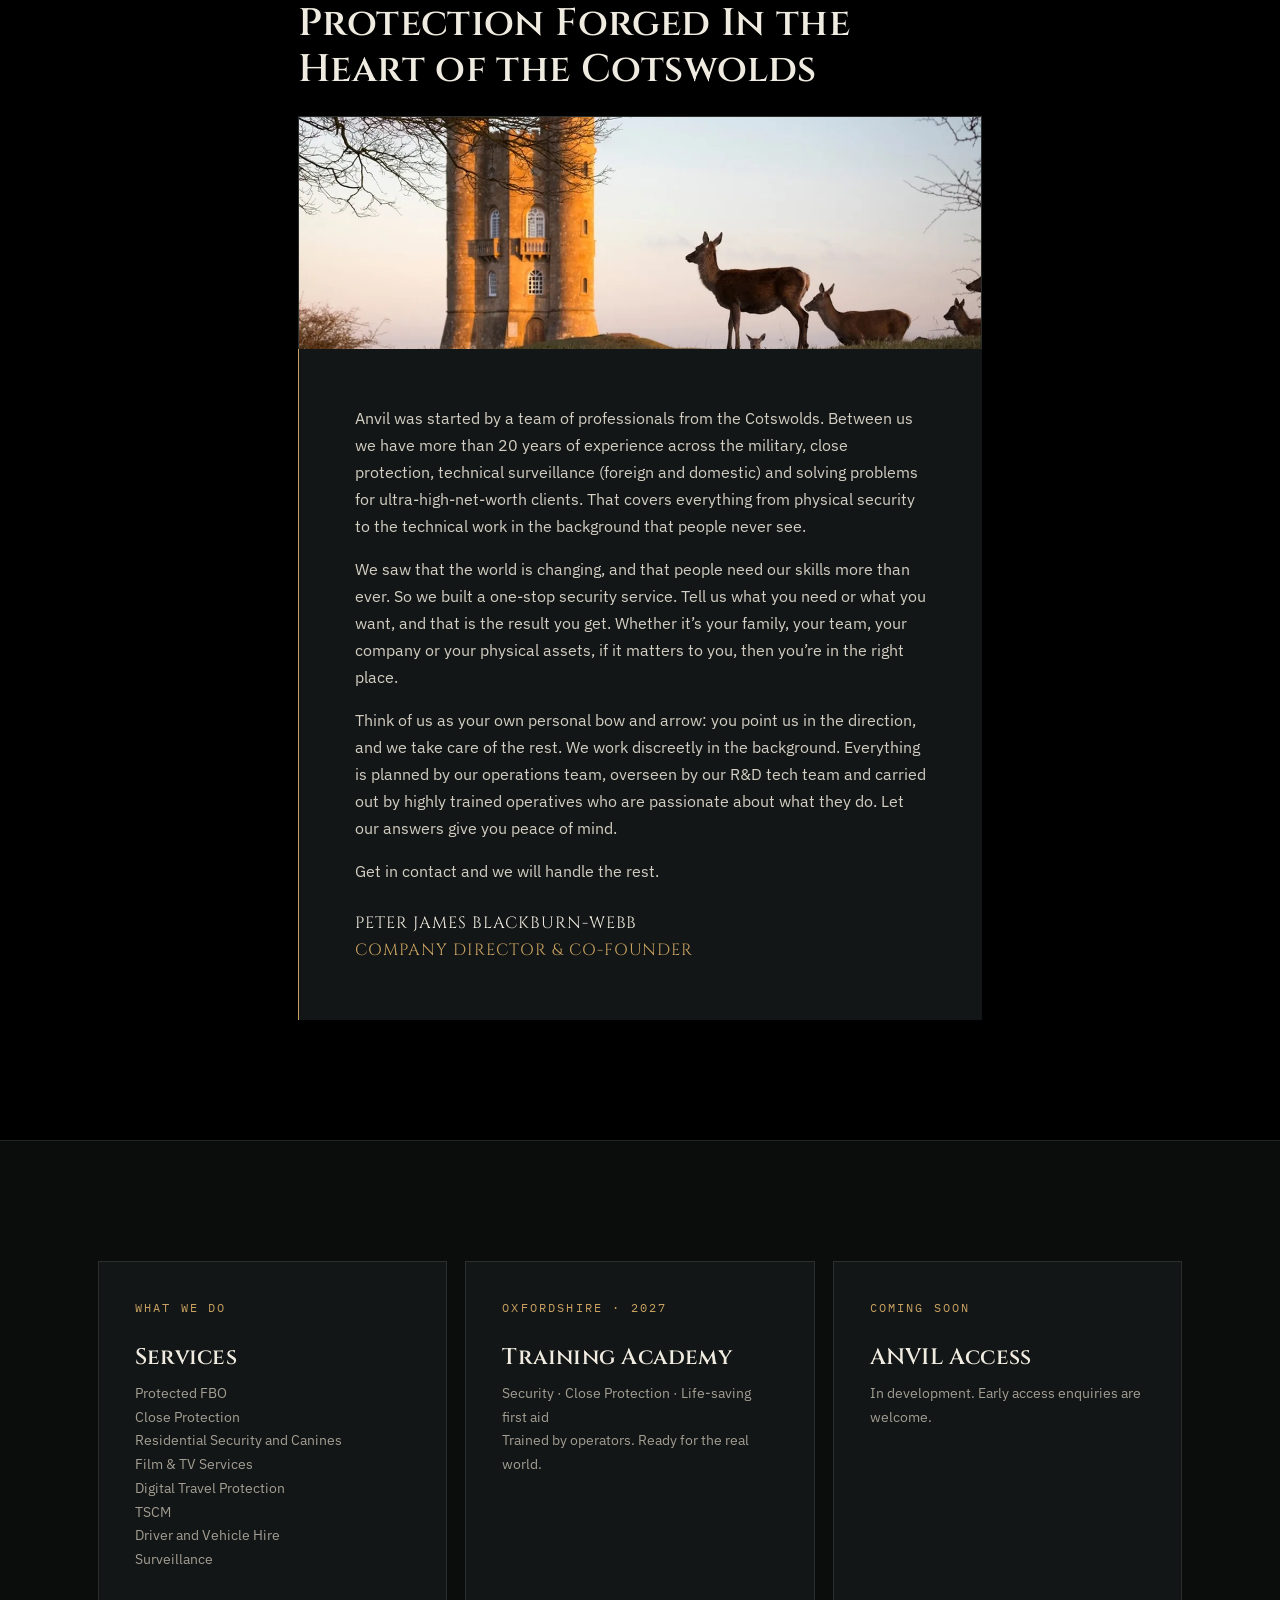
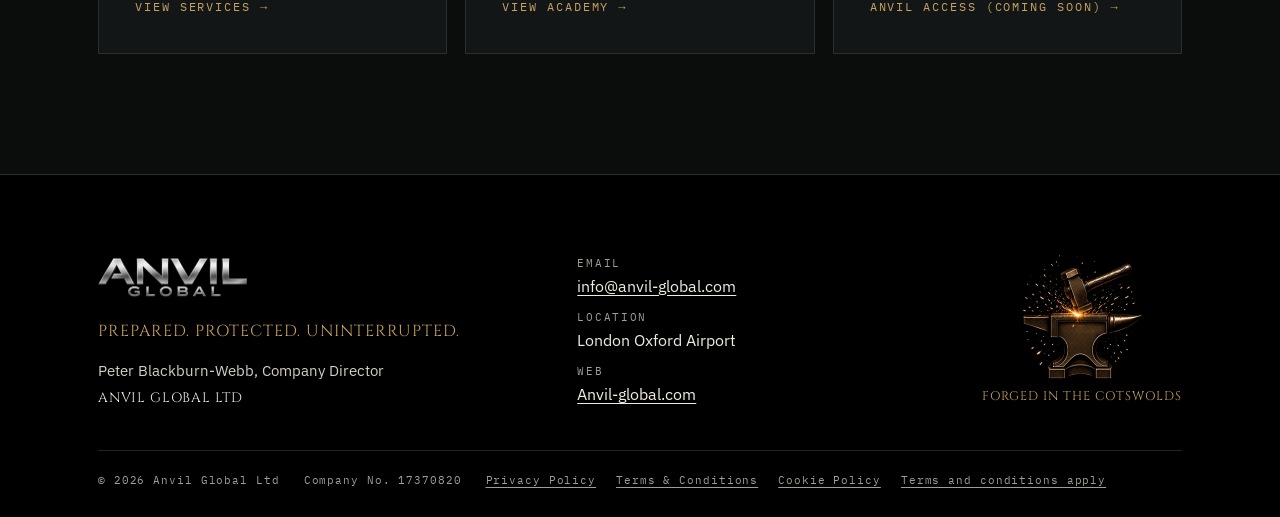
==== commit 97a1c9e2: "Refine the homepage hero: drop the CTAs, clear the nav, cue scroll Remove the View services and View" ====
--- a/index.html
+++ b/index.html
@@ -69,17 +69,17 @@
     <p class="globe-wordmark">
       <img src="/assets/img/pack-wordmark.webp" alt="Anvil Global" width="1200" height="366" fetchpriority="high">
     </p>
+    <a class="hero-scroll" href="#welcome" aria-label="Scroll to welcome">
+      <span class="hero-scroll-label" aria-hidden="true">Scroll</span>
+      <svg class="hero-scroll-icon" viewBox="0 0 16 16" fill="none" stroke="currentColor" stroke-width="1.6" aria-hidden="true"><path d="m3 6 5 5 5-5"/></svg>
+    </a>
   </section>
-  <section class="hero-intro-block" aria-labelledby="welcome-title">
+  <section class="hero-intro-block" id="welcome" aria-labelledby="welcome-title">
     <div class="wrap">
       <span class="rule rule-center" aria-hidden="true"></span>
       <h1 id="welcome-title">Welcome to Anvil</h1>
       <p class="hero-lead">For thousands of years, the anvil has stood for strength, craft and protection. Anvil carries that tradition into modern security.</p>
       <p class="strap">Prepared. Protected. Uninterrupted.</p>
-      <div class="btn-row btn-row-center">
-        <a class="btn" href="/services.html">View services</a>
-        <a class="btn btn-ghost" href="/academy.html">View academy</a>
-      </div>
     </div>
   </section>
 
--- a/assets/site.css
+++ b/assets/site.css
@@ -218,9 +218,9 @@
 .draft-notice strong { color: var(--gold); text-transform: uppercase; letter-spacing: 0.14em; }
 
 /* ---------- Home ---------- */
-/* Full-viewport globe hero, as on the live site and redesign/global-first-homepage.
-   Pulled up under the sticky header so the first screen is 100svh/100dvh of globe,
-   with the wordmark over the lower-middle of the sphere. */
+/* Full-viewport globe hero, pulled up under the sticky header.
+   --globe-cy / --globe-r are set by anvil-globe.js so the wordmark and glow
+   stay on the sphere after it is sized to clear the nav. */
 .hero-stage {
   position: relative;
   margin-top: calc(-1 * var(--header-h));
@@ -229,6 +229,8 @@
   height: 100dvh;
   overflow: hidden;
   background: radial-gradient(ellipse at 50% 42%, #15221c 0%, #0c100f 46%, #080a0a 78%);
+  --globe-cy: 54%;
+  --globe-r: 40vmin;
 }
 .home-globe {
   position: absolute;
@@ -242,9 +244,9 @@
   content: "";
   position: absolute;
   left: 50%;
-  top: 50%;
-  width: min(80vmin, 780px);
-  height: min(80vmin, 780px);
+  top: var(--globe-cy);
+  width: calc(var(--globe-r) * 2.2);
+  height: calc(var(--globe-r) * 2.2);
   transform: translate(-50%, -50%);
   border-radius: 50%;
   background: radial-gradient(circle, rgba(177, 142, 83, 0.28) 0%, rgba(106, 99, 58, 0.1) 36%, transparent 70%);
@@ -262,11 +264,11 @@
 }
 .home-globe-fallback[hidden] { display: none; }
 
-/* Wordmark sits over the lower-middle of the globe, like the live-site treatment (top: 60%). */
+/* Wordmark sits over the lower-middle of the sphere. */
 .globe-wordmark {
   position: absolute;
   left: 50%;
-  top: 60%;
+  top: calc(var(--globe-cy) + var(--globe-r) * 0.18);
   z-index: 1;
   margin: 0;
   width: clamp(230px, 36vw, 430px);
@@ -280,10 +282,10 @@
   filter: drop-shadow(0 2px 18px rgba(6, 10, 8, 0.75));
 }
 @media (max-width: 640px) {
-  .globe-wordmark { width: min(78vw, 320px); top: 58%; }
-}
-
-/* Welcome copy and the two primary CTAs sit directly under the full-screen globe. */
+  .globe-wordmark { width: min(78vw, 320px); }
+}
+
+/* Welcome copy sits directly under the globe hero. */
 .hero-intro-block {
   text-align: center;
   padding: clamp(48px, 8vw, 96px) 0 clamp(56px, 9vw, 112px);
@@ -299,7 +301,43 @@
   letter-spacing: 0.03em;
   line-height: 1.7;
 }
-.hero-intro-block .strap { margin: 1.6rem auto 2.2rem; }
+.hero-intro-block .strap { margin: 1.6rem auto 0; }
+
+/* Mobile: shorten the hero so the welcome heading peeks, and add a scroll cue. */
+.hero-scroll { display: none; }
+@media (max-width: 899px) {
+  .hero-stage {
+    height: auto;
+    min-height: calc(100vh - 9rem);
+    min-height: calc(100svh - 9rem);
+    min-height: calc(100dvh - 9rem);
+  }
+  .hero-intro-block { padding-top: 1.25rem; }
+  .hero-scroll {
+    display: inline-flex;
+    flex-direction: column;
+    align-items: center;
+    gap: 0.15rem;
+    position: absolute;
+    left: 50%;
+    bottom: 0.85rem;
+    z-index: 2;
+    transform: translateX(-50%);
+    color: var(--gold);
+    text-decoration: none;
+    font-family: var(--mono);
+    font-size: 0.68rem;
+    letter-spacing: 0.18em;
+    text-transform: uppercase;
+  }
+  .hero-scroll:hover, .hero-scroll:focus-visible { color: var(--ivory); }
+  .hero-scroll-icon { width: 16px; height: 16px; display: block; }
+  .hero-scroll-icon { animation: hero-scroll-nudge 2.2s ease-in-out infinite; }
+}
+@keyframes hero-scroll-nudge {
+  0%, 100% { transform: translateY(0); }
+  50% { transform: translateY(5px); }
+}
 
 /* Academy decorative globe (static pack image) — unchanged from the welcome-pack build */
 .hero-globe {
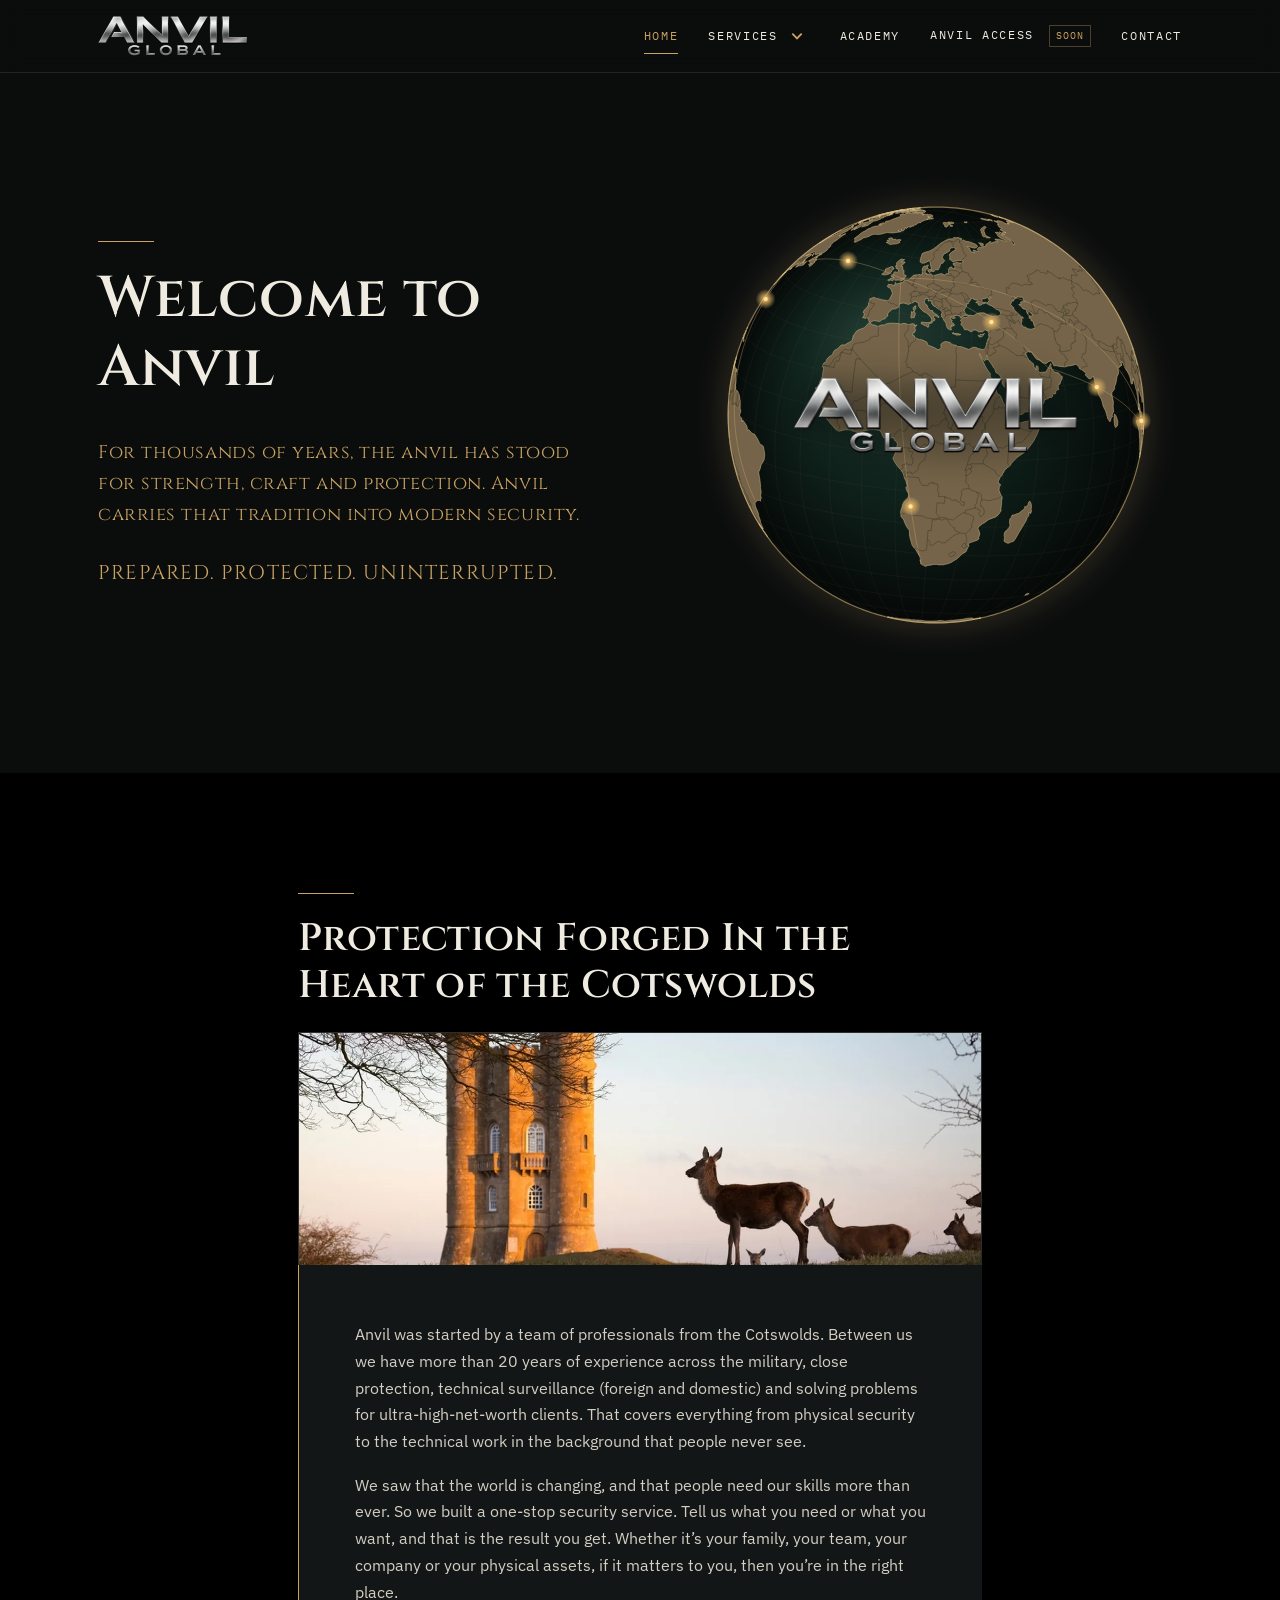
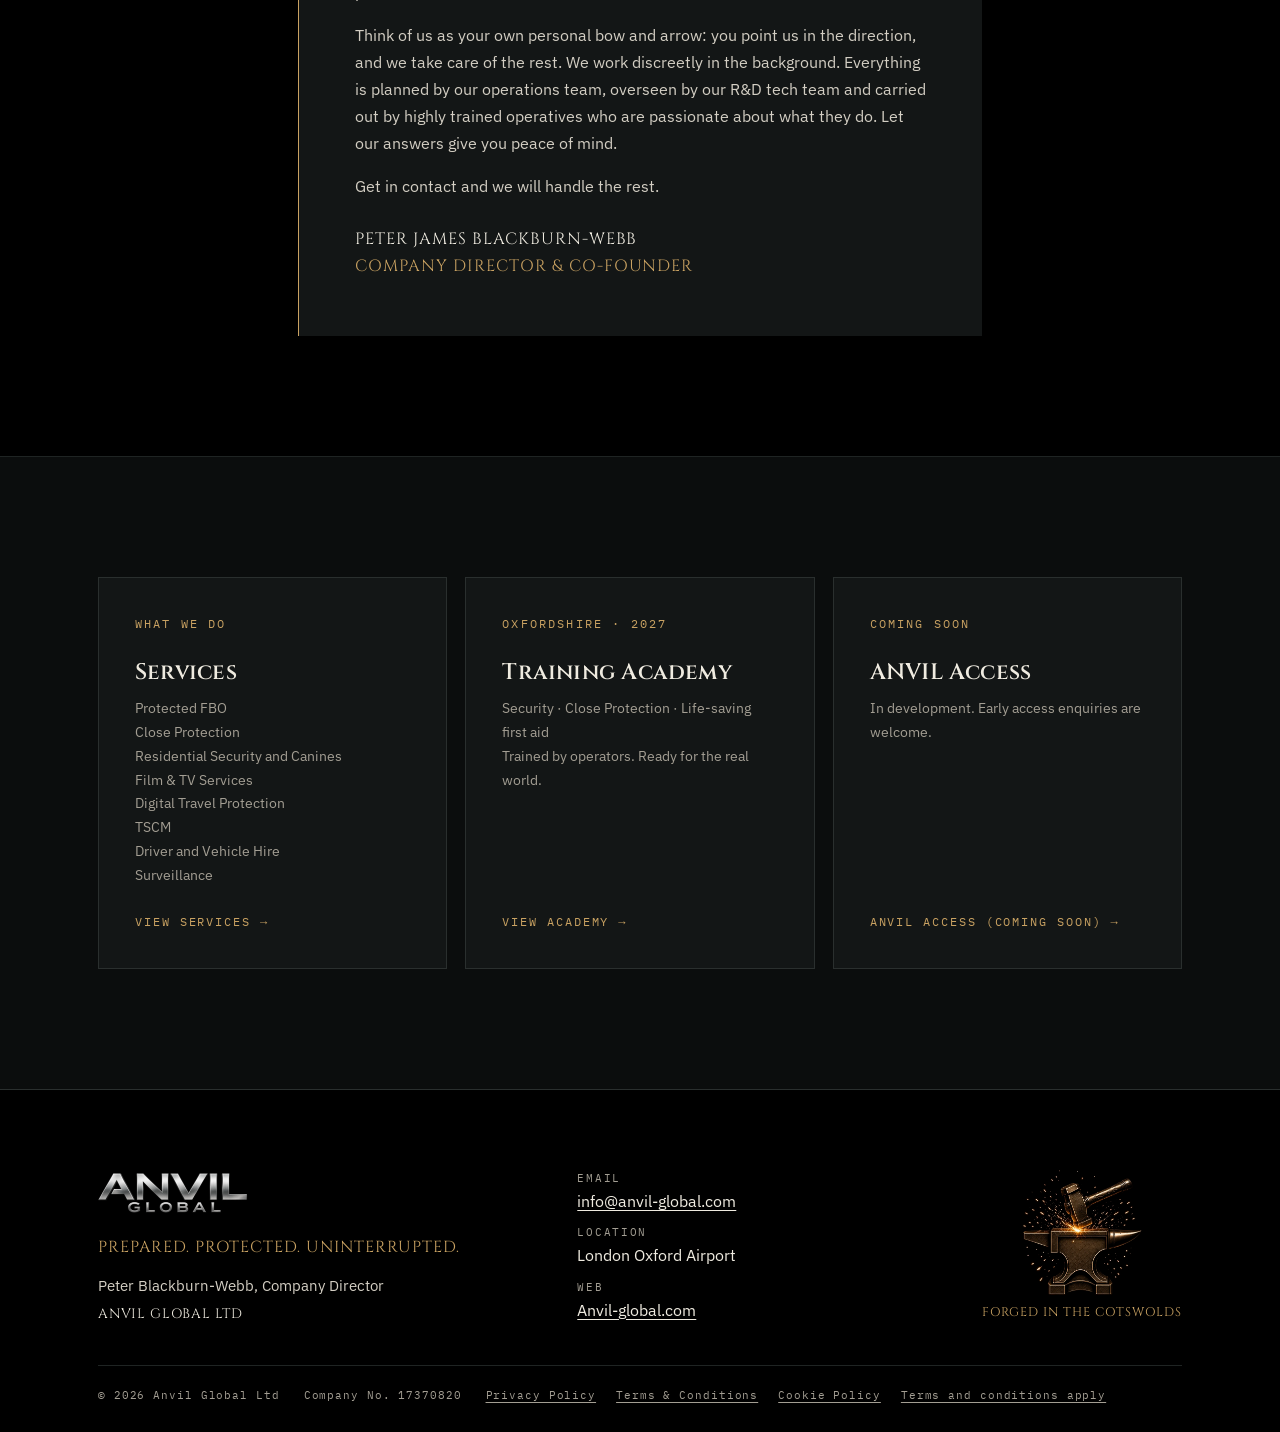
==== commit 2b77d206: "Restore the two-column homepage hero with a centred globe wordmark Put the welcome copy back on the " ====
--- a/index.html
+++ b/index.html
@@ -61,25 +61,23 @@
   </div>
 </header>
 <main id="main">
-  <section class="hero-stage" aria-label="Anvil Global">
-    <div class="home-globe" aria-hidden="true">
-      <img class="home-globe-fallback" src="/assets/img/pack-globe.webp" alt="" width="739" height="1110">
-      <canvas id="globe" width="800" height="800"></canvas>
-    </div>
-    <p class="globe-wordmark">
-      <img src="/assets/img/pack-wordmark.webp" alt="Anvil Global" width="1200" height="366" fetchpriority="high">
-    </p>
-    <a class="hero-scroll" href="#welcome" aria-label="Scroll to welcome">
-      <span class="hero-scroll-label" aria-hidden="true">Scroll</span>
-      <svg class="hero-scroll-icon" viewBox="0 0 16 16" fill="none" stroke="currentColor" stroke-width="1.6" aria-hidden="true"><path d="m3 6 5 5 5-5"/></svg>
-    </a>
-  </section>
-  <section class="hero-intro-block" id="welcome" aria-labelledby="welcome-title">
-    <div class="wrap">
-      <span class="rule rule-center" aria-hidden="true"></span>
-      <h1 id="welcome-title">Welcome to Anvil</h1>
-      <p class="hero-lead">For thousands of years, the anvil has stood for strength, craft and protection. Anvil carries that tradition into modern security.</p>
-      <p class="strap">Prepared. Protected. Uninterrupted.</p>
+  <section class="hero" aria-labelledby="welcome-title">
+    <div class="wrap hero-inner">
+      <div class="hero-copy">
+        <span class="rule" aria-hidden="true"></span>
+        <h1 id="welcome-title">Welcome to Anvil</h1>
+        <p class="hero-lead">For thousands of years, the anvil has stood for strength, craft and protection. Anvil carries that tradition into modern security.</p>
+        <p class="strap">Prepared. Protected. Uninterrupted.</p>
+      </div>
+      <div class="home-globe-wrap">
+        <div class="home-globe" aria-hidden="true">
+          <img class="home-globe-fallback" src="/assets/img/pack-globe.webp" alt="" width="739" height="1110">
+          <canvas id="globe" width="800" height="800"></canvas>
+        </div>
+        <p class="globe-wordmark">
+          <img src="/assets/img/pack-wordmark.webp" alt="Anvil Global" width="1200" height="366" fetchpriority="high">
+        </p>
+      </div>
     </div>
   </section>
 
--- a/assets/site.css
+++ b/assets/site.css
@@ -218,36 +218,55 @@
 .draft-notice strong { color: var(--gold); text-transform: uppercase; letter-spacing: 0.14em; }
 
 /* ---------- Home ---------- */
-/* Full-viewport globe hero, pulled up under the sticky header.
-   --globe-cy / --globe-r are set by anvil-globe.js so the wordmark and glow
-   stay on the sphere after it is sized to clear the nav. */
-.hero-stage {
+/* Two-column hero (welcome copy left, spinning globe right), as in 0a25b79,
+   with the pack wordmark centred on the globe and no service/academy buttons. */
+.hero {
   position: relative;
-  margin-top: calc(-1 * var(--header-h));
-  height: 100vh;
-  height: 100svh;
-  height: 100dvh;
   overflow: hidden;
-  background: radial-gradient(ellipse at 50% 42%, #15221c 0%, #0c100f 46%, #080a0a 78%);
-  --globe-cy: 54%;
-  --globe-r: 40vmin;
-}
+  padding: clamp(40px, 8vw, 96px) 0 clamp(56px, 9vw, 112px);
+}
+.hero-inner {
+  display: grid;
+  gap: clamp(28px, 5vw, 48px);
+  align-items: center;
+}
+@media (min-width: 900px) {
+  .hero { min-height: 640px; }
+  .hero-inner { grid-template-columns: minmax(0, 1.05fr) minmax(280px, 0.95fr); }
+}
+.hero-copy h1 { max-width: 14ch; }
+.hero-lead {
+  max-width: 46ch;
+  color: var(--gold);
+  font-family: var(--serif);
+  font-size: clamp(1rem, 2vw, 1.15rem);
+  letter-spacing: 0.03em;
+  line-height: 1.7;
+}
+.hero-copy .strap { margin: 1.6rem 0 0; }
+
+.home-globe-wrap {
+  position: relative;
+  width: min(78vw, 360px);
+  margin: 0 auto;
+}
+@media (min-width: 900px) {
+  .home-globe-wrap { width: 100%; max-width: 640px; margin: 0 0 0 auto; }
+}
+@media (max-width: 899px) {
+  .home-globe-wrap { order: -1; }
+}
+
 .home-globe {
-  position: absolute;
-  inset: 0;
+  position: relative;
   width: 100%;
-  height: 100%;
-  margin: 0;
+  aspect-ratio: 1;
   pointer-events: none;
 }
 .home-globe::before {
   content: "";
   position: absolute;
-  left: 50%;
-  top: var(--globe-cy);
-  width: calc(var(--globe-r) * 2.2);
-  height: calc(var(--globe-r) * 2.2);
-  transform: translate(-50%, -50%);
+  inset: 8%;
   border-radius: 50%;
   background: radial-gradient(circle, rgba(177, 142, 83, 0.28) 0%, rgba(106, 99, 58, 0.1) 36%, transparent 70%);
   filter: blur(12px);
@@ -264,14 +283,15 @@
 }
 .home-globe-fallback[hidden] { display: none; }
 
-/* Wordmark sits over the lower-middle of the sphere. */
+/* Wordmark sits over the centre of the globe, not the lower-middle. */
 .globe-wordmark {
   position: absolute;
   left: 50%;
-  top: calc(var(--globe-cy) + var(--globe-r) * 0.18);
+  top: 50%;
   z-index: 1;
   margin: 0;
-  width: clamp(230px, 36vw, 430px);
+  width: 58%;
+  max-width: 340px;
   transform: translate(-50%, -50%);
   pointer-events: none;
   text-align: center;
@@ -280,63 +300,6 @@
   width: 100%;
   height: auto;
   filter: drop-shadow(0 2px 18px rgba(6, 10, 8, 0.75));
-}
-@media (max-width: 640px) {
-  .globe-wordmark { width: min(78vw, 320px); }
-}
-
-/* Welcome copy sits directly under the globe hero. */
-.hero-intro-block {
-  text-align: center;
-  padding: clamp(48px, 8vw, 96px) 0 clamp(56px, 9vw, 112px);
-}
-.hero-intro-block h1 { max-width: 14ch; margin-left: auto; margin-right: auto; }
-.hero-lead {
-  max-width: 46ch;
-  margin-left: auto;
-  margin-right: auto;
-  color: var(--gold);
-  font-family: var(--serif);
-  font-size: clamp(1rem, 2vw, 1.15rem);
-  letter-spacing: 0.03em;
-  line-height: 1.7;
-}
-.hero-intro-block .strap { margin: 1.6rem auto 0; }
-
-/* Mobile: shorten the hero so the welcome heading peeks, and add a scroll cue. */
-.hero-scroll { display: none; }
-@media (max-width: 899px) {
-  .hero-stage {
-    height: auto;
-    min-height: calc(100vh - 9rem);
-    min-height: calc(100svh - 9rem);
-    min-height: calc(100dvh - 9rem);
-  }
-  .hero-intro-block { padding-top: 1.25rem; }
-  .hero-scroll {
-    display: inline-flex;
-    flex-direction: column;
-    align-items: center;
-    gap: 0.15rem;
-    position: absolute;
-    left: 50%;
-    bottom: 0.85rem;
-    z-index: 2;
-    transform: translateX(-50%);
-    color: var(--gold);
-    text-decoration: none;
-    font-family: var(--mono);
-    font-size: 0.68rem;
-    letter-spacing: 0.18em;
-    text-transform: uppercase;
-  }
-  .hero-scroll:hover, .hero-scroll:focus-visible { color: var(--ivory); }
-  .hero-scroll-icon { width: 16px; height: 16px; display: block; }
-  .hero-scroll-icon { animation: hero-scroll-nudge 2.2s ease-in-out infinite; }
-}
-@keyframes hero-scroll-nudge {
-  0%, 100% { transform: translateY(0); }
-  50% { transform: translateY(5px); }
 }
 
 /* Academy decorative globe (static pack image) — unchanged from the welcome-pack build */
